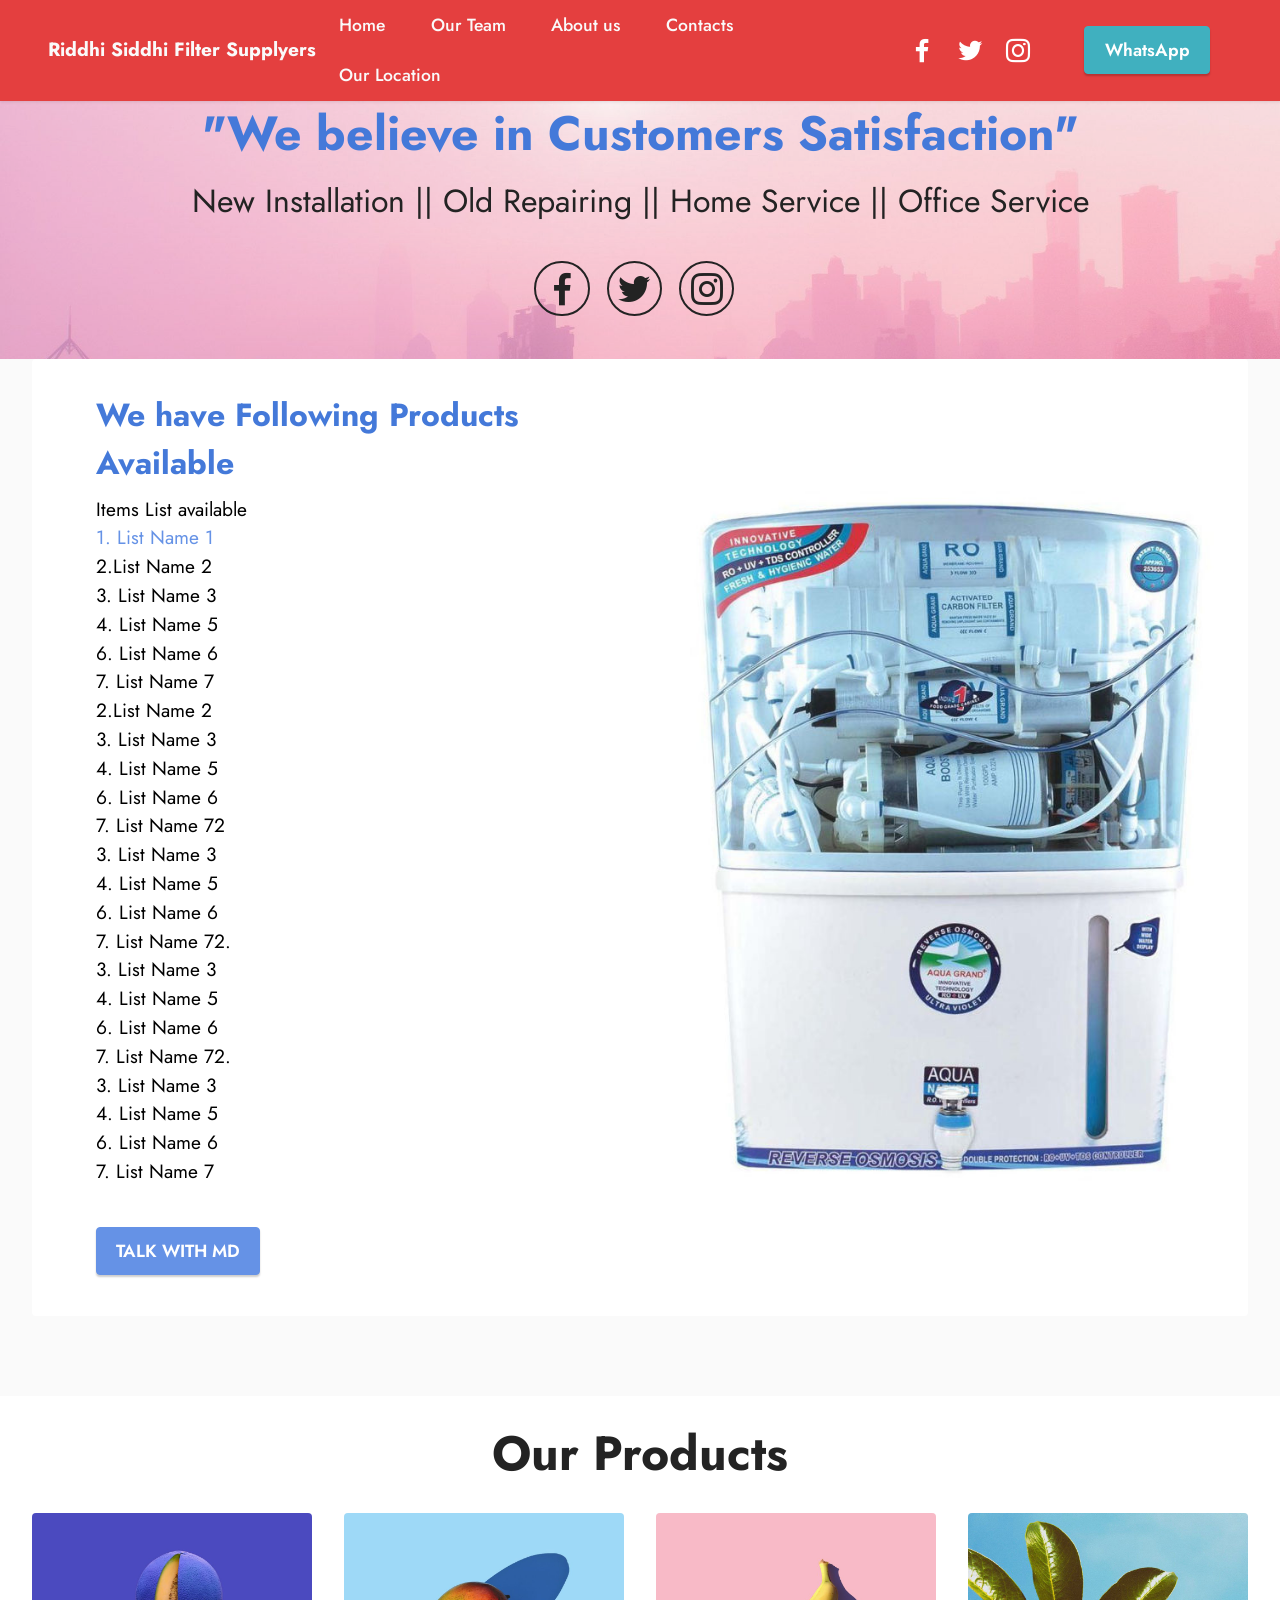
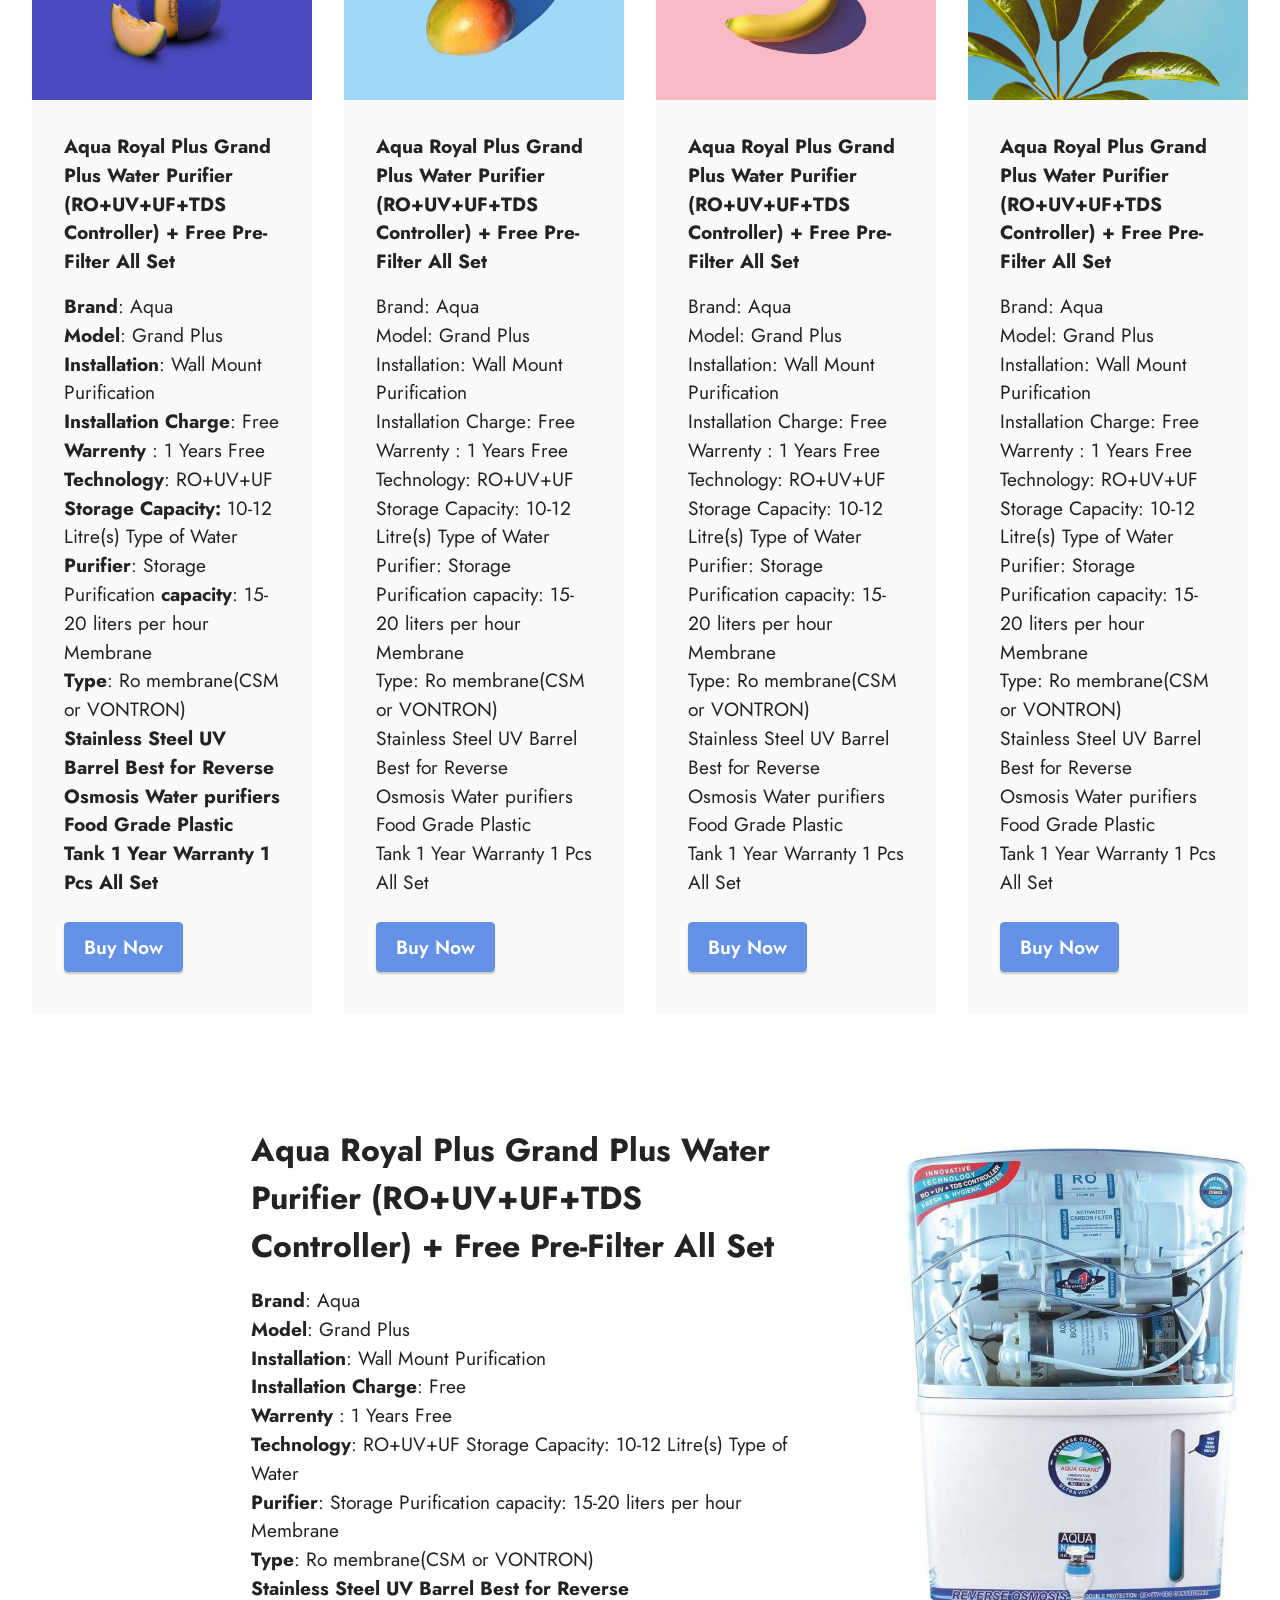
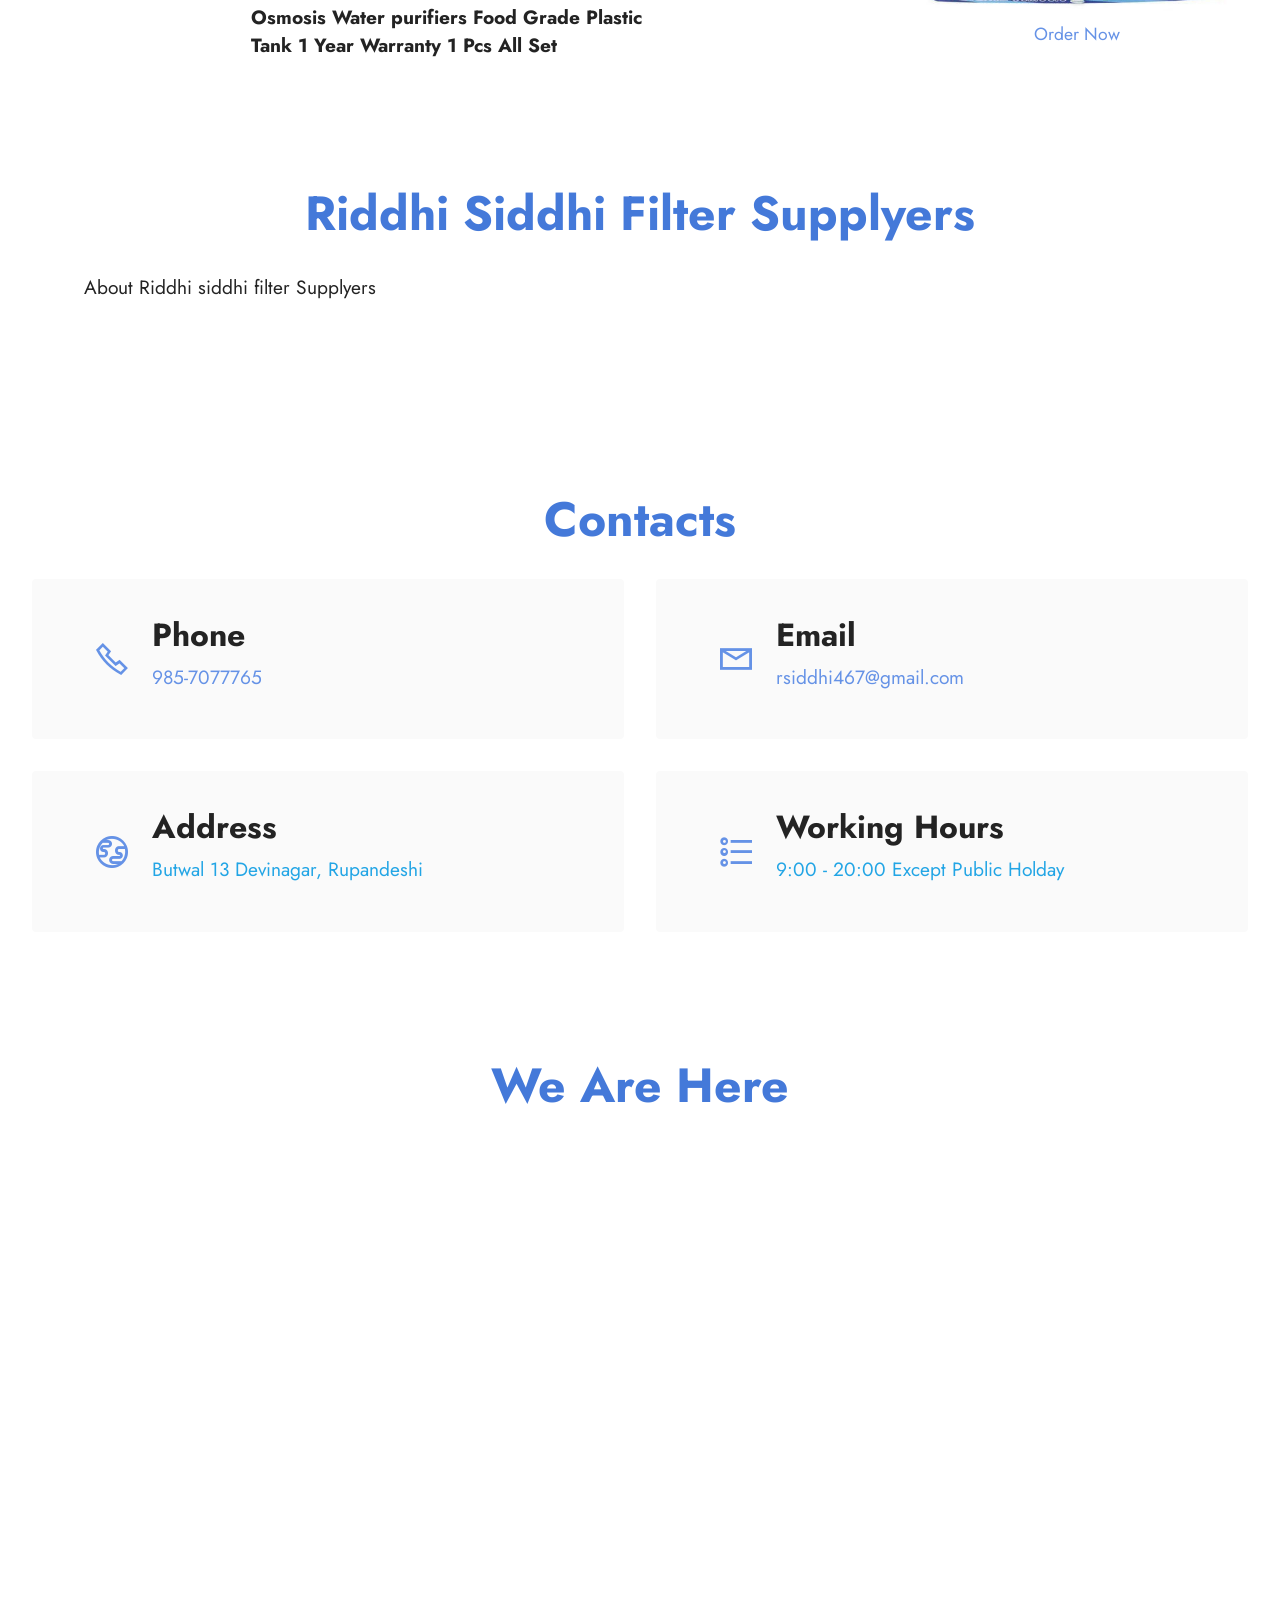
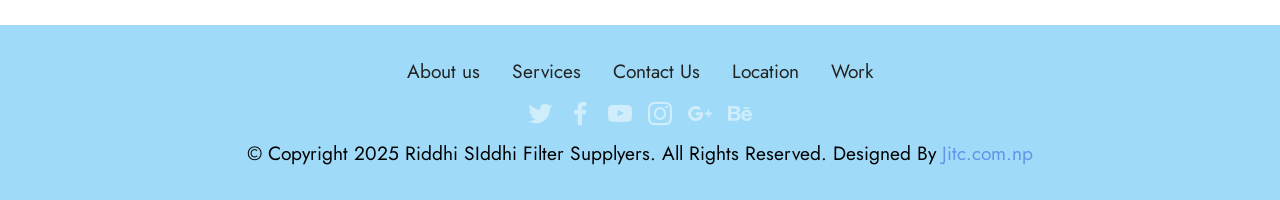
==== index.html @ dea18624 "initi" ====
<!DOCTYPE html>
<html  >
<head>
  <!-- Site made with Mobirise Website Builder v5.0.29, https://mobirise.com -->
  <meta charset="UTF-8">
  <meta http-equiv="X-UA-Compatible" content="IE=edge">
  <meta name="generator" content="Mobirise v5.0.29, mobirise.com">
  <meta name="twitter:card" content="summary_large_image"/>
  <meta name="twitter:image:src" content="assets/images/index-meta.jpg">
  <meta property="og:image" content="assets/images/index-meta.jpg">
  <meta name="twitter:title" content="Riddhi Siddhi Filter Supplyers">
  <meta name="viewport" content="width=device-width, initial-scale=1, minimum-scale=1">
  <link rel="shortcut icon" href="assets/images/anytime-logo-440x440.png" type="image/x-icon">
  <meta name="description" content="Riddhi Siddhi Filter Supplyers is a Filter Supplyer in Butwal, Rupandehi.">
  
  
  <title>Riddhi Siddhi Filter Supplyers</title>
  <link rel="stylesheet" href="assets/web/assets/mobirise-icons2/mobirise2.css">
  <link rel="stylesheet" href="assets/tether/tether.min.css">
  <link rel="stylesheet" href="assets/bootstrap/css/bootstrap.min.css">
  <link rel="stylesheet" href="assets/bootstrap/css/bootstrap-grid.min.css">
  <link rel="stylesheet" href="assets/bootstrap/css/bootstrap-reboot.min.css">
  <link rel="stylesheet" href="assets/dropdown/css/style.css">
  <link rel="stylesheet" href="assets/socicon/css/styles.css">
  <link rel="stylesheet" href="assets/theme/css/style.css">
  <link rel="preload" as="style" href="assets/mobirise/css/mbr-additional.css"><link rel="stylesheet" href="assets/mobirise/css/mbr-additional.css" type="text/css">
  
  
  
  
</head>
<body>
  
  <section class="menu menu2 cid-uyBwUB0J76" once="menu" id="menu2-0">
    
    <nav class="navbar navbar-dropdown navbar-fixed-top navbar-expand-lg">
        <div class="container-fluid">
            <div class="navbar-brand">
                
                <span class="navbar-caption-wrap"><a class="navbar-caption text-white display-7" href="index.html">Riddhi Siddhi Filter Supplyers</a></span>
            </div>
            <button class="navbar-toggler" type="button" data-toggle="collapse" data-target="#navbarSupportedContent" aria-controls="navbarNavAltMarkup" aria-expanded="false" aria-label="Toggle navigation">
                <div class="hamburger">
                    <span></span>
                    <span></span>
                    <span></span>
                    <span></span>
                </div>
            </button>
            <div class="collapse navbar-collapse" id="navbarSupportedContent">
                <ul class="navbar-nav nav-dropdown" data-app-modern-menu="true"><li class="nav-item"><a class="nav-link link text-white display-4" href="#">
                            Home</a></li><li class="nav-item"><a class="nav-link link text-white display-4" href="index.html#team1-8">Our Team</a></li><li class="nav-item"><a class="nav-link link text-white display-4" href="index.html#content4-d">
                            About us</a></li><li class="nav-item"><a class="nav-link link text-white display-4" href="index.html#contacts2-c">Contacts</a>
                    </li><li class="nav-item"><a class="nav-link link text-white display-4" href="index.html#map1-2">Our Location</a></li></ul>
                <div class="icons-menu">
                    <a class="iconfont-wrapper" href="https://mobiri.se" target="_blank">
                        <span class="p-2 mbr-iconfont socicon-facebook socicon"></span>
                    </a>
                    <a class="iconfont-wrapper" href="https://mobiri.se" target="_blank">
                        <span class="p-2 mbr-iconfont socicon-twitter socicon"></span>
                    </a>
                    <a class="iconfont-wrapper" href="https://mobiri.se" target="_blank">
                        <span class="p-2 mbr-iconfont socicon-instagram socicon"></span>
                    </a>
                    
                </div>
                <div class="navbar-buttons mbr-section-btn"><a class="btn btn-success display-4" href="https://wa.me/9857077765">
                        WhatsApp</a></div>
            </div>
        </div>
    </nav>
</section>

<section class="engine"><a href="https://mobirise.info/p">site templates free download</a></section><section class="header13 cid-uyBBu2KTAj" id="header13-9">

    

    <div class="mbr-overlay" style="opacity: 0.2; background-color: rgb(255, 255, 255);"></div>

    <div class="align-center container-fluid">
        <div class="row justify-content-center">
            <div class="col-12 col-lg-10">
                <h1 class="mbr-section-title mbr-fonts-style mb-3 display-2"><strong>"We believe in Customers Satisfaction"</strong></h1>
                
                <p class="mbr-text mbr-fonts-style mb-3 display-5">New Installation || Old Repairing || Home Service || Office Service</p>
                
                <div class="social-row display-7 mt-5">
                    <div class="soc-item">
                        <a href="https://www.facebook.com/RiddhiSiddhiFilter/" target="_blank">
                            <span class="mbr-iconfont socicon-facebook socicon"></span>
                        </a>
                    </div>
                    <div class="soc-item">
                        <a href="https://twitter.com/anytimeprinting" target="_blank">
                            <span class="mbr-iconfont socicon-twitter socicon"></span>
                        </a>
                    </div>
                    <div class="soc-item">
                        <a href="https://www.instagram.com/RiddhiSiddhiFilter/" target="_blank">
                            <span class="mbr-iconfont socicon-instagram socicon"></span>
                        </a>
                    </div>
                    
                    
                </div>
            </div>
        </div>
    </div>
</section>

<section class="features6 cid-uyBBxjk8np" id="features7-a">
    <!---->
    

    
    <div class="container-fluid">
        <div class="card-wrapper">
            <div class="row align-items-center flex-row-reverse">
                <div class="col-12 col-lg-6">
                    <div class="image-wrapper">
                        <img src="assets/images/aqua-grand-plus-15-lph-sdl002494278-1-87f65-696x815.jpg" alt="Products Lists">
                    </div>
                </div>
                <div class="col-12 col-lg">
                    <div class="text-box">
                        <h5 class="mbr-title mbr-fonts-style display-5"><strong>We have Following Products Available</strong></h5>
                        <p class="mbr-text mbr-fonts-style display-7">Items List available&nbsp;<br><a href="index.html#image2-11" class="text-primary">1. List Name 1</a><br>2.List Name 2<br>3.&nbsp;List Name 3<br>4.&nbsp;List Name 5<br>6. List Name 6<br>7. List Name 7<br>2.List Name 2
<br>3. List Name 3
<br>4. List Name 5
<br>6. List Name 6
<br>7. List Name 72<br>3. List Name 3
<br>4. List Name 5
<br>6. List Name 6
<br>7. List Name 72.<br>3. List Name 3
<br>4. List Name 5
<br>6. List Name 6
<br>7. List Name 72.<br>3. List Name 3
<br>4. List Name 5
<br>6. List Name 6
<br>7. List Name 7<br></p>
                        
                        <div class="mbr-section-btn pt-3"><a href="tel:985-7077765" class="btn btn-primary display-4">TALK WITH MD</a></div>
                    </div>
                </div>
            </div>
        </div>
    </div>
</section>

<section class="gallery3 cid-uz04Y1eRRR" id="gallery3-13">
    
    
    <div class="container-fluid">
        <div class="mbr-section-head">
            <h4 class="mbr-section-title mbr-fonts-style align-center mb-0 display-2">
                <strong>Our Products</strong></h4>
            
        </div>
        <div class="row mt-4">
            <div class="item features-image сol-12 col-md-6 col-lg-3">
                <div class="item-wrapper">
                    <div class="item-img">
                        <img src="assets/images/features1.jpg">
                    </div>
                    <div class="item-content">
                        <h5 class="item-title mbr-fonts-style display-7"><strong>Aqua Royal Plus Grand Plus Water Purifier (RO+UV+UF+TDS Controller) + Free Pre-Filter All Set</strong></h5>
                        
                        <p class="mbr-text mbr-fonts-style mt-3 display-7"><strong>Brand</strong>: Aqua 
<br><strong>Model</strong>: Grand Plus 
<br><strong>Installation</strong>: Wall Mount Purification 
<br><strong>Installation Charge</strong>: Free
<br><strong>Warrenty</strong> : 1 Years Free
<br><strong>Technology</strong>: RO+UV+UF <strong>Storage Capacity:</strong> 10-12 Litre(s) Type of Water 
<br><strong>Purifier</strong>: Storage Purification <strong>capacity</strong>: 15-20 liters per hour Membrane 
<br><strong>Type</strong>: Ro membrane(CSM or VONTRON) 
<br><strong>Stainless Steel UV Barrel Best for Reverse 
<br>Osmosis Water purifiers Food Grade Plastic 
<br>Tank 1 Year Warranty 1 Pcs All Set&nbsp;</strong><br></p>
                    </div>
                    <div class="mbr-section-btn item-footer mt-2"><a href="" class="btn btn-primary item-btn display-7" target="_blank">Buy Now</a></div>
                </div>
            </div>
            <div class="item features-image сol-12 col-md-6 col-lg-3">
                <div class="item-wrapper">
                    <div class="item-img">
                        <img src="assets/images/features2.jpg">
                    </div>
                    <div class="item-content">
                        <h5 class="item-title mbr-fonts-style display-7"><strong>Aqua Royal Plus Grand Plus Water Purifier (RO+UV+UF+TDS Controller) + Free Pre-Filter All Set</strong></h5>
                        
                        <p class="mbr-text mbr-fonts-style mt-3 display-7">Brand: Aqua 
<br>Model: Grand Plus 
<br>Installation: Wall Mount Purification 
<br>Installation Charge: Free 
<br>Warrenty : 1 Years Free 
<br>Technology: RO+UV+UF Storage Capacity: 10-12 Litre(s) Type of Water 
<br>Purifier: Storage Purification capacity: 15-20 liters per hour Membrane 
<br>Type: Ro membrane(CSM or VONTRON) 
<br>Stainless Steel UV Barrel Best for Reverse 
<br>Osmosis Water purifiers Food Grade Plastic 
<br>Tank 1 Year Warranty 1 Pcs All Set&nbsp;<br></p>
                    </div>
                    <div class="mbr-section-btn item-footer mt-2"><a href="" class="btn btn-primary item-btn display-7" target="_blank">Buy Now</a></div>
                </div>
            </div>
            <div class="item features-image сol-12 col-md-6 col-lg-3">
                <div class="item-wrapper">
                    <div class="item-img">
                        <img src="assets/images/features3.jpg">
                    </div>
                    <div class="item-content">
                        <h5 class="item-title mbr-fonts-style display-7"><strong>Aqua Royal Plus Grand Plus Water Purifier (RO+UV+UF+TDS Controller) + Free Pre-Filter All Set</strong></h5>
                        
                        <p class="mbr-text mbr-fonts-style mt-3 display-7">Brand: Aqua 
<br>Model: Grand Plus 
<br>Installation: Wall Mount Purification 
<br>Installation Charge: Free
<br>Warrenty : 1 Years Free
<br>Technology: RO+UV+UF Storage Capacity: 10-12 Litre(s) Type of Water 
<br>Purifier: Storage Purification capacity: 15-20 liters per hour Membrane 
<br>Type: Ro membrane(CSM or VONTRON) 
<br>Stainless Steel UV Barrel Best for Reverse 
<br>Osmosis Water purifiers Food Grade Plastic 
<br>Tank 1 Year Warranty 1 Pcs All Set&nbsp;<br></p>
                    </div>
                    <div class="mbr-section-btn item-footer mt-2"><a href="" class="btn btn-primary item-btn display-7" target="_blank">Buy Now</a></div>
                </div>
            </div>
            <div class="item features-image сol-12 col-md-6 col-lg-3">
                <div class="item-wrapper">
                    <div class="item-img">
                        <img src="assets/images/features4.jpg" alt="" title="">
                    </div>
                    <div class="item-content">
                        <h5 class="item-title mbr-fonts-style display-7"><strong>Aqua Royal Plus Grand Plus Water Purifier (RO+UV+UF+TDS Controller) + Free Pre-Filter All Set</strong></h5>
                        
                        <p class="mbr-text mbr-fonts-style mt-3 display-7">Brand: Aqua 
<br>Model: Grand Plus 
<br>Installation: Wall Mount Purification 
<br>Installation Charge: Free
<br>Warrenty : 1 Years Free
<br>Technology: RO+UV+UF Storage Capacity: 10-12 Litre(s) Type of Water 
<br>Purifier: Storage Purification capacity: 15-20 liters per hour Membrane 
<br>Type: Ro membrane(CSM or VONTRON) 
<br>Stainless Steel UV Barrel Best for Reverse 
<br>Osmosis Water purifiers Food Grade Plastic 
<br>Tank 1 Year Warranty 1 Pcs All Set&nbsp;<br></p>
                    </div>
                    <div class="mbr-section-btn item-footer mt-2"><a href="" class="btn btn-primary item-btn display-7" target="_blank">Buy Now</a></div>
                </div>
            </div>
        </div>
    </div>
</section>

<section class="image2 cid-uyZZfPqDn8" id="image2-11">
    

    

    <div>
        <div class="row align-items-center">
            <div class="col-12 col-lg-4">
                <div class="image-wrapper">
                    <img src="assets/images/aqua-grand-plus-15-lph-sdl002494278-1-87f65-696x815.jpg" alt="Aqua Royal Plus Grand Plus Water Purifier (RO+UV+UF+TDS Controller) + Free Pre-Filter All Set">
                    <p class="mbr-description mbr-fonts-style mt-2 align-center display-4">
                        <a href="https://wa.me/9857077765" class="text-primary">Order Now</a></p>
                </div>
            </div>
            <div class="col-12 col-lg-6">
                <div class="text-wrapper">
                    <h3 class="mbr-section-title mbr-fonts-style mb-3 display-5"><strong>Aqua Royal Plus Grand Plus Water Purifier (RO+UV+UF+TDS Controller) + Free Pre-Filter All Set</strong></h3>
                    <p class="mbr-text mbr-fonts-style display-7"><strong>Brand</strong>: Aqua
<br><strong>Model</strong>: Grand Plus
<br><strong>Installation</strong>: Wall Mount Purification
<br><strong>Installation Charge</strong>: Free<br><strong>Warrenty</strong> : 1 Years Free<br><strong>Technology</strong>: RO+UV+UF Storage Capacity: 10-12 Litre(s) Type of Water
<br><strong>Purifier</strong>: Storage Purification capacity: 15-20 liters per hour Membrane
<br><strong>Type</strong>: Ro membrane(CSM or VONTRON)
<br><strong>Stainless Steel UV Barrel Best for Reverse
<br>Osmosis Water purifiers Food Grade Plastic
<br>Tank 1 Year Warranty 1 Pcs All Set&nbsp;</strong><br></p>
                </div>
            </div>
        </div>
    </div>
</section>

<section class="content4 cid-uyBG6HsrLM" id="content4-d">
    
    <div class="container-fluid">
        <div class="row justify-content-center">
            <div class="title col-md-12 col-lg-11">
                <h3 class="mbr-section-title mbr-fonts-style align-center mb-4 display-2"><strong>Riddhi Siddhi Filter Supplyers</strong></h3>
                <h4 class="mbr-section-subtitle align-center mbr-fonts-style mb-4 display-7">About Riddhi siddhi filter Supplyers</h4>
                
            </div>
        </div>
    </div>
</section>

<section class="contacts2 cid-uyBDVhN54o" id="contacts2-c">
    <!---->
    
    
    <div class="container-fluid">
        <div class="mbr-section-head">
            <h3 class="mbr-section-title mbr-fonts-style align-center mb-0 display-2">
                <strong>Contacts</strong>
            </h3>
            
        </div>
        <div class="row justify-content-center mt-4">
            <div class="card col-12 col-md-6">
                <div class="card-wrapper">
                    <div class="image-wrapper">
                        <span class="mbr-iconfont mobi-mbri-phone mobi-mbri"></span>
                    </div>
                    <div class="text-wrapper">
                        <h6 class="card-title mbr-fonts-style mb-1 display-5">
                            <strong>Phone</strong>
                        </h6>
                        <p class="mbr-text mbr-fonts-style display-7"><a href="tel:985-7077765" class="text-primary">985-7077765
&nbsp;&nbsp;</a></p>
                    </div>
                </div>
            </div>
            <div class="card col-12 col-md-6">
                <div class="card-wrapper">
                    <div class="image-wrapper">
                        <span class="mbr-iconfont mobi-mbri-letter mobi-mbri"></span>
                    </div>
                    <div class="text-wrapper">
                        <h6 class="card-title mbr-fonts-style mb-1 display-5">
                            <strong>Email</strong>
                        </h6>
                        <p class="mbr-text mbr-fonts-style display-7"><a href="mailto:rsiddhi467@gmail.com" class="text-primary">rsiddhi467@gmail.com&nbsp;</a><br></p>
                    </div>
                </div>
            </div>
            <div class="card col-12 col-md-6">
                <div class="card-wrapper">
                    <div class="image-wrapper">
                        <span class="mbr-iconfont mobi-mbri-globe mobi-mbri"></span>
                    </div>
                    <div class="text-wrapper">
                        <h6 class="card-title mbr-fonts-style mb-1 display-5">
                            <strong>Address</strong>
                        </h6>
                        <p class="mbr-text mbr-fonts-style display-7">Butwal 13 Devinagar, Rupandeshi</p>
                    </div>
                </div>
            </div>
            <div class="card col-12 col-md-6">
                <div class="card-wrapper">
                    <div class="image-wrapper">
                        <span class="mbr-iconfont mobi-mbri-bulleted-list mobi-mbri"></span>
                    </div>
                    <div class="text-wrapper">
                        <h6 class="card-title mbr-fonts-style mb-1 display-5">
                            <strong>Working Hours</strong>
                        </h6>
                        <p class="mbr-text mbr-fonts-style display-7">
                            9:00 - 20:00 Except Public Holday</p>
                    </div>
                </div>
            </div>
        </div>
    </div>
</section>

<section class="map1 cid-uyBx7wb90w" id="map1-2">
    
    <div>
        <div class="mbr-section-head mb-4">
            <h3 class="mbr-section-title mbr-fonts-style align-center mb-0 display-2">
                <strong>We Are Here</strong></h3>
            
        </div>
        <div class="google-map"><iframe frameborder="0" style="border:0" src="https://www.google.com/maps/embed?pb=!1m18!1m12!1m3!1d3238.680954642001!2d83.45820860000002!3d27.683103200000012!2m3!1f0!2f0!3f0!3m2!1i1024!2i768!4f13.1!3m3!1m2!1s0x399687ce29050655%3A0xc228b2a389c3c9c1!2sRiddhi%20Siddhi%20Filter%20Suppliers%20(Butwal%20Ro%20Water%20Purifier)!5e1!3m2!1sen!2snp!4v1736069969661!5m2!1sen!2snp" allowfullscreen=""></iframe></div>
    </div>
</section>

<section class="footer3 cid-uyBxdIgLuF" once="footers" id="footer3-3">

    

    

    <div class="container-fluid">
        <div class="media-container-row align-center mbr-white">
            <div class="row row-links">
                <ul class="foot-menu">
                    
                    
                    
                    
                    
                <li class="foot-menu-item mbr-fonts-style display-7">
                        <a class="text-black" href="#" target="_blank">About us</a>
                    </li><li class="foot-menu-item mbr-fonts-style display-7">
                        <a class="text-black" href="#" target="_blank">Services</a>
                    </li><li class="foot-menu-item mbr-fonts-style display-7">
                        <a class="text-black" href="index.html#contacts2-c" target="_blank">Contact Us</a>
                    </li><li class="foot-menu-item mbr-fonts-style display-7"><a href="https://maps.app.goo.gl/YuZnd5kgGvTCNWUu9" class="text-black">Location</a></li><li class="foot-menu-item mbr-fonts-style display-7">
                        <a class="text-black" href="#" target="_blank">Work</a>
                    </li></ul>
            </div>
            <div class="row social-row">
                <div class="social-list align-right pb-2">
                    
                    
                    
                    
                    
                    
                <div class="soc-item">
                        <a href="https://x.com/anytimeprinting" target="_blank">
                            <span class="mbr-iconfont mbr-iconfont-social socicon-twitter socicon"></span>
                        </a>
                    </div><div class="soc-item">
                        <a href="https://www.facebook.com/RiddhiSiddhiFilter/" target="_blank">
                            <span class="mbr-iconfont mbr-iconfont-social socicon-facebook socicon"></span>
                        </a>
                    </div><div class="soc-item">
                        <a href="https://www.youtube.com/RiddhiSiddhiFilter/" target="_blank">
                            <span class="mbr-iconfont mbr-iconfont-social socicon-youtube socicon"></span>
                        </a>
                    </div><div class="soc-item">
                        <a href="https://instagram.com/anytimeprinting" target="_blank">
                            <span class="mbr-iconfont mbr-iconfont-social socicon-instagram socicon"></span>
                        </a>
                    </div><div class="soc-item">
                        <a href="#" target="_blank">
                            <span class="mbr-iconfont mbr-iconfont-social socicon-googleplus socicon" style="font-size: 24px;"></span>
                        </a>
                    </div><div class="soc-item">
                        <a href="#" target="_blank">
                            <span class="mbr-iconfont mbr-iconfont-social socicon-behance socicon"></span>
                        </a>
                    </div></div>
            </div>
            <div class="row row-copirayt">
                <p class="mbr-text mb-0 mbr-fonts-style mbr-white align-center display-7">
                    © Copyright 2025 Riddhi SIddhi Filter Supplyers. All Rights Reserved. Designed By <a href="https://jitc.com.np/" class="text-primary" target="_blank">Jitc.com.np</a></p>
            </div>
        </div>
    </div>
</section>


  <script src="assets/web/assets/jquery/jquery.min.js"></script>
  <script src="assets/popper/popper.min.js"></script>
  <script src="assets/tether/tether.min.js"></script>
  <script src="assets/bootstrap/js/bootstrap.min.js"></script>
  <script src="assets/smoothscroll/smooth-scroll.js"></script>
  <script src="assets/dropdown/js/nav-dropdown.js"></script>
  <script src="assets/dropdown/js/navbar-dropdown.js"></script>
  <script src="assets/touchswipe/jquery.touch-swipe.min.js"></script>
  <script src="assets/ytplayer/jquery.mb.ytplayer.min.js"></script>
  <script src="assets/vimeoplayer/jquery.mb.vimeo_player.js"></script>
  <script src="assets/theme/js/script.js"></script>
  
  
  
</body>
</html>
---- assets/web/assets/mobirise-icons2/mobirise2.css ----
@font-face {
  font-family: 'Moririse2';
  font-display: swap;
  src:  url('mobirise2.eot?f2bix4');
  src:  url('mobirise2.eot?f2bix4#iefix') format('embedded-opentype'),
    url('mobirise2.ttf?f2bix4') format('truetype'),
    url('mobirise2.woff?f2bix4') format('woff'),
    url('mobirise2.svg?f2bix4#mobirise2') format('svg');
  font-weight: normal;
  font-style: normal;
}

[class^="mobi-"], [class*=" mobi-"] {
  /* use !important to prevent issues with browser extensions that change fonts */
  font-family: 'Moririse2' !important;
  speak: none;
  font-style: normal;
  font-weight: normal;
  font-variant: normal;
  text-transform: none;
  line-height: 1;

  /* Better Font Rendering =========== */
  -webkit-font-smoothing: antialiased;
  -moz-osx-font-smoothing: grayscale;
}

.mobi-mbri-add-submenu:before {
  content: "\e900";
}
.mobi-mbri-alert:before {
  content: "\e901";
}
.mobi-mbri-align-center:before {
  content: "\e902";
}
.mobi-mbri-align-justify:before {
  content: "\e903";
}
.mobi-mbri-align-left:before {
  content: "\e904";
}
.mobi-mbri-align-right:before {
  content: "\e905";
}
.mobi-mbri-android:before {
  content: "\e906";
}
.mobi-mbri-apple:before {
  content: "\e907";
}
.mobi-mbri-arrow-down:before {
  content: "\e908";
}
.mobi-mbri-arrow-next:before {
  content: "\e909";
}
.mobi-mbri-arrow-prev:before {
  content: "\e90a";
}
.mobi-mbri-arrow-up:before {
  content: "\e90b";
}
.mobi-mbri-bold:before {
  content: "\e90c";
}
.mobi-mbri-bookmark:before {
  content: "\e90d";
}
.mobi-mbri-bootstrap:before {
  content: "\e90e";
}
.mobi-mbri-briefcase:before {
  content: "\e90f";
}
.mobi-mbri-browse:before {
  content: "\e910";
}
.mobi-mbri-bulleted-list:before {
  content: "\e911";
}
.mobi-mbri-calendar:before {
  content: "\e912";
}
.mobi-mbri-camera:before {
  content: "\e913";
}
.mobi-mbri-cart-add:before {
  content: "\e914";
}
.mobi-mbri-cart-full:before {
  content: "\e915";
}
.mobi-mbri-cash:before {
  content: "\e916";
}
.mobi-mbri-change-style:before {
  content: "\e917";
}
.mobi-mbri-chat:before {
  content: "\e918";
}
.mobi-mbri-clock:before {
  content: "\e919";
}
.mobi-mbri-close:before {
  content: "\e91a";
}
.mobi-mbri-cloud:before {
  content: "\e91b";
}
.mobi-mbri-code:before {
  content: "\e91c";
}
.mobi-mbri-contact-form:before {
  content: "\e91d";
}
.mobi-mbri-credit-card:before {
  content: "\e91e";
}
.mobi-mbri-cursor-click:before {
  content: "\e91f";
}
.mobi-mbri-cust-feedback:before {
  content: "\e920";
}
.mobi-mbri-database:before {
  content: "\e921";
}
.mobi-mbri-delivery:before {
  content: "\e922";
}
.mobi-mbri-desktop:before {
  content: "\e923";
}
.mobi-mbri-devices:before {
  content: "\e924";
}
.mobi-mbri-down:before {
  content: "\e925";
}
.mobi-mbri-download-2:before {
  content: "\e926";
}
.mobi-mbri-download:before {
  content: "\e927";
}
.mobi-mbri-drag-n-drop-2:before {
  content: "\e928";
}
.mobi-mbri-drag-n-drop:before {
  content: "\e929";
}
.mobi-mbri-edit-2:before {
  content: "\e92a";
}
.mobi-mbri-edit:before {
  content: "\e92b";
}
.mobi-mbri-error:before {
  content: "\e92c";
}
.mobi-mbri-extension:before {
  content: "\e92d";
}
.mobi-mbri-features:before {
  content: "\e92e";
}
.mobi-mbri-file:before {
  content: "\e92f";
}
.mobi-mbri-flag:before {
  content: "\e930";
}
.mobi-mbri-folder:before {
  content: "\e931";
}
.mobi-mbri-gift:before {
  content: "\e932";
}
.mobi-mbri-github:before {
  content: "\e933";
}
.mobi-mbri-globe-2:before {
  content: "\e934";
}
.mobi-mbri-globe:before {
  content: "\e935";
}
.mobi-mbri-growing-chart:before {
  content: "\e936";
}
.mobi-mbri-hearth:before {
  content: "\e937";
}
.mobi-mbri-help:before {
  content: "\e938";
}
.mobi-mbri-home:before {
  content: "\e939";
}
.mobi-mbri-hot-cup:before {
  content: "\e93a";
}
.mobi-mbri-idea:before {
  content: "\e93b";
}
.mobi-mbri-image-gallery:before {
  content: "\e93c";
}
.mobi-mbri-image-slider:before {
  content: "\e93d";
}
.mobi-mbri-info:before {
  content: "\e93e";
}
.mobi-mbri-italic:before {
  content: "\e93f";
}
.mobi-mbri-key:before {
  content: "\e940";
}
.mobi-mbri-laptop:before {
  content: "\e941";
}
.mobi-mbri-layers:before {
  content: "\e942";
}
.mobi-mbri-left-right:before {
  content: "\e943";
}
.mobi-mbri-left:before {
  content: "\e944";
}
.mobi-mbri-letter:before {
  content: "\e945";
}
.mobi-mbri-like:before {
  content: "\e946";
}
.mobi-mbri-link:before {
  content: "\e947";
}
.mobi-mbri-lock:before {
  content: "\e948";
}
.mobi-mbri-login:before {
  content: "\e949";
}
.mobi-mbri-logout:before {
  content: "\e94a";
}
.mobi-mbri-magic-stick:before {
  content: "\e94b";
}
.mobi-mbri-map-pin:before {
  content: "\e94c";
}
.mobi-mbri-menu:before {
  content: "\e94d";
}
.mobi-mbri-mobile-2:before {
  content: "\e94e";
}
.mobi-mbri-mobile-horizontal:before {
  content: "\e94f";
}
.mobi-mbri-mobile:before {
  content: "\e950";
}
.mobi-mbri-mobirise:before {
  content: "\e951";
}
.mobi-mbri-more-horizontal:before {
  content: "\e952";
}
.mobi-mbri-more-vertical:before {
  content: "\e953";
}
.mobi-mbri-music:before {
  content: "\e954";
}
.mobi-mbri-new-file:before {
  content: "\e955";
}
.mobi-mbri-numbered-list:before {
  content: "\e956";
}
.mobi-mbri-opened-folder:before {
  content: "\e957";
}
.mobi-mbri-pages:before {
  content: "\e958";
}
.mobi-mbri-paper-plane:before {
  content: "\e959";
}
.mobi-mbri-paperclip:before {
  content: "\e95a";
}
.mobi-mbri-phone:before {
  content: "\e95b";
}
.mobi-mbri-photo:before {
  content: "\e95c";
}
.mobi-mbri-photos:before {
  content: "\e95d";
}
.mobi-mbri-pin:before {
  content: "\e95e";
}
.mobi-mbri-play:before {
  content: "\e95f";
}
.mobi-mbri-plus:before {
  content: "\e960";
}
.mobi-mbri-preview:before {
  content: "\e961";
}
.mobi-mbri-print:before {
  content: "\e962";
}
.mobi-mbri-protect:before {
  content: "\e963";
}
.mobi-mbri-question:before {
  content: "\e964";
}
.mobi-mbri-quote-left:before {
  content: "\e965";
}
.mobi-mbri-quote-right:before {
  content: "\e966";
}
.mobi-mbri-redo:before {
  content: "\e967";
}
.mobi-mbri-refresh:before {
  content: "\e968";
}
.mobi-mbri-responsive-2:before {
  content: "\e969";
}
.mobi-mbri-responsive:before {
  content: "\e96a";
}
.mobi-mbri-right:before {
  content: "\e96b";
}
.mobi-mbri-rocket:before {
  content: "\e96c";
}
.mobi-mbri-sad-face:before {
  content: "\e96d";
}
.mobi-mbri-sale:before {
  content: "\e96e";
}
.mobi-mbri-save:before {
  content: "\e96f";
}
.mobi-mbri-search:before {
  content: "\e970";
}
.mobi-mbri-setting-2:before {
  content: "\e971";
}
.mobi-mbri-setting-3:before {
  content: "\e972";
}
.mobi-mbri-setting:before {
  content: "\e973";
}
.mobi-mbri-share:before {
  content: "\e974";
}
.mobi-mbri-shopping-bag:before {
  content: "\e975";
}
.mobi-mbri-shopping-basket:before {
  content: "\e976";
}
.mobi-mbri-shopping-cart:before {
  content: "\e977";
}
.mobi-mbri-sites:before {
  content: "\e978";
}
.mobi-mbri-smile-face:before {
  content: "\e979";
}
.mobi-mbri-speed:before {
  content: "\e97a";
}
.mobi-mbri-star:before {
  content: "\e97b";
}
.mobi-mbri-success:before {
  content: "\e97c";
}
.mobi-mbri-sun:before {
  content: "\e97d";
}
.mobi-mbri-sun2:before {
  content: "\e97e";
}
.mobi-mbri-tablet-vertical:before {
  content: "\e97f";
}
.mobi-mbri-tablet:before {
  content: "\e980";
}
.mobi-mbri-target:before {
  content: "\e981";
}
.mobi-mbri-timer:before {
  content: "\e982";
}
.mobi-mbri-to-ftp:before {
  content: "\e983";
}
.mobi-mbri-to-local-drive:before {
  content: "\e984";
}
.mobi-mbri-touch-swipe:before {
  content: "\e985";
}
.mobi-mbri-touch:before {
  content: "\e986";
}
.mobi-mbri-trash:before {
  content: "\e987";
}
.mobi-mbri-underline:before {
  content: "\e988";
}
.mobi-mbri-undo:before {
  content: "\e989";
}
.mobi-mbri-unlink:before {
  content: "\e98a";
}
.mobi-mbri-unlock:before {
  content: "\e98b";
}
.mobi-mbri-up-down:before {
  content: "\e98c";
}
.mobi-mbri-up:before {
  content: "\e98d";
}
.mobi-mbri-update:before {
  content: "\e98e";
}
.mobi-mbri-upload-2:before {
  content: "\e98f";
}
.mobi-mbri-upload:before {
  content: "\e990";
}
.mobi-mbri-user-2:before {
  content: "\e991";
}
.mobi-mbri-user:before {
  content: "\e992";
}
.mobi-mbri-users:before {
  content: "\e993";
}
.mobi-mbri-video-play:before {
  content: "\e994";
}
.mobi-mbri-video:before {
  content: "\e995";
}
.mobi-mbri-watch:before {
  content: "\e996";
}
.mobi-mbri-website-theme-2:before {
  content: "\e997";
}
.mobi-mbri-website-theme:before {
  content: "\e998";
}
.mobi-mbri-wifi:before {
  content: "\e999";
}
.mobi-mbri-windows:before {
  content: "\e99a";
}
.mobi-mbri-zoom-in:before {
  content: "\e99b";
}
.mobi-mbri-zoom-out:before {
  content: "\e99c";
}
---- assets/dropdown/css/style.css ----
.navbar-dropdown {
  left: 0;
  padding: 0;
  position: absolute;
  right: 0;
  top: 0;
  transition: all 0.45s ease;
  z-index: 1030;
  background: #282828; }
  .navbar-dropdown .navbar-logo {
    margin-right: 0.8rem;
    transition: margin 0.3s ease-in-out;
    vertical-align: middle; }
    .navbar-dropdown .navbar-logo img {
      height: 3.125rem;
      transition: all 0.3s ease-in-out; }
    .navbar-dropdown .navbar-logo.mbr-iconfont {
      font-size: 3.125rem;
      line-height: 3.125rem; }
  .navbar-dropdown .navbar-caption {
    font-weight: 700;
    white-space: normal;
    vertical-align: -4px;
    line-height: 3.125rem !important; }
    .navbar-dropdown .navbar-caption, .navbar-dropdown .navbar-caption:hover {
      color: inherit;
      text-decoration: none; }
  .navbar-dropdown .mbr-iconfont + .navbar-caption {
    vertical-align: -1px; }
  .navbar-dropdown.navbar-fixed-top {
    position: fixed; }
  .navbar-dropdown .navbar-brand span {
    vertical-align: -4px; }
  .navbar-dropdown.bg-color.transparent {
    background: none; }
  .navbar-dropdown.navbar-short .navbar-brand {
    padding: 0.625rem 0; }
    .navbar-dropdown.navbar-short .navbar-brand span {
      vertical-align: -1px; }
  .navbar-dropdown.navbar-short .navbar-caption {
    line-height: 2.375rem !important;
    vertical-align: -2px; }
  .navbar-dropdown.navbar-short .navbar-logo {
    margin-right: 0.5rem; }
    .navbar-dropdown.navbar-short .navbar-logo img {
      height: 2.375rem; }
    .navbar-dropdown.navbar-short .navbar-logo.mbr-iconfont {
      font-size: 2.375rem;
      line-height: 2.375rem; }
  .navbar-dropdown.navbar-short .mbr-table-cell {
    height: 3.625rem; }
  .navbar-dropdown .navbar-close {
    left: 0.6875rem;
    position: fixed;
    top: 0.75rem;
    z-index: 1000; }
  .navbar-dropdown .hamburger-icon {
    content: "";
    display: inline-block;
    vertical-align: middle;
    width: 16px;
    -webkit-box-shadow: 0 -6px 0 1px #282828,0 0 0 1px #282828,0 6px 0 1px #282828;
    -moz-box-shadow: 0 -6px 0 1px #282828,0 0 0 1px #282828,0 6px 0 1px #282828;
    box-shadow: 0 -6px 0 1px #282828,0 0 0 1px #282828,0 6px 0 1px #282828; }

.dropdown-menu .dropdown-toggle[data-toggle="dropdown-submenu"]::after {
  border-bottom: 0.35em solid transparent;
  border-left: 0.35em solid;
  border-right: 0;
  border-top: 0.35em solid transparent;
  margin-left: 0.3rem; }

.dropdown-menu .dropdown-item:focus {
  outline: 0; }

.nav-dropdown {
  font-size: 0.75rem;
  font-weight: 500;
  height: auto !important; }
  .nav-dropdown .nav-btn {
    padding-left: 1rem; }
  .nav-dropdown .link {
    margin: .667em 1.667em;
    font-weight: 500;
    padding: 0;
    transition: color .2s ease-in-out; }
    .nav-dropdown .link.dropdown-toggle {
      margin-right: 2.583em; }
      .nav-dropdown .link.dropdown-toggle::after {
        margin-left: .25rem;
        border-top: 0.35em solid;
        border-right: 0.35em solid transparent;
        border-left: 0.35em solid transparent;
        border-bottom: 0; }
      .nav-dropdown .link.dropdown-toggle[aria-expanded="true"] {
        margin: 0;
        padding: 0.667em 3.263em  0.667em 1.667em; }
  .nav-dropdown .link::after,
  .nav-dropdown .dropdown-item::after {
    color: inherit; }
  .nav-dropdown .btn {
    font-size: 0.75rem;
    font-weight: 700;
    letter-spacing: 0;
    margin-bottom: 0;
    padding-left: 1.25rem;
    padding-right: 1.25rem; }
  .nav-dropdown .dropdown-menu {
    border-radius: 0;
    border: 0;
    left: 0;
    margin: 0;
    padding-bottom: 1.25rem;
    padding-top: 1.25rem;
    position: relative; }
  .nav-dropdown .dropdown-submenu {
    margin-left: 0.125rem;
    top: 0; }
  .nav-dropdown .dropdown-item {
    font-weight: 500;
    line-height: 2;
    padding: 0.3846em 4.615em 0.3846em 1.5385em;
    position: relative;
    transition: color .2s ease-in-out, background-color .2s ease-in-out; }
    .nav-dropdown .dropdown-item::after {
      margin-top: -0.3077em;
      position: absolute;
      right: 1.1538em;
      top: 50%; }
    .nav-dropdown .dropdown-item:focus, .nav-dropdown .dropdown-item:hover {
      background: none; }

@media (max-width: 767px) {
  .nav-dropdown.navbar-toggleable-sm {
    bottom: 0;
    display: none;
    left: 0;
    overflow-x: hidden;
    position: fixed;
    top: 0;
    transform: translateX(-100%);
    -ms-transform: translateX(-100%);
    -webkit-transform: translateX(-100%);
    width: 18.75rem;
    z-index: 999; } }
.nav-dropdown.navbar-toggleable-xl {
  bottom: 0;
  display: none;
  left: 0;
  overflow-x: hidden;
  position: fixed;
  top: 0;
  transform: translateX(-100%);
  -ms-transform: translateX(-100%);
  -webkit-transform: translateX(-100%);
  width: 18.75rem;
  z-index: 999; }

.nav-dropdown-sm {
  display: block !important;
  overflow-x: hidden;
  overflow: auto;
  padding-top: 3.875rem; }
  .nav-dropdown-sm::after {
    content: "";
    display: block;
    height: 3rem;
    width: 100%; }
  .nav-dropdown-sm.collapse.in ~ .navbar-close {
    display: block !important; }
  .nav-dropdown-sm.collapsing, .nav-dropdown-sm.collapse.in {
    transform: translateX(0);
    -ms-transform: translateX(0);
    -webkit-transform: translateX(0);
    transition: all 0.25s ease-out;
    -webkit-transition: all 0.25s ease-out;
    background: #282828; }
  .nav-dropdown-sm.collapsing[aria-expanded="false"] {
    transform: translateX(-100%);
    -ms-transform: translateX(-100%);
    -webkit-transform: translateX(-100%); }
  .nav-dropdown-sm .nav-item {
    display: block;
    margin-left: 0 !important;
    padding-left: 0; }
  .nav-dropdown-sm .link,
  .nav-dropdown-sm .dropdown-item {
    border-top: 1px dotted rgba(255, 255, 255, 0.1);
    font-size: 0.8125rem;
    line-height: 1.6;
    margin: 0 !important;
    padding: 0.875rem 2.4rem 0.875rem 1.5625rem !important;
    position: relative;
    white-space: normal; }
    .nav-dropdown-sm .link:focus, .nav-dropdown-sm .link:hover,
    .nav-dropdown-sm .dropdown-item:focus,
    .nav-dropdown-sm .dropdown-item:hover {
      background: rgba(0, 0, 0, 0.2) !important;
      color: #c0a375; }
  .nav-dropdown-sm .nav-btn {
    position: relative;
    padding: 1.5625rem 1.5625rem 0 1.5625rem; }
    .nav-dropdown-sm .nav-btn::before {
      border-top: 1px dotted rgba(255, 255, 255, 0.1);
      content: "";
      left: 0;
      position: absolute;
      top: 0;
      width: 100%; }
    .nav-dropdown-sm .nav-btn + .nav-btn {
      padding-top: 0.625rem; }
      .nav-dropdown-sm .nav-btn + .nav-btn::before {
        display: none; }
  .nav-dropdown-sm .btn {
    padding: 0.625rem 0; }
  .nav-dropdown-sm .dropdown-toggle[data-toggle="dropdown-submenu"]::after {
    margin-left: .25rem;
    border-top: 0.35em solid;
    border-right: 0.35em solid transparent;
    border-left: 0.35em solid transparent;
    border-bottom: 0; }
  .nav-dropdown-sm .dropdown-toggle[data-toggle="dropdown-submenu"][aria-expanded="true"]::after {
    border-top: 0;
    border-right: 0.35em solid transparent;
    border-left: 0.35em solid transparent;
    border-bottom: 0.35em solid; }
  .nav-dropdown-sm .dropdown-menu {
    margin: 0;
    padding: 0;
    position: relative;
    top: 0;
    left: 0;
    width: 100%;
    border: 0;
    float: none;
    border-radius: 0;
    background: none; }
  .nav-dropdown-sm .dropdown-submenu {
    left: 100%;
    margin-left: 0.125rem;
    margin-top: -1.25rem;
    top: 0; }

.navbar-toggleable-sm .nav-dropdown .dropdown-menu {
  position: absolute; }

.navbar-toggleable-sm .nav-dropdown .dropdown-submenu {
  left: 100%;
  margin-left: 0.125rem;
  margin-top: -1.25rem;
  top: 0; }

.navbar-toggleable-sm.opened .nav-dropdown .dropdown-menu {
  position: relative; }

.navbar-toggleable-sm.opened .nav-dropdown .dropdown-submenu {
  left: 0;
  margin-left: 00rem;
  margin-top: 0rem;
  top: 0; }

.is-builder .nav-dropdown.collapsing {
  transition: none !important; }

/*# sourceMappingURL=style.css.map */
---- assets/socicon/css/styles.css ----
@charset "UTF-8";

@font-face {
  font-family: 'Socicon';
  src:  url('../fonts/socicon.eot');
  src:  url('../fonts/socicon.eot?#iefix') format('embedded-opentype'),
    url('../fonts/socicon.woff2') format('woff2'),
    url('../fonts/socicon.ttf') format('truetype'),
    url('../fonts/socicon.woff') format('woff'),
    url('../fonts/socicon.svg#socicon') format('svg');
  font-weight: normal;
  font-style: normal;
}

[data-icon]:before {
  font-family: "socicon" !important;
  content: attr(data-icon);
  font-style: normal !important;
  font-weight: normal !important;
  font-variant: normal !important;
  text-transform: none !important;
  speak: none;
  line-height: 1;
  -webkit-font-smoothing: antialiased;
  -moz-osx-font-smoothing: grayscale;
}

[class^="socicon-"], [class*=" socicon-"] {
  /* use !important to prevent issues with browser extensions that change fonts */
  font-family: 'Socicon' !important;
  speak: none;
  font-style: normal;
  font-weight: normal;
  font-variant: normal;
  text-transform: none;
  line-height: 1;

  /* Better Font Rendering =========== */
  -webkit-font-smoothing: antialiased;
  -moz-osx-font-smoothing: grayscale;
}

.socicon-eitaa:before {
  content: "\e97c";
}
.socicon-soroush:before {
  content: "\e97d";
}
.socicon-bale:before {
  content: "\e97e";
}
.socicon-zazzle:before {
  content: "\e97b";
}
.socicon-society6:before {
  content: "\e97a";
}
.socicon-redbubble:before {
  content: "\e979";
}
.socicon-avvo:before {
  content: "\e978";
}
.socicon-stitcher:before {
  content: "\e977";
}
.socicon-googlehangouts:before {
  content: "\e974";
}
.socicon-dlive:before {
  content: "\e975";
}
.socicon-vsco:before {
  content: "\e976";
}
.socicon-flipboard:before {
  content: "\e973";
}
.socicon-ubuntu:before {
  content: "\e958";
}
.socicon-artstation:before {
  content: "\e959";
}
.socicon-invision:before {
  content: "\e95a";
}
.socicon-torial:before {
  content: "\e95b";
}
.socicon-collectorz:before {
  content: "\e95c";
}
.socicon-seenthis:before {
  content: "\e95d";
}
.socicon-googleplaymusic:before {
  content: "\e95e";
}
.socicon-debian:before {
  content: "\e95f";
}
.socicon-filmfreeway:before {
  content: "\e960";
}
.socicon-gnome:before {
  content: "\e961";
}
.socicon-itchio:before {
  content: "\e962";
}
.socicon-jamendo:before {
  content: "\e963";
}
.socicon-mix:before {
  content: "\e964";
}
.socicon-sharepoint:before {
  content: "\e965";
}
.socicon-tinder:before {
  content: "\e966";
}
.socicon-windguru:before {
  content: "\e967";
}
.socicon-cdbaby:before {
  content: "\e968";
}
.socicon-elementaryos:before {
  content: "\e969";
}
.socicon-stage32:before {
  content: "\e96a";
}
.socicon-tiktok:before {
  content: "\e96b";
}
.socicon-gitter:before {
  content: "\e96c";
}
.socicon-letterboxd:before {
  content: "\e96d";
}
.socicon-threema:before {
  content: "\e96e";
}
.socicon-splice:before {
  content: "\e96f";
}
.socicon-metapop:before {
  content: "\e970";
}
.socicon-naver:before {
  content: "\e971";
}
.socicon-remote:before {
  content: "\e972";
}
.socicon-internet:before {
  content: "\e957";
}
.socicon-moddb:before {
  content: "\e94b";
}
.socicon-indiedb:before {
  content: "\e94c";
}
.socicon-traxsource:before {
  content: "\e94d";
}
.socicon-gamefor:before {
  content: "\e94e";
}
.socicon-pixiv:before {
  content: "\e94f";
}
.socicon-myanimelist:before {
  content: "\e950";
}
.socicon-blackberry:before {
  content: "\e951";
}
.socicon-wickr:before {
  content: "\e952";
}
.socicon-spip:before {
  content: "\e953";
}
.socicon-napster:before {
  content: "\e954";
}
.socicon-beatport:before {
  content: "\e955";
}
.socicon-hackerone:before {
  content: "\e956";
}
.socicon-hackernews:before {
  content: "\e946";
}
.socicon-smashwords:before {
  content: "\e947";
}
.socicon-kobo:before {
  content: "\e948";
}
.socicon-bookbub:before {
  content: "\e949";
}
.socicon-mailru:before {
  content: "\e94a";
}
.socicon-gitlab:before {
  content: "\e945";
}
.socicon-instructables:before {
  content: "\e944";
}
.socicon-portfolio:before {
  content: "\e943";
}
.socicon-codered:before {
  content: "\e940";
}
.socicon-origin:before {
  content: "\e941";
}
.socicon-nextdoor:before {
  content: "\e942";
}
.socicon-udemy:before {
  content: "\e93f";
}
.socicon-livemaster:before {
  content: "\e93e";
}
.socicon-crunchbase:before {
  content: "\e93b";
}
.socicon-homefy:before {
  content: "\e93c";
}
.socicon-calendly:before {
  content: "\e93d";
}
.socicon-realtor:before {
  content: "\e90f";
}
.socicon-tidal:before {
  content: "\e910";
}
.socicon-qobuz:before {
  content: "\e911";
}
.socicon-natgeo:before {
  content: "\e912";
}
.socicon-mastodon:before {
  content: "\e913";
}
.socicon-unsplash:before {
  content: "\e914";
}
.socicon-homeadvisor:before {
  content: "\e915";
}
.socicon-angieslist:before {
  content: "\e916";
}
.socicon-codepen:before {
  content: "\e917";
}
.socicon-slack:before {
  content: "\e918";
}
.socicon-openaigym:before {
  content: "\e919";
}
.socicon-logmein:before {
  content: "\e91a";
}
.socicon-fiverr:before {
  content: "\e91b";
}
.socicon-gotomeeting:before {
  content: "\e91c";
}
.socicon-aliexpress:before {
  content: "\e91d";
}
.socicon-guru:before {
  content: "\e91e";
}
.socicon-appstore:before {
  content: "\e91f";
}
.socicon-homes:before {
  content: "\e920";
}
.socicon-zoom:before {
  content: "\e921";
}
.socicon-alibaba:before {
  content: "\e922";
}
.socicon-craigslist:before {
  content: "\e923";
}
.socicon-wix:before {
  content: "\e924";
}
.socicon-redfin:before {
  content: "\e925";
}
.socicon-googlecalendar:before {
  content: "\e926";
}
.socicon-shopify:before {
  content: "\e927";
}
.socicon-freelancer:before {
  content: "\e928";
}
.socicon-seedrs:before {
  content: "\e929";
}
.socicon-bing:before {
  content: "\e92a";
}
.socicon-doodle:before {
  content: "\e92b";
}
.socicon-bonanza:before {
  content: "\e92c";
}
.socicon-squarespace:before {
  content: "\e92d";
}
.socicon-toptal:before {
  content: "\e92e";
}
.socicon-gust:before {
  content: "\e92f";
}
.socicon-ask:before {
  content: "\e930";
}
.socicon-trulia:before {
  content: "\e931";
}
.socicon-loomly:before {
  content: "\e932";
}
.socicon-ghost:before {
  content: "\e933";
}
.socicon-upwork:before {
  content: "\e934";
}
.socicon-fundable:before {
  content: "\e935";
}
.socicon-booking:before {
  content: "\e936";
}
.socicon-googlemaps:before {
  content: "\e937";
}
.socicon-zillow:before {
  content: "\e938";
}
.socicon-niconico:before {
  content: "\e939";
}
.socicon-toneden:before {
  content: "\e93a";
}
.socicon-augment:before {
  content: "\e908";
}
.socicon-bitbucket:before {
  content: "\e909";
}
.socicon-fyuse:before {
  content: "\e90a";
}
.socicon-yt-gaming:before {
  content: "\e90b";
}
.socicon-sketchfab:before {
  content: "\e90c";
}
.socicon-mobcrush:before {
  content: "\e90d";
}
.socicon-microsoft:before {
  content: "\e90e";
}
.socicon-pandora:before {
  content: "\e907";
}
.socicon-messenger:before {
  content: "\e906";
}
.socicon-gamewisp:before {
  content: "\e905";
}
.socicon-bloglovin:before {
  content: "\e904";
}
.socicon-tunein:before {
  content: "\e903";
}
.socicon-gamejolt:before {
  content: "\e901";
}
.socicon-trello:before {
  content: "\e902";
}
.socicon-spreadshirt:before {
  content: "\e900";
}
.socicon-500px:before {
  content: "\e000";
}
.socicon-8tracks:before {
  content: "\e001";
}
.socicon-airbnb:before {
  content: "\e002";
}
.socicon-alliance:before {
  content: "\e003";
}
.socicon-amazon:before {
  content: "\e004";
}
.socicon-amplement:before {
  content: "\e005";
}
.socicon-android:before {
  content: "\e006";
}
.socicon-angellist:before {
  content: "\e007";
}
.socicon-apple:before {
  content: "\e008";
}
.socicon-appnet:before {
  content: "\e009";
}
.socicon-baidu:before {
  content: "\e00a";
}
.socicon-bandcamp:before {
  content: "\e00b";
}
.socicon-battlenet:before {
  content: "\e00c";
}
.socicon-mixer:before {
  content: "\e00d";
}
.socicon-bebee:before {
  content: "\e00e";
}
.socicon-bebo:before {
  content: "\e00f";
}
.socicon-behance:before {
  content: "\e010";
}
.socicon-blizzard:before {
  content: "\e011";
}
.socicon-blogger:before {
  content: "\e012";
}
.socicon-buffer:before {
  content: "\e013";
}
.socicon-chrome:before {
  content: "\e014";
}
.socicon-coderwall:before {
  content: "\e015";
}
.socicon-curse:before {
  content: "\e016";
}
.socicon-dailymotion:before {
  content: "\e017";
}
.socicon-deezer:before {
  content: "\e018";
}
.socicon-delicious:before {
  content: "\e019";
}
.socicon-deviantart:before {
  content: "\e01a";
}
.socicon-diablo:before {
  content: "\e01b";
}
.socicon-digg:before {
  content: "\e01c";
}
.socicon-discord:before {
  content: "\e01d";
}
.socicon-disqus:before {
  content: "\e01e";
}
.socicon-douban:before {
  content: "\e01f";
}
.socicon-draugiem:before {
  content: "\e020";
}
.socicon-dribbble:before {
  content: "\e021";
}
.socicon-drupal:before {
  content: "\e022";
}
.socicon-ebay:before {
  content: "\e023";
}
.socicon-ello:before {
  content: "\e024";
}
.socicon-endomodo:before {
  content: "\e025";
}
.socicon-envato:before {
  content: "\e026";
}
.socicon-etsy:before {
  content: "\e027";
}
.socicon-facebook:before {
  content: "\e028";
}
.socicon-feedburner:before {
  content: "\e029";
}
.socicon-filmweb:before {
  content: "\e02a";
}
.socicon-firefox:before {
  content: "\e02b";
}
.socicon-flattr:before {
  content: "\e02c";
}
.socicon-flickr:before {
  content: "\e02d";
}
.socicon-formulr:before {
  content: "\e02e";
}
.socicon-forrst:before {
  content: "\e02f";
}
.socicon-foursquare:before {
  content: "\e030";
}
.socicon-friendfeed:before {
  content: "\e031";
}
.socicon-github:before {
  content: "\e032";
}
.socicon-goodreads:before {
  content: "\e033";
}
.socicon-google:before {
  content: "\e034";
}
.socicon-googlescholar:before {
  content: "\e035";
}
.socicon-googlegroups:before {
  content: "\e036";
}
.socicon-googlephotos:before {
  content: "\e037";
}
.socicon-googleplus:before {
  content: "\e038";
}
.socicon-grooveshark:before {
  content: "\e039";
}
.socicon-hackerrank:before {
  content: "\e03a";
}
.socicon-hearthstone:before {
  content: "\e03b";
}
.socicon-hellocoton:before {
  content: "\e03c";
}
.socicon-heroes:before {
  content: "\e03d";
}
.socicon-smashcast:before {
  content: "\e03e";
}
.socicon-horde:before {
  content: "\e03f";
}
.socicon-houzz:before {
  content: "\e040";
}
.socicon-icq:before {
  content: "\e041";
}
.socicon-identica:before {
  content: "\e042";
}
.socicon-imdb:before {
  content: "\e043";
}
.socicon-instagram:before {
  content: "\e044";
}
.socicon-issuu:before {
  content: "\e045";
}
.socicon-istock:before {
  content: "\e046";
}
.socicon-itunes:before {
  content: "\e047";
}
.socicon-keybase:before {
  content: "\e048";
}
.socicon-lanyrd:before {
  content: "\e049";
}
.socicon-lastfm:before {
  content: "\e04a";
}
.socicon-line:before {
  content: "\e04b";
}
.socicon-linkedin:before {
  content: "\e04c";
}
.socicon-livejournal:before {
  content: "\e04d";
}
.socicon-lyft:before {
  content: "\e04e";
}
.socicon-macos:before {
  content: "\e04f";
}
.socicon-mail:before {
  content: "\e050";
}
.socicon-medium:before {
  content: "\e051";
}
.socicon-meetup:before {
  content: "\e052";
}
.socicon-mixcloud:before {
  content: "\e053";
}
.socicon-modelmayhem:before {
  content: "\e054";
}
.socicon-mumble:before {
  content: "\e055";
}
.socicon-myspace:before {
  content: "\e056";
}
.socicon-newsvine:before {
  content: "\e057";
}
.socicon-nintendo:before {
  content: "\e058";
}
.socicon-npm:before {
  content: "\e059";
}
.socicon-odnoklassniki:before {
  content: "\e05a";
}
.socicon-openid:before {
  content: "\e05b";
}
.socicon-opera:before {
  content: "\e05c";
}
.socicon-outlook:before {
  content: "\e05d";
}
.socicon-overwatch:before {
  content: "\e05e";
}
.socicon-patreon:before {
  content: "\e05f";
}
.socicon-paypal:before {
  content: "\e060";
}
.socicon-periscope:before {
  content: "\e061";
}
.socicon-persona:before {
  content: "\e062";
}
.socicon-pinterest:before {
  content: "\e063";
}
.socicon-play:before {
  content: "\e064";
}
.socicon-player:before {
  content: "\e065";
}
.socicon-playstation:before {
  content: "\e066";
}
.socicon-pocket:before {
  content: "\e067";
}
.socicon-qq:before {
  content: "\e068";
}
.socicon-quora:before {
  content: "\e069";
}
.socicon-raidcall:before {
  content: "\e06a";
}
.socicon-ravelry:before {
  content: "\e06b";
}
.socicon-reddit:before {
  content: "\e06c";
}
.socicon-renren:before {
  content: "\e06d";
}
.socicon-researchgate:before {
  content: "\e06e";
}
.socicon-residentadvisor:before {
  content: "\e06f";
}
.socicon-reverbnation:before {
  content: "\e070";
}
.socicon-rss:before {
  content: "\e071";
}
.socicon-sharethis:before {
  content: "\e072";
}
.socicon-skype:before {
  content: "\e073";
}
.socicon-slideshare:before {
  content: "\e074";
}
.socicon-smugmug:before {
  content: "\e075";
}
.socicon-snapchat:before {
  content: "\e076";
}
.socicon-songkick:before {
  content: "\e077";
}
.socicon-soundcloud:before {
  content: "\e078";
}
.socicon-spotify:before {
  content: "\e079";
}
.socicon-stackexchange:before {
  content: "\e07a";
}
.socicon-stackoverflow:before {
  content: "\e07b";
}
.socicon-starcraft:before {
  content: "\e07c";
}
.socicon-stayfriends:before {
  content: "\e07d";
}
.socicon-steam:before {
  content: "\e07e";
}
.socicon-storehouse:before {
  content: "\e07f";
}
.socicon-strava:before {
  content: "\e080";
}
.socicon-streamjar:before {
  content: "\e081";
}
.socicon-stumbleupon:before {
  content: "\e082";
}
.socicon-swarm:before {
  content: "\e083";
}
.socicon-teamspeak:before {
  content: "\e084";
}
.socicon-teamviewer:before {
  content: "\e085";
}
.socicon-technorati:before {
  content: "\e086";
}
.socicon-telegram:before {
  content: "\e087";
}
.socicon-tripadvisor:before {
  content: "\e088";
}
.socicon-tripit:before {
  content: "\e089";
}
.socicon-triplej:before {
  content: "\e08a";
}
.socicon-tumblr:before {
  content: "\e08b";
}
.socicon-twitch:before {
  content: "\e08c";
}
.socicon-twitter:before {
  content: "\e08d";
}
.socicon-uber:before {
  content: "\e08e";
}
.socicon-ventrilo:before {
  content: "\e08f";
}
.socicon-viadeo:before {
  content: "\e090";
}
.socicon-viber:before {
  content: "\e091";
}
.socicon-viewbug:before {
  content: "\e092";
}
.socicon-vimeo:before {
  content: "\e093";
}
.socicon-vine:before {
  content: "\e094";
}
.socicon-vkontakte:before {
  content: "\e095";
}
.socicon-warcraft:before {
  content: "\e096";
}
.socicon-wechat:before {
  content: "\e097";
}
.socicon-weibo:before {
  content: "\e098";
}
.socicon-whatsapp:before {
  content: "\e099";
}
.socicon-wikipedia:before {
  content: "\e09a";
}
.socicon-windows:before {
  content: "\e09b";
}
.socicon-wordpress:before {
  content: "\e09c";
}
.socicon-wykop:before {
  content: "\e09d";
}
.socicon-xbox:before {
  content: "\e09e";
}
.socicon-xing:before {
  content: "\e09f";
}
.socicon-yahoo:before {
  content: "\e0a0";
}
.socicon-yammer:before {
  content: "\e0a1";
}
.socicon-yandex:before {
  content: "\e0a2";
}
.socicon-yelp:before {
  content: "\e0a3";
}
.socicon-younow:before {
  content: "\e0a4";
}
.socicon-youtube:before {
  content: "\e0a5";
}
.socicon-zapier:before {
  content: "\e0a6";
}
.socicon-zerply:before {
  content: "\e0a7";
}
.socicon-zomato:before {
  content: "\e0a8";
}
.socicon-zynga:before {
  content: "\e0a9";
}
---- assets/theme/css/style.css ----
section {
  background-color: #ffffff; }

.form-control:focus {
  box-shadow: none; }

:focus {
  outline: none; }

section,
.container,
.container-fluid {
  position: relative;
  word-wrap: break-word; }

a.mbr-iconfont:hover {
  text-decoration: none; }

.article .lead p,
.article .lead ul,
.article .lead ol,
.article .lead pre,
.article .lead blockquote {
  margin-bottom: 0; }

a {
  font-style: normal;
  font-weight: 400;
  cursor: pointer; }
  a, a:hover {
    text-decoration: none; }

figure {
  margin-bottom: 0; }

body {
  color: #232323; }

h1,
h2,
h3,
h4,
h5,
h6,
.display-1,
.display-2,
.display-4,
.display-5,
.display-7,
span,
p,
a {
  line-height: 1;
  word-break: break-word;
  word-wrap: break-word;
  font-weight: 400; }

b,
strong {
  font-weight: bold; }

input:-webkit-autofill, input:-webkit-autofill:hover, input:-webkit-autofill:focus, input:-webkit-autofill:active {
  transition-delay: 9999s;
  transition-property: background-color, color; }

textarea[type="hidden"] {
  display: none; }

body {
  position: relative; }

section {
  background-position: 50% 50%;
  background-repeat: no-repeat;
  background-size: cover; }
  section .mbr-background-video,
  section .mbr-background-video-preview {
    position: absolute;
    bottom: 0;
    left: 0;
    right: 0;
    top: 0; }

.hidden {
  visibility: hidden; }

.mbr-z-index20 {
  z-index: 20; }

/*! Base colors */
.mbr-white {
  color: #ffffff; }

.mbr-black {
  color: #111111; }

.mbr-bg-white {
  background-color: #ffffff; }

.mbr-bg-black {
  background-color: #000000; }

/*! Text-aligns */
.align-left {
  text-align: left; }

.align-center {
  text-align: center; }

.align-right {
  text-align: right; }

/*! Font-weight  */
.mbr-light {
  font-weight: 300; }

.mbr-regular {
  font-weight: 400; }

.mbr-semibold {
  font-weight: 500; }

.mbr-bold {
  font-weight: 700; }

/*! Media  */
.media-size-item {
  flex: 1 1 auto; }

.media-content {
  flex-basis: 100%; }

.media-container-row {
  display: flex;
  flex-direction: row;
  flex-wrap: wrap;
  justify-content: center;
  align-content: center;
  align-items: start; }
  .media-container-row .media-size-item {
    width: 400px; }

.media-container-column {
  display: flex;
  flex-direction: column;
  flex-wrap: wrap;
  justify-content: center;
  align-content: center;
  align-items: stretch; }
  .media-container-column > * {
    width: 100%; }

@media (min-width: 992px) {
  .media-container-row {
    flex-wrap: nowrap; } }
figure {
  overflow: hidden; }

figure[mbr-media-size] {
  transition: width 0.1s; }

img,
iframe {
  display: block;
  width: 100%; }

.card {
  background-color: transparent;
  border: none; }

.card-box {
  width: 100%; }

.card-img {
  text-align: center;
  flex-shrink: 0;
  -webkit-flex-shrink: 0; }

.media {
  max-width: 100%;
  margin: 0 auto; }

.mbr-figure {
  align-self: center; }

.media-container > div {
  max-width: 100%; }

.mbr-figure img,
.card-img img {
  width: 100%; }

@media (max-width: 991px) {
  .media-size-item {
    width: auto !important; }

  .media {
    width: auto; }

  .mbr-figure {
    width: 100% !important; } }
/*! Buttons */
.mbr-section-btn {
  margin-left: -0.6rem;
  margin-right: -0.6rem;
  font-size: 0; }

.btn {
  font-weight: 600;
  border-width: 1px;
  font-style: normal;
  margin: 0.6rem 0.6rem;
  white-space: normal;
  transition: all 0.2s ease-in-out;
  display: inline-flex;
  align-items: center;
  justify-content: center;
  word-break: break-word; }

.btn-sm {
  font-weight: 600;
  letter-spacing: 0px;
  transition: all 0.3s ease-in-out; }

.btn-md {
  font-weight: 600;
  letter-spacing: 0px;
  transition: all 0.3s ease-in-out; }

.btn-lg {
  font-weight: 600;
  letter-spacing: 0px;
  transition: all 0.3s ease-in-out; }

.btn-form {
  margin: 0; }
  .btn-form:hover {
    cursor: pointer; }

nav .mbr-section-btn {
  margin-left: 0rem;
  margin-right: 0rem; }

/*! Btn icon margin */
.btn .mbr-iconfont,
.btn.btn-sm .mbr-iconfont {
  order: 1;
  cursor: pointer;
  margin-left: 0.5rem;
  vertical-align: sub; }

.btn.btn-md .mbr-iconfont,
.btn.btn-md .mbr-iconfont {
  margin-left: 0.8rem; }

.mbr-regular {
  font-weight: 400; }

.mbr-semibold {
  font-weight: 500; }

.mbr-bold {
  font-weight: 700; }

[type="submit"] {
  -webkit-appearance: none; }

/*! Full-screen */
.mbr-fullscreen .mbr-overlay {
  min-height: 100vh; }

.mbr-fullscreen {
  display: flex;
  display: -webkit-flex;
  display: -moz-flex;
  display: -ms-flex;
  display: -o-flex;
  align-items: center;
  min-height: 100vh;
  padding-top: 3rem;
  padding-bottom: 3rem; }

/*! Map */
.map {
  height: 25rem;
  position: relative; }
  .map iframe {
    width: 100%;
    height: 100%; }

/* Form */
.form-asterisk {
  font-family: initial;
  position: absolute;
  top: -2px;
  font-weight: normal; }

/*! Scroll to top arrow */
.mbr-arrow-up {
  bottom: 25px;
  right: 90px;
  position: fixed;
  text-align: right;
  z-index: 5000;
  color: #ffffff;
  font-size: 32px; }

.mbr-arrow-up a {
  background: rgba(0, 0, 0, 0.2);
  border-radius: 50%;
  color: #fff;
  display: inline-block;
  height: 60px;
  width: 60px;
  outline-style: none !important;
  position: relative;
  text-decoration: none;
  transition: all 0.3s ease-in-out;
  cursor: pointer;
  text-align: center; }
  .mbr-arrow-up a:hover {
    background-color: rgba(0, 0, 0, 0.4); }
  .mbr-arrow-up a i {
    line-height: 60px; }

.mbr-arrow-up-icon {
  display: block;
  color: #fff; }

.mbr-arrow-up-icon::before {
  content: "\203a";
  display: inline-block;
  font-family: serif;
  font-size: 32px;
  line-height: 1;
  font-style: normal;
  position: relative;
  top: 6px;
  left: -4px;
  transform: rotate(-90deg); }

/*! Arrow Down */
.mbr-arrow {
  position: absolute;
  bottom: 45px;
  left: 50%;
  width: 60px;
  height: 60px;
  cursor: pointer;
  background-color: rgba(80, 80, 80, 0.5);
  border-radius: 50%;
  transform: translateX(-50%); }
  .mbr-arrow > a {
    display: inline-block;
    text-decoration: none;
    outline-style: none;
    animation: arrowdown 1.7s ease-in-out infinite; }
    .mbr-arrow > a > i {
      position: absolute;
      top: -2px;
      left: 15px;
      font-size: 2rem; }

@keyframes arrowdown {
  0% {
    transform: translateY(0px); }
  50% {
    transform: translateY(-5px); }
  100% {
    transform: translateY(0px); } }
@-webkit-keyframes arrowdown {
  0% {
    transform: translateY(0px); }
  50% {
    transform: translateY(-5px); }
  100% {
    transform: translateY(0px); } }
@media (max-width: 500px) {
  .mbr-arrow-up {
    left: 50%;
    right: auto; } }
/*Gradients animation*/
@keyframes gradient-animation {
  from {
    background-position: 0% 100%;
    animation-timing-function: ease-in-out; }
  to {
    background-position: 100% 0%;
    animation-timing-function: ease-in-out; } }
@-webkit-keyframes gradient-animation {
  from {
    background-position: 0% 100%;
    animation-timing-function: ease-in-out; }
  to {
    background-position: 100% 0%;
    animation-timing-function: ease-in-out; } }
.bg-gradient {
  background-size: 200% 200%;
  animation: gradient-animation 5s infinite alternate;
  -webkit-animation: gradient-animation 5s infinite alternate; }

.menu .navbar-brand {
  display: -webkit-flex; }
  .menu .navbar-brand span {
    display: flex;
    display: -webkit-flex; }
  .menu .navbar-brand .navbar-caption-wrap {
    display: -webkit-flex; }
  .menu .navbar-brand .navbar-logo img {
    display: -webkit-flex; }
@media (min-width: 768px) and (max-width: 991px) {
  .menu .navbar-toggleable-sm .navbar-nav {
    display: -webkit-box;
    display: -webkit-flex;
    display: -ms-flexbox; } }
@media (max-width: 991px) {
  .menu .navbar-collapse {
    max-height: 93.5vh; }
    .menu .navbar-collapse.show {
      overflow: auto; } }
@media (min-width: 992px) {
  .menu .navbar-nav.nav-dropdown {
    display: -webkit-flex; }
  .menu .navbar-toggleable-sm .navbar-collapse {
    display: -webkit-flex !important; }
  .menu .collapsed .navbar-collapse {
    max-height: 93.5vh; }
    .menu .collapsed .navbar-collapse.show {
      overflow: auto; } }
@media (max-width: 767px) {
  .menu .navbar-collapse {
    max-height: 80vh; } }

.nav-link .mbr-iconfont {
  margin-right: .5rem; }

.navbar {
  display: -webkit-flex;
  -webkit-flex-wrap: wrap;
  -webkit-align-items: center;
  -webkit-justify-content: space-between; }

.navbar-collapse {
  -webkit-flex-basis: 100%;
  -webkit-flex-grow: 1;
  -webkit-align-items: center; }

.nav-dropdown .link {
  padding: 0.667em 1.667em !important;
  margin: 0 !important; }

.nav {
  display: -webkit-flex;
  -webkit-flex-wrap: wrap; }

.row {
  display: -webkit-flex;
  -webkit-flex-wrap: wrap; }

.justify-content-center {
  -webkit-justify-content: center; }

.form-inline {
  display: -webkit-flex; }

.card-wrapper {
  -webkit-flex: 1; }

.carousel-control {
  z-index: 10;
  display: -webkit-flex; }

.carousel-controls {
  display: -webkit-flex; }

.media {
  display: -webkit-flex; }

.form-group:focus {
  outline: none; }

.jq-selectbox__select {
  padding: 7px 0;
  position: relative; }

.jq-selectbox__dropdown {
  overflow: hidden;
  border-radius: 10px;
  position: absolute;
  top: 100%;
  left: 0 !important;
  width: 100% !important; }

.jq-selectbox__trigger-arrow {
  right: 0;
  transform: translateY(-50%); }

.jq-selectbox li {
  padding: 1.07em 0.5em; }

input[type="range"] {
  padding-left: 0 !important;
  padding-right: 0 !important; }

.modal-dialog,
.modal-content {
  height: 100%; }

.modal-dialog .carousel-inner {
  height: calc(100vh - 1.75rem); }
  @media (max-width: 575px) {
    .modal-dialog .carousel-inner {
      height: calc(100vh - 1rem); } }

.carousel-item {
  text-align: center; }

.carousel-item img {
  margin: auto; }

.navbar-toggler {
  -webkit-align-self: flex-start;
  -ms-flex-item-align: start;
  align-self: flex-start;
  padding: 0.25rem 0.75rem;
  font-size: 1.25rem;
  line-height: 1;
  background: transparent;
  border: 1px solid transparent;
  border-radius: 0.25rem; }

.navbar-toggler:focus,
.navbar-toggler:hover {
  text-decoration: none; }

.navbar-toggler-icon {
  display: inline-block;
  width: 1.5em;
  height: 1.5em;
  vertical-align: middle;
  content: "";
  background: no-repeat center center;
  background-size: 100% 100%; }

.navbar-toggler-left {
  position: absolute;
  left: 1rem; }

.navbar-toggler-right {
  position: absolute;
  right: 1rem; }

@media (max-width: 575px) {
  .navbar-toggleable .navbar-nav .dropdown-menu {
    position: static;
    float: none; }

  .navbar-toggleable > .container {
    padding-right: 0;
    padding-left: 0; } }
@media (min-width: 576px) {
  .navbar-toggleable {
    flex-direction: row;
    flex-wrap: nowrap;
    align-items: center; }

  .navbar-toggleable .navbar-nav {
    flex-direction: row; }

  .navbar-toggleable .navbar-nav .nav-link {
    padding-right: 0.5rem;
    padding-left: 0.5rem; }

  .navbar-toggleable > .container {
    display: flex;
    flex-wrap: nowrap;
    align-items: center; }

  .navbar-toggleable .navbar-collapse {
    display: flex !important;
    width: 100%; }

  .navbar-toggleable .navbar-toggler {
    display: none; } }
@media (max-width: 767px) {
  .navbar-toggleable-sm .navbar-nav .dropdown-menu {
    position: static;
    float: none; }

  .navbar-toggleable-sm > .container {
    padding-right: 0;
    padding-left: 0; } }
@media (min-width: 768px) {
  .navbar-toggleable-sm {
    flex-direction: row;
    flex-wrap: nowrap;
    align-items: center; }

  .navbar-toggleable-sm .navbar-nav {
    flex-direction: row; }

  .navbar-toggleable-sm .navbar-nav .nav-link {
    padding-right: 0.5rem;
    padding-left: 0.5rem; }

  .navbar-toggleable-sm > .container {
    display: flex;
    flex-wrap: nowrap;
    align-items: center; }

  .navbar-toggleable-sm .navbar-collapse {
    display: none;
    width: 100%; }

  .navbar-toggleable-sm .navbar-toggler {
    display: none; } }
@media (max-width: 991px) {
  .navbar-toggleable-md .navbar-nav .dropdown-menu {
    position: static;
    float: none; }

  .navbar-toggleable-md > .container {
    padding-right: 0;
    padding-left: 0; } }
@media (min-width: 992px) {
  .navbar-toggleable-md {
    flex-direction: row;
    flex-wrap: nowrap;
    align-items: center; }

  .navbar-toggleable-md .navbar-nav {
    flex-direction: row; }

  .navbar-toggleable-md .navbar-nav .nav-link {
    padding-right: 0.5rem;
    padding-left: 0.5rem; }

  .navbar-toggleable-md > .container {
    display: flex;
    flex-wrap: nowrap;
    align-items: center; }

  .navbar-toggleable-md .navbar-collapse {
    display: flex !important;
    width: 100%; }

  .navbar-toggleable-md .navbar-toggler {
    display: none; } }
@media (max-width: 1199px) {
  .navbar-toggleable-lg .navbar-nav .dropdown-menu {
    position: static;
    float: none; }

  .navbar-toggleable-lg > .container {
    padding-right: 0;
    padding-left: 0; } }
@media (min-width: 1200px) {
  .navbar-toggleable-lg {
    flex-direction: row;
    flex-wrap: nowrap;
    align-items: center; }

  .navbar-toggleable-lg .navbar-nav {
    flex-direction: row; }

  .navbar-toggleable-lg .navbar-nav .nav-link {
    padding-right: 0.5rem;
    padding-left: 0.5rem; }

  .navbar-toggleable-lg > .container {
    display: flex;
    flex-wrap: nowrap;
    align-items: center; }

  .navbar-toggleable-lg .navbar-collapse {
    display: flex !important;
    width: 100%; }

  .navbar-toggleable-lg .navbar-toggler {
    display: none; } }
.navbar-toggleable-xl {
  flex-direction: row;
  flex-wrap: nowrap;
  align-items: center; }

.navbar-toggleable-xl .navbar-nav .dropdown-menu {
  position: static;
  float: none; }

.navbar-toggleable-xl > .container {
  padding-right: 0;
  padding-left: 0; }

.navbar-toggleable-xl .navbar-nav {
  flex-direction: row; }

.navbar-toggleable-xl .navbar-nav .nav-link {
  padding-right: 0.5rem;
  padding-left: 0.5rem; }

.navbar-toggleable-xl > .container {
  display: flex;
  flex-wrap: nowrap;
  align-items: center; }

.navbar-toggleable-xl .navbar-collapse {
  display: flex !important;
  width: 100%; }

.navbar-toggleable-xl .navbar-toggler {
  display: none; }

.card-img {
  width: auto; }

.menu .navbar.collapsed:not(.beta-menu) {
  flex-direction: column; }

.carousel-item.active,
.carousel-item-next,
.carousel-item-prev {
  display: -webkit-box;
  display: -webkit-flex;
  display: -ms-flexbox;
  display: flex; }

.note-air-layout .dropup .dropdown-menu,
.note-air-layout .navbar-fixed-bottom .dropdown .dropdown-menu {
  bottom: initial !important; }

html,
body {
  height: auto;
  min-height: 100vh; }

.dropup .dropdown-toggle::after {
  display: none; }

.mbr-section-title {
  font-style: normal;
  line-height: 1.3; }

.mbr-section-subtitle {
  line-height: 1.3; }

.mbr-text {
  font-style: normal;
  line-height: 1.7; }

body {
  font-style: normal;
  line-height: 1.5;
  font-weight: 400; }

#scrollToTop a i::before {
  content: "";
  position: absolute;
  display: block;
  border-bottom: 3px solid #fff;
  border-left: 3px solid #fff;
  width: 40%;
  height: 40%;
  left: 50%;
  top: 50%;
  -webkit-transform: rotate(135deg);
  transform: translateY(-30%) translateX(-50%) rotate(135deg); }

/* Others*/
.note-check a[data-value="Rubik"] {
  font-style: normal; }

.mbr-arrow a {
  color: #ffffff; }

@media (max-width: 767px) {
  .mbr-arrow {
    display: none; } }
.form-control-label {
  position: relative;
  cursor: pointer;
  margin-bottom: 0.357em;
  padding: 0; }

.alert {
  color: #ffffff;
  border-radius: 0;
  border: 0;
  font-size: 1.1rem;
  line-height: 1.5;
  margin-bottom: 1.875rem;
  padding: 1.25rem;
  position: relative;
  text-align: center; }
  .alert.alert-form::after {
    background-color: inherit;
    bottom: -7px;
    content: "";
    display: block;
    height: 14px;
    left: 50%;
    margin-left: -7px;
    position: absolute;
    transform: rotate(45deg);
    width: 14px; }

.form-control {
  background-color: #ffffff;
  background-clip: border-box;
  color: #232323;
  line-height: 1rem !important;
  height: auto;
  padding: 0.6rem 1.2rem;
  transition: border-color 0.25s ease 0s;
  border: 1px solid transparent !important;
  border-radius: 4px;
  box-shadow: rgba(0, 0, 0, 0.07) 0px 1px 1px 0px, rgba(0, 0, 0, 0.07) 0px 1px 3px 0px, rgba(0, 0, 0, 0.03) 0px 0px 0px 1px; }
  .form-active .form-control:invalid {
    border-color: red; }

form .row {
  margin-left: -0.6rem;
  margin-right: -0.6rem; }
  form .row [class*="col"] {
    padding-left: 0.6rem;
    padding-right: 0.6rem; }

form .mbr-section-btn {
  margin: 0;
  padding-left: 0.6rem;
  padding-right: 0.6rem; }

form .btn {
  display: flex;
  padding: 0.6rem 1.2rem;
  margin: 0; }

form .form-check-input {
  margin-top: .5; }

textarea.form-control {
  line-height: 1.5rem !important; }

.form-group {
  margin-bottom: 1.2rem; }

.form-control,
form .btn {
  min-height: 48px; }

.mbr-overlay {
  background-color: #000;
  bottom: 0;
  left: 0;
  opacity: 0.5;
  position: absolute;
  right: 0;
  top: 0;
  z-index: 0;
  pointer-events: none; }

blockquote {
  font-style: italic;
  padding: 3rem;
  font-size: 1.09rem;
  position: relative;
  border-left: 3px solid; }

ul,
ol,
pre,
blockquote {
  margin-bottom: 2.3125rem; }

pre {
  background: #f4f4f4;
  padding: 10px 24px;
  white-space: pre-wrap; }

.inactive {
  user-select: none;
  pointer-events: none;
  user-drag: none; }

.mbr-section__comments .row {
  justify-content: center; }

.mt-4 {
  margin-top: 2rem !important; }

.mb-4 {
  margin-bottom: 2rem !important; }

@media (min-width: 992px) {
  .container {
    padding-left: 16px;
    padding-right: 16px; }

  .row {
    margin-left: -16px;
    margin-right: -16px; }
    .row > [class*="col"] {
      padding-left: 16px;
      padding-right: 16px; } }
@media (min-width: 768px) {
  .container-fluid {
    padding-left: 32px;
    padding-right: 32px; } }
@media (min-width: 768px) and (max-width: 991px) {
  .mbr-container {
    padding-left: 32px;
    padding-right: 32px; } }
@media (max-width: 767px) {
  .mbr-container {
    padding-left: 16px;
    padding-right: 16px; } }
.card-wrapper,
.item-wrapper {
  overflow: hidden; }

.app-video-wrapper > img {
  opacity: 1; }

/*# sourceMappingURL=style.css.map */
.engine {
	position: absolute;
	text-indent: -2400px;
	text-align: center;
	padding: 0;
	top: 0;
	left: -2400px;
}
---- assets/mobirise/css/mbr-additional.css ----
@import url(https://fonts.googleapis.com/css?family=Jost:100,200,300,400,500,600,700,800,900,100i,200i,300i,400i,500i,600i,700i,800i,900i&display=swap);





body {
  font-family: Jost;
}
.display-1 {
  font-family: 'Jost', sans-serif;
  font-size: 4.6rem;
  line-height: 1.1;
}
.display-1 > .mbr-iconfont {
  font-size: 5.75rem;
}
.display-2 {
  font-family: 'Jost', sans-serif;
  font-size: 3rem;
  line-height: 1.1;
}
.display-2 > .mbr-iconfont {
  font-size: 3.75rem;
}
.display-4 {
  font-family: 'Jost', sans-serif;
  font-size: 1.1rem;
  line-height: 1.5;
}
.display-4 > .mbr-iconfont {
  font-size: 1.375rem;
}
.display-5 {
  font-family: 'Jost', sans-serif;
  font-size: 2rem;
  line-height: 1.5;
}
.display-5 > .mbr-iconfont {
  font-size: 2.5rem;
}
.display-7 {
  font-family: 'Jost', sans-serif;
  font-size: 1.2rem;
  line-height: 1.5;
}
.display-7 > .mbr-iconfont {
  font-size: 1.5rem;
}
/* ---- Fluid typography for mobile devices ---- */
/* 1.4 - font scale ratio ( bootstrap == 1.42857 ) */
/* 100vw - current viewport width */
/* (48 - 20)  48 == 48rem == 768px, 20 == 20rem == 320px(minimal supported viewport) */
/* 0.65 - min scale variable, may vary */
@media (max-width: 992px) {
  .display-1 {
    font-size: 3.68rem;
  }
}
@media (max-width: 768px) {
  .display-1 {
    font-size: 3.22rem;
    font-size: calc( 2.26rem + (4.6 - 2.26) * ((100vw - 20rem) / (48 - 20)));
    line-height: calc( 1.1 * (2.26rem + (4.6 - 2.26) * ((100vw - 20rem) / (48 - 20))));
  }
  .display-2 {
    font-size: 2.4rem;
    font-size: calc( 1.7rem + (3 - 1.7) * ((100vw - 20rem) / (48 - 20)));
    line-height: calc( 1.3 * (1.7rem + (3 - 1.7) * ((100vw - 20rem) / (48 - 20))));
  }
  .display-4 {
    font-size: 0.88rem;
    font-size: calc( 1.0350000000000001rem + (1.1 - 1.0350000000000001) * ((100vw - 20rem) / (48 - 20)));
    line-height: calc( 1.4 * (1.0350000000000001rem + (1.1 - 1.0350000000000001) * ((100vw - 20rem) / (48 - 20))));
  }
  .display-5 {
    font-size: 1.6rem;
    font-size: calc( 1.35rem + (2 - 1.35) * ((100vw - 20rem) / (48 - 20)));
    line-height: calc( 1.4 * (1.35rem + (2 - 1.35) * ((100vw - 20rem) / (48 - 20))));
  }
  .display-7 {
    font-size: 0.96rem;
    font-size: calc( 1.07rem + (1.2 - 1.07) * ((100vw - 20rem) / (48 - 20)));
    line-height: calc( 1.4 * (1.07rem + (1.2 - 1.07) * ((100vw - 20rem) / (48 - 20))));
  }
}
/* Buttons */
.btn {
  padding: 0.6rem 1.2rem;
  border-radius: 4px;
}
.btn-sm {
  padding: 0.6rem 1.2rem;
  border-radius: 4px;
}
.btn-md {
  padding: 0.6rem 1.2rem;
  border-radius: 4px;
}
.btn-lg {
  padding: 1rem 2.6rem;
  border-radius: 4px;
}
.bg-primary {
  background-color: #6592e6 !important;
}
.bg-success {
  background-color: #40b0bf !important;
}
.bg-info {
  background-color: #47b5ed !important;
}
.bg-warning {
  background-color: #ffe161 !important;
}
.bg-danger {
  background-color: #ff9966 !important;
}
.btn-primary,
.btn-primary:active {
  background-color: #6592e6 !important;
  border-color: #6592e6 !important;
  color: #ffffff !important;
  box-shadow: 0 2px 2px 0 rgba(0, 0, 0, 0.2);
}
.btn-primary:hover,
.btn-primary:focus,
.btn-primary.focus,
.btn-primary.active {
  color: #ffffff !important;
  background-color: #3973df !important;
  border-color: #3973df !important;
  box-shadow: 0 2px 5px 0 rgba(0, 0, 0, 0.2);
}
.btn-primary.disabled,
.btn-primary:disabled {
  color: #ffffff !important;
  background-color: #3973df !important;
  border-color: #3973df !important;
}
.btn-secondary,
.btn-secondary:active {
  background-color: #ff6666 !important;
  border-color: #ff6666 !important;
  color: #ffffff !important;
  box-shadow: 0 2px 2px 0 rgba(0, 0, 0, 0.2);
}
.btn-secondary:hover,
.btn-secondary:focus,
.btn-secondary.focus,
.btn-secondary.active {
  color: #ffffff !important;
  background-color: #ff3333 !important;
  border-color: #ff3333 !important;
  box-shadow: 0 2px 5px 0 rgba(0, 0, 0, 0.2);
}
.btn-secondary.disabled,
.btn-secondary:disabled {
  color: #ffffff !important;
  background-color: #ff3333 !important;
  border-color: #ff3333 !important;
}
.btn-info,
.btn-info:active {
  background-color: #47b5ed !important;
  border-color: #47b5ed !important;
  color: #ffffff !important;
  box-shadow: 0 2px 2px 0 rgba(0, 0, 0, 0.2);
}
.btn-info:hover,
.btn-info:focus,
.btn-info.focus,
.btn-info.active {
  color: #ffffff !important;
  background-color: #19a2e8 !important;
  border-color: #19a2e8 !important;
  box-shadow: 0 2px 5px 0 rgba(0, 0, 0, 0.2);
}
.btn-info.disabled,
.btn-info:disabled {
  color: #ffffff !important;
  background-color: #19a2e8 !important;
  border-color: #19a2e8 !important;
}
.btn-success,
.btn-success:active {
  background-color: #40b0bf !important;
  border-color: #40b0bf !important;
  color: #ffffff !important;
  box-shadow: 0 2px 2px 0 rgba(0, 0, 0, 0.2);
}
.btn-success:hover,
.btn-success:focus,
.btn-success.focus,
.btn-success.active {
  color: #ffffff !important;
  background-color: #338d99 !important;
  border-color: #338d99 !important;
  box-shadow: 0 2px 5px 0 rgba(0, 0, 0, 0.2);
}
.btn-success.disabled,
.btn-success:disabled {
  color: #ffffff !important;
  background-color: #338d99 !important;
  border-color: #338d99 !important;
}
.btn-warning,
.btn-warning:active {
  background-color: #ffe161 !important;
  border-color: #ffe161 !important;
  color: #614f00 !important;
  box-shadow: 0 2px 2px 0 rgba(0, 0, 0, 0.2);
}
.btn-warning:hover,
.btn-warning:focus,
.btn-warning.focus,
.btn-warning.active {
  color: #2e2500 !important;
  background-color: #ffd72e !important;
  border-color: #ffd72e !important;
  box-shadow: 0 2px 5px 0 rgba(0, 0, 0, 0.2);
}
.btn-warning.disabled,
.btn-warning:disabled {
  color: #614f00 !important;
  background-color: #ffd72e !important;
  border-color: #ffd72e !important;
}
.btn-danger,
.btn-danger:active {
  background-color: #ff9966 !important;
  border-color: #ff9966 !important;
  color: #ffffff !important;
  box-shadow: 0 2px 2px 0 rgba(0, 0, 0, 0.2);
}
.btn-danger:hover,
.btn-danger:focus,
.btn-danger.focus,
.btn-danger.active {
  color: #ffffff !important;
  background-color: #ff7733 !important;
  border-color: #ff7733 !important;
  box-shadow: 0 2px 5px 0 rgba(0, 0, 0, 0.2);
}
.btn-danger.disabled,
.btn-danger:disabled {
  color: #ffffff !important;
  background-color: #ff7733 !important;
  border-color: #ff7733 !important;
}
.btn-white {
  color: #232323 !important;
}
.btn-white,
.btn-white:active {
  background-color: #fafafa !important;
  border-color: #fafafa !important;
  color: #7a7a7a !important;
  box-shadow: 0 2px 2px 0 rgba(0, 0, 0, 0.2);
}
.btn-white:hover,
.btn-white:focus,
.btn-white.focus,
.btn-white.active {
  color: #616161 !important;
  background-color: #e1e1e1 !important;
  border-color: #e1e1e1 !important;
  box-shadow: 0 2px 5px 0 rgba(0, 0, 0, 0.2);
}
.btn-white.disabled,
.btn-white:disabled {
  color: #7a7a7a !important;
  background-color: #e1e1e1 !important;
  border-color: #e1e1e1 !important;
}
.btn-white:hover {
  color: #fafafa !important;
}
.btn-white:hover,
.btn-white:hover:active {
  background-color: #232323 !important;
  border-color: #232323 !important;
  color: #ffffff !important;
  box-shadow: 0 2px 2px 0 rgba(0, 0, 0, 0.2);
}
.btn-white:hover:hover,
.btn-white:hover:focus,
.btn-white:hover.focus,
.btn-white:hover.active {
  color: #ffffff !important;
  background-color: #0a0a0a !important;
  border-color: #0a0a0a !important;
  box-shadow: 0 2px 5px 0 rgba(0, 0, 0, 0.2);
}
.btn-white:hover.disabled,
.btn-white:hover:disabled {
  color: #ffffff !important;
  background-color: #0a0a0a !important;
  border-color: #0a0a0a !important;
}
.btn-black {
  color: #fafafa !important;
}
.btn-black,
.btn-black:active {
  background-color: #232323 !important;
  border-color: #232323 !important;
  color: #ffffff !important;
  box-shadow: 0 2px 2px 0 rgba(0, 0, 0, 0.2);
}
.btn-black:hover,
.btn-black:focus,
.btn-black.focus,
.btn-black.active {
  color: #ffffff !important;
  background-color: #0a0a0a !important;
  border-color: #0a0a0a !important;
  box-shadow: 0 2px 5px 0 rgba(0, 0, 0, 0.2);
}
.btn-black.disabled,
.btn-black:disabled {
  color: #ffffff !important;
  background-color: #0a0a0a !important;
  border-color: #0a0a0a !important;
}
.btn-black:hover {
  color: #232323 !important;
}
.btn-black:hover,
.btn-black:hover:active {
  background-color: #fafafa !important;
  border-color: #fafafa !important;
  color: #7a7a7a !important;
  box-shadow: 0 2px 2px 0 rgba(0, 0, 0, 0.2);
}
.btn-black:hover:hover,
.btn-black:hover:focus,
.btn-black:hover.focus,
.btn-black:hover.active {
  color: #616161 !important;
  background-color: #e1e1e1 !important;
  border-color: #e1e1e1 !important;
  box-shadow: 0 2px 5px 0 rgba(0, 0, 0, 0.2);
}
.btn-black:hover.disabled,
.btn-black:hover:disabled {
  color: #7a7a7a !important;
  background-color: #e1e1e1 !important;
  border-color: #e1e1e1 !important;
}
.btn-primary-outline,
.btn-primary-outline:active {
  background-color: transparent !important;
  border-color: transparent;
  color: #6592e6;
}
.btn-primary-outline:hover,
.btn-primary-outline:focus,
.btn-primary-outline.focus,
.btn-primary-outline.active {
  color: #3973df !important;
  background-color: transparent!important;
  border-color: transparent!important;
  box-shadow: none!important;
}
.btn-primary-outline.disabled,
.btn-primary-outline:disabled {
  color: #ffffff !important;
  background-color: #6592e6 !important;
  border-color: #6592e6 !important;
}
.btn-secondary-outline,
.btn-secondary-outline:active {
  background-color: transparent !important;
  border-color: transparent;
  color: #ff6666;
}
.btn-secondary-outline:hover,
.btn-secondary-outline:focus,
.btn-secondary-outline.focus,
.btn-secondary-outline.active {
  color: #ff3333 !important;
  background-color: transparent!important;
  border-color: transparent!important;
  box-shadow: none!important;
}
.btn-secondary-outline.disabled,
.btn-secondary-outline:disabled {
  color: #ffffff !important;
  background-color: #ff6666 !important;
  border-color: #ff6666 !important;
}
.btn-info-outline,
.btn-info-outline:active {
  background-color: transparent !important;
  border-color: transparent;
  color: #47b5ed;
}
.btn-info-outline:hover,
.btn-info-outline:focus,
.btn-info-outline.focus,
.btn-info-outline.active {
  color: #19a2e8 !important;
  background-color: transparent!important;
  border-color: transparent!important;
  box-shadow: none!important;
}
.btn-info-outline.disabled,
.btn-info-outline:disabled {
  color: #ffffff !important;
  background-color: #47b5ed !important;
  border-color: #47b5ed !important;
}
.btn-success-outline,
.btn-success-outline:active {
  background-color: transparent !important;
  border-color: transparent;
  color: #40b0bf;
}
.btn-success-outline:hover,
.btn-success-outline:focus,
.btn-success-outline.focus,
.btn-success-outline.active {
  color: #338d99 !important;
  background-color: transparent!important;
  border-color: transparent!important;
  box-shadow: none!important;
}
.btn-success-outline.disabled,
.btn-success-outline:disabled {
  color: #ffffff !important;
  background-color: #40b0bf !important;
  border-color: #40b0bf !important;
}
.btn-warning-outline,
.btn-warning-outline:active {
  background-color: transparent !important;
  border-color: transparent;
  color: #ffe161;
}
.btn-warning-outline:hover,
.btn-warning-outline:focus,
.btn-warning-outline.focus,
.btn-warning-outline.active {
  color: #ffd72e !important;
  background-color: transparent!important;
  border-color: transparent!important;
  box-shadow: none!important;
}
.btn-warning-outline.disabled,
.btn-warning-outline:disabled {
  color: #614f00 !important;
  background-color: #ffe161 !important;
  border-color: #ffe161 !important;
}
.btn-danger-outline,
.btn-danger-outline:active {
  background-color: transparent !important;
  border-color: transparent;
  color: #ff9966;
}
.btn-danger-outline:hover,
.btn-danger-outline:focus,
.btn-danger-outline.focus,
.btn-danger-outline.active {
  color: #ff7733 !important;
  background-color: transparent!important;
  border-color: transparent!important;
  box-shadow: none!important;
}
.btn-danger-outline.disabled,
.btn-danger-outline:disabled {
  color: #ffffff !important;
  background-color: #ff9966 !important;
  border-color: #ff9966 !important;
}
.btn-black-outline,
.btn-black-outline:active,
.btn-black-outline.active {
  background-color: transparent;
  border-color: transparent;
  color: #232323;
}
.btn-black-outline:hover,
.btn-black-outline:focus,
.btn-black-outline.focus {
  color: #fafafa;
  background-color: transparent;
  border-color: transparent;
}
.btn-white-outline,
.btn-white-outline:active,
.btn-white-outline.active {
  background-color: transparent;
  border-color: transparent;
  color: #fafafa;
}
.btn-white-outline:hover,
.btn-white-outline:focus,
.btn-white-outline.focus {
  color: #232323;
  background-color: transparent;
  border-color: transparent;
}
.text-primary {
  color: #6592e6 !important;
}
.text-secondary {
  color: #ff6666 !important;
}
.text-success {
  color: #40b0bf !important;
}
.text-info {
  color: #47b5ed !important;
}
.text-warning {
  color: #ffe161 !important;
}
.text-danger {
  color: #ff9966 !important;
}
.text-white {
  color: #fafafa !important;
}
.text-black {
  color: #232323 !important;
}
a.text-primary:hover,
a.text-primary:focus,
a.text-primary.active {
  color: #205ac5 !important;
}
a.text-secondary:hover,
a.text-secondary:focus,
a.text-secondary.active {
  color: #ff0000 !important;
}
a.text-success:hover,
a.text-success:focus,
a.text-success.active {
  color: #266a73 !important;
}
a.text-info:hover,
a.text-info:focus,
a.text-info.active {
  color: #1283bc !important;
}
a.text-warning:hover,
a.text-warning:focus,
a.text-warning.active {
  color: #facb00 !important;
}
a.text-danger:hover,
a.text-danger:focus,
a.text-danger.active {
  color: #ff5500 !important;
}
a.text-white:hover,
a.text-white:focus,
a.text-white.active {
  color: #c7c7c7 !important;
}
a.text-black:hover,
a.text-black:focus,
a.text-black.active {
  color: #000000 !important;
}
a[class*="text-"]:not(.nav-link):not(.dropdown-item):not([role]) {
  position: relative;
  background-image: transparent;
  background-size: 10000px 2px;
  background-repeat: no-repeat;
  background-position: 0px 1.2em;
  background-position: -10000px 1.2em;
}
a[class*="text-"]:not(.nav-link):not(.dropdown-item):not([role]):hover {
  transition: background-position 2s ease-in-out;
  background-image: linear-gradient(currentColor 50%, currentColor 50%);
  background-position: 0px 1.2em;
}
.nav-tabs .nav-link.active {
  color: #6592e6;
}
.nav-tabs .nav-link:not(.active) {
  color: #232323;
}
.alert-success {
  background-color: #70c770;
}
.alert-info {
  background-color: #47b5ed;
}
.alert-warning {
  background-color: #ffe161;
}
.alert-danger {
  background-color: #ff9966;
}
.mbr-gallery-filter li.active .btn {
  background-color: #6592e6;
  border-color: #6592e6;
  color: #ffffff;
}
.mbr-gallery-filter li.active .btn:focus {
  box-shadow: none;
}
a,
a:hover {
  color: #6592e6;
}
.mbr-plan-header.bg-primary .mbr-plan-subtitle,
.mbr-plan-header.bg-primary .mbr-plan-price-desc {
  color: #ffffff;
}
.mbr-plan-header.bg-success .mbr-plan-subtitle,
.mbr-plan-header.bg-success .mbr-plan-price-desc {
  color: #a0d8df;
}
.mbr-plan-header.bg-info .mbr-plan-subtitle,
.mbr-plan-header.bg-info .mbr-plan-price-desc {
  color: #ffffff;
}
.mbr-plan-header.bg-warning .mbr-plan-subtitle,
.mbr-plan-header.bg-warning .mbr-plan-price-desc {
  color: #ffffff;
}
.mbr-plan-header.bg-danger .mbr-plan-subtitle,
.mbr-plan-header.bg-danger .mbr-plan-price-desc {
  color: #ffffff;
}
/* Scroll to top button*/
.scrollToTop_wraper {
  display: none;
}
.form-control {
  font-family: 'Jost', sans-serif;
  font-size: 1.1rem;
  line-height: 1.5;
  font-weight: 400;
}
.form-control > .mbr-iconfont {
  font-size: 1.375rem;
}
.form-control:hover,
.form-control:focus {
  box-shadow: rgba(0, 0, 0, 0.07) 0px 1px 1px 0px, rgba(0, 0, 0, 0.07) 0px 1px 3px 0px, rgba(0, 0, 0, 0.03) 0px 0px 0px 1px;
  border-color: #6592e6 !important;
}
.form-control:-webkit-input-placeholder {
  font-family: 'Jost', sans-serif;
  font-size: 1.1rem;
  line-height: 1.5;
  font-weight: 400;
}
.form-control:-webkit-input-placeholder > .mbr-iconfont {
  font-size: 1.375rem;
}
blockquote {
  border-color: #6592e6;
}
/* Forms */
.jq-selectbox li:hover,
.jq-selectbox li.selected {
  background-color: #6592e6;
  color: #ffffff;
}
.jq-number__spin {
  transition: 0.25s ease;
}
.jq-number__spin:hover {
  border-color: #6592e6;
}
.jq-selectbox .jq-selectbox__trigger-arrow,
.jq-number__spin.minus:after,
.jq-number__spin.plus:after {
  transition: 0.4s;
  border-top-color: #353535;
  border-bottom-color: #353535;
}
.jq-selectbox:hover .jq-selectbox__trigger-arrow,
.jq-number__spin.minus:hover:after,
.jq-number__spin.plus:hover:after {
  border-top-color: #6592e6;
  border-bottom-color: #6592e6;
}
.xdsoft_datetimepicker .xdsoft_calendar td.xdsoft_default,
.xdsoft_datetimepicker .xdsoft_calendar td.xdsoft_current,
.xdsoft_datetimepicker .xdsoft_timepicker .xdsoft_time_box > div > div.xdsoft_current {
  color: #ffffff !important;
  background-color: #6592e6 !important;
  box-shadow: none !important;
}
.xdsoft_datetimepicker .xdsoft_calendar td:hover,
.xdsoft_datetimepicker .xdsoft_timepicker .xdsoft_time_box > div > div:hover {
  color: #000000 !important;
  background: #ff6666 !important;
  box-shadow: none !important;
}
.lazy-bg {
  background-image: none !important;
}
.lazy-placeholder:not(section),
.lazy-none {
  display: block;
  position: relative;
  padding-bottom: 56.25%;
  width: 100%;
  height: auto;
}
iframe.lazy-placeholder,
.lazy-placeholder:after {
  content: '';
  position: absolute;
  width: 200px;
  height: 200px;
  background: transparent no-repeat center;
  background-size: contain;
  top: 50%;
  left: 50%;
  transform: translateX(-50%) translateY(-50%);
  background-image: url("data:image/svg+xml;charset=UTF-8,%3csvg width='32' height='32' viewBox='0 0 64 64' xmlns='http://www.w3.org/2000/svg' stroke='%236592e6' %3e%3cg fill='none' fill-rule='evenodd'%3e%3cg transform='translate(16 16)' stroke-width='2'%3e%3ccircle stroke-opacity='.5' cx='16' cy='16' r='16'/%3e%3cpath d='M32 16c0-9.94-8.06-16-16-16'%3e%3canimateTransform attributeName='transform' type='rotate' from='0 16 16' to='360 16 16' dur='1s' repeatCount='indefinite'/%3e%3c/path%3e%3c/g%3e%3c/g%3e%3c/svg%3e");
}
section.lazy-placeholder:after {
  opacity: 0.5;
}
body {
  overflow-x: hidden;
}
a {
  transition: color 0.6s;
}
.cid-uyBwUB0J76 {
  z-index: 1000;
  width: 100%;
  position: relative;
  min-height: 60px;
}
.cid-uyBwUB0J76 nav.navbar {
  position: fixed;
}
.cid-uyBwUB0J76 .dropdown-item:before {
  font-family: Moririse2 !important;
  content: '\e966';
  display: inline-block;
  width: 0;
  position: absolute;
  left: 1rem;
  top: 0.5rem;
  margin-right: 0.5rem;
  line-height: 1;
  font-size: inherit;
  vertical-align: middle;
  text-align: center;
  overflow: hidden;
  transform: scale(0, 1);
  transition: all 0.25s ease-in-out;
}
.cid-uyBwUB0J76 .dropdown-menu {
  padding: 0;
  border-radius: 4px;
  box-shadow: 0 1px 3px 0 rgba(0, 0, 0, 0.1);
}
.cid-uyBwUB0J76 .dropdown-item {
  border-bottom: 1px solid #e6e6e6;
}
.cid-uyBwUB0J76 .dropdown-item:hover,
.cid-uyBwUB0J76 .dropdown-item:focus {
  background: #6592e6 !important;
  color: white !important;
}
.cid-uyBwUB0J76 .dropdown-item:first-child {
  border-top-left-radius: 4px;
  border-top-right-radius: 4px;
}
.cid-uyBwUB0J76 .dropdown-item:last-child {
  border-bottom: none;
  border-bottom-left-radius: 4px;
  border-bottom-right-radius: 4px;
}
.cid-uyBwUB0J76 .nav-dropdown .link {
  padding: 0 0.3em !important;
  margin: .667em 1em !important;
}
.cid-uyBwUB0J76 .nav-dropdown .link.dropdown-toggle::after {
  margin-left: 0.5rem;
  margin-top: 0.2rem;
}
.cid-uyBwUB0J76 .nav-link {
  position: relative;
}
.cid-uyBwUB0J76 .container {
  display: flex;
  margin: auto;
}
.cid-uyBwUB0J76 .iconfont-wrapper {
  color: #ffffff !important;
  font-size: 1.5rem;
  padding-right: .5rem;
}
.cid-uyBwUB0J76 .dropdown-menu,
.cid-uyBwUB0J76 .navbar.opened {
  background: #e43f3f !important;
}
.cid-uyBwUB0J76 .nav-item:focus,
.cid-uyBwUB0J76 .nav-link:focus {
  outline: none;
}
.cid-uyBwUB0J76 .dropdown .dropdown-menu .dropdown-item {
  width: auto;
  transition: all 0.25s ease-in-out;
}
.cid-uyBwUB0J76 .dropdown .dropdown-menu .dropdown-item::after {
  right: 0.5rem;
}
.cid-uyBwUB0J76 .dropdown .dropdown-menu .dropdown-item .mbr-iconfont {
  margin-right: .5rem;
  vertical-align: sub;
}
.cid-uyBwUB0J76 .dropdown .dropdown-menu .dropdown-item .mbr-iconfont:before {
  display: inline-block;
  transform: scale(1, 1);
  transition: all 0.25s ease-in-out;
}
.cid-uyBwUB0J76 .collapsed .dropdown-menu .dropdown-item:before {
  display: none;
}
.cid-uyBwUB0J76 .collapsed .dropdown .dropdown-menu .dropdown-item {
  padding: 0.235em 1.5em 0.235em 1.5em !important;
  transition: none;
  margin: 0 !important;
}
.cid-uyBwUB0J76 .navbar {
  min-height: 70px;
  transition: all .3s;
  border-bottom: 1px solid transparent;
  box-shadow: 0 1px 3px 0 rgba(0, 0, 0, 0.1);
  background: #e43f3f;
}
.cid-uyBwUB0J76 .navbar.opened {
  transition: all .3s;
}
.cid-uyBwUB0J76 .navbar .dropdown-item {
  padding: .5rem 1.8rem;
}
.cid-uyBwUB0J76 .navbar .navbar-logo img {
  width: auto;
}
.cid-uyBwUB0J76 .navbar .navbar-collapse {
  justify-content: flex-end;
  z-index: 1;
}
.cid-uyBwUB0J76 .navbar.collapsed {
  justify-content: center;
}
.cid-uyBwUB0J76 .navbar.collapsed .nav-item .nav-link::before {
  display: none;
}
.cid-uyBwUB0J76 .navbar.collapsed.opened .dropdown-menu {
  top: 0;
}
.cid-uyBwUB0J76 .navbar.collapsed .dropdown-menu .dropdown-submenu {
  left: 0 !important;
}
.cid-uyBwUB0J76 .navbar.collapsed .dropdown-menu .dropdown-item:after {
  right: auto;
}
.cid-uyBwUB0J76 .navbar.collapsed .dropdown-menu .dropdown-toggle[data-toggle="dropdown-submenu"]:after {
  margin-left: 0.5rem;
  margin-top: 0.2rem;
  border-top: 0.35em solid;
  border-right: 0.35em solid transparent;
  border-left: 0.35em solid transparent;
  border-bottom: 0;
  top: 41%;
}
.cid-uyBwUB0J76 .navbar.collapsed ul.navbar-nav li {
  margin: auto;
}
.cid-uyBwUB0J76 .navbar.collapsed .dropdown-menu .dropdown-item {
  padding: .25rem 1.5rem;
  text-align: center;
}
.cid-uyBwUB0J76 .navbar.collapsed .icons-menu {
  padding-left: 0;
  padding-right: 0;
  padding-top: .5rem;
  padding-bottom: .5rem;
}
@media (max-width: 991px) {
  .cid-uyBwUB0J76 .navbar .nav-item .nav-link::before {
    display: none;
  }
  .cid-uyBwUB0J76 .navbar.opened .dropdown-menu {
    top: 0;
  }
  .cid-uyBwUB0J76 .navbar .dropdown-menu .dropdown-submenu {
    left: 0 !important;
  }
  .cid-uyBwUB0J76 .navbar .dropdown-menu .dropdown-item:after {
    right: auto;
  }
  .cid-uyBwUB0J76 .navbar .dropdown-menu .dropdown-toggle[data-toggle="dropdown-submenu"]:after {
    margin-left: 0.5rem;
    margin-top: 0.2rem;
    border-top: 0.35em solid;
    border-right: 0.35em solid transparent;
    border-left: 0.35em solid transparent;
    border-bottom: 0;
    top: 40%;
  }
  .cid-uyBwUB0J76 .navbar .navbar-logo img {
    height: 3rem !important;
  }
  .cid-uyBwUB0J76 .navbar ul.navbar-nav li {
    margin: auto;
  }
  .cid-uyBwUB0J76 .navbar .dropdown-menu .dropdown-item {
    padding: .25rem 1.5rem !important;
    text-align: center;
  }
  .cid-uyBwUB0J76 .navbar .navbar-brand {
    flex-shrink: initial;
    flex-basis: auto;
    word-break: break-word;
    padding-right: 2rem;
  }
  .cid-uyBwUB0J76 .navbar .navbar-toggler {
    flex-basis: auto;
  }
  .cid-uyBwUB0J76 .navbar .icons-menu {
    padding-left: 0;
    padding-top: .5rem;
    padding-bottom: .5rem;
  }
}
.cid-uyBwUB0J76 .navbar.navbar-short {
  min-height: 60px;
}
.cid-uyBwUB0J76 .navbar.navbar-short .navbar-logo img {
  height: 2.5rem !important;
}
.cid-uyBwUB0J76 .navbar.navbar-short .navbar-brand {
  min-height: 60px;
  padding: 0;
}
.cid-uyBwUB0J76 .navbar-brand {
  min-height: 70px;
  flex-shrink: 0;
  align-items: center;
  margin-right: 0;
  padding: 0;
  transition: all .3s;
  word-break: break-word;
  z-index: 1;
}
.cid-uyBwUB0J76 .navbar-brand .navbar-caption {
  line-height: inherit !important;
}
.cid-uyBwUB0J76 .navbar-brand .navbar-logo a {
  outline: none;
}
.cid-uyBwUB0J76 .dropdown-item.active,
.cid-uyBwUB0J76 .dropdown-item:active {
  background-color: transparent;
}
.cid-uyBwUB0J76 .navbar-expand-lg .navbar-nav .nav-link {
  padding: 0;
}
.cid-uyBwUB0J76 .nav-dropdown .link.dropdown-toggle {
  margin-right: 1.667em;
}
.cid-uyBwUB0J76 .nav-dropdown .link.dropdown-toggle[aria-expanded="true"] {
  margin-right: 0;
  padding: 0.667em 1.667em;
}
.cid-uyBwUB0J76 .navbar.navbar-expand-lg .dropdown .dropdown-menu {
  background: #e43f3f;
}
.cid-uyBwUB0J76 .navbar.navbar-expand-lg .dropdown .dropdown-menu .dropdown-submenu {
  margin: 0;
  left: 100%;
}
.cid-uyBwUB0J76 .navbar .dropdown.open > .dropdown-menu {
  display: block;
}
.cid-uyBwUB0J76 ul.navbar-nav {
  flex-wrap: wrap;
}
.cid-uyBwUB0J76 .navbar-buttons {
  text-align: center;
  min-width: 170px;
}
.cid-uyBwUB0J76 button.navbar-toggler {
  outline: none;
  width: 31px;
  height: 20px;
  cursor: pointer;
  transition: all .2s;
  position: relative;
  align-self: center;
}
.cid-uyBwUB0J76 button.navbar-toggler .hamburger span {
  position: absolute;
  right: 0;
  width: 30px;
  height: 2px;
  border-right: 5px;
  background-color: #22a5e5;
}
.cid-uyBwUB0J76 button.navbar-toggler .hamburger span:nth-child(1) {
  top: 0;
  transition: all .2s;
}
.cid-uyBwUB0J76 button.navbar-toggler .hamburger span:nth-child(2) {
  top: 8px;
  transition: all .15s;
}
.cid-uyBwUB0J76 button.navbar-toggler .hamburger span:nth-child(3) {
  top: 8px;
  transition: all .15s;
}
.cid-uyBwUB0J76 button.navbar-toggler .hamburger span:nth-child(4) {
  top: 16px;
  transition: all .2s;
}
.cid-uyBwUB0J76 nav.opened .hamburger span:nth-child(1) {
  top: 8px;
  width: 0;
  opacity: 0;
  right: 50%;
  transition: all .2s;
}
.cid-uyBwUB0J76 nav.opened .hamburger span:nth-child(2) {
  transform: rotate(45deg);
  transition: all .25s;
}
.cid-uyBwUB0J76 nav.opened .hamburger span:nth-child(3) {
  transform: rotate(-45deg);
  transition: all .25s;
}
.cid-uyBwUB0J76 nav.opened .hamburger span:nth-child(4) {
  top: 8px;
  width: 0;
  opacity: 0;
  right: 50%;
  transition: all .2s;
}
.cid-uyBwUB0J76 .navbar-dropdown {
  padding: 0 1rem;
  position: fixed;
}
.cid-uyBwUB0J76 a.nav-link {
  display: flex;
  align-items: center;
  justify-content: center;
}
.cid-uyBwUB0J76 .icons-menu {
  flex-wrap: nowrap;
  display: flex;
  justify-content: center;
  padding-left: 1rem;
  padding-right: 1rem;
  padding-top: 0.3rem;
  text-align: center;
}
@media screen and (-ms-high-contrast: active), (-ms-high-contrast: none) {
  .cid-uyBwUB0J76 .navbar {
    height: 70px;
  }
  .cid-uyBwUB0J76 .navbar.opened {
    height: auto;
  }
  .cid-uyBwUB0J76 .nav-item .nav-link:hover::before {
    width: 175%;
    max-width: calc(100% + 2rem);
    left: -1rem;
  }
}
.cid-uyBBu2KTAj {
  padding-top: 3rem;
  padding-bottom: 2rem;
  background-image: url("../../../assets/images/background15.jpg");
}
.cid-uyBBu2KTAj .social-row .soc-item {
  display: inline-block;
  text-align: center;
  margin-bottom: 1rem;
  margin-right: .7rem;
}
.cid-uyBBu2KTAj .social-row .soc-item .mbr-iconfont {
  font-size: 32px;
  border-radius: 50%;
  padding: 0.6rem;
  border: 2px solid #232323;
  transition: all 0.3s;
  color: #232323;
}
.cid-uyBBu2KTAj .social-row .soc-item .mbr-iconfont:hover {
  background-color: #232323;
  color: #ffffff;
}
.cid-uyBBu2KTAj .mbr-section-title {
  color: #4479d9;
}
.cid-uyBBxjk8np {
  padding-top: 0rem;
  padding-bottom: 5rem;
  background-color: #fafafa;
}
.cid-uyBBxjk8np .oldcost {
  text-decoration: line-through;
  color: #353535;
}
.cid-uyBBxjk8np .currentcost {
  color: #232323;
}
.cid-uyBBxjk8np .card-wrapper {
  border-radius: 4px;
  background: #ffffff;
}
@media (min-width: 992px) {
  .cid-uyBBxjk8np .text-box {
    padding: 2rem;
    padding-right: 4rem;
    padding-left: 4rem;
    padding-right: 2rem;
  }
}
@media (max-width: 991px) {
  .cid-uyBBxjk8np .text-box {
    padding: 2rem;
  }
}
@media (max-width: 767px) {
  .cid-uyBBxjk8np .text-box {
    padding: 1rem;
  }
}
.cid-uyBBxjk8np .image-wrapper img {
  width: 100%;
  object-fit: cover;
}
.cid-uyBBxjk8np .mbr-text,
.cid-uyBBxjk8np .cost,
.cid-uyBBxjk8np .mbr-section-btn {
  text-align: left;
  color: #000000;
}
.cid-uyBBxjk8np H5 {
  color: #4479d9;
}
.cid-uz04Y1eRRR {
  padding-top: 2rem;
  padding-bottom: 2rem;
  background-color: #ffffff;
}
.cid-uz04Y1eRRR .item:focus,
.cid-uz04Y1eRRR span:focus {
  outline: none;
}
.cid-uz04Y1eRRR .item {
  cursor: pointer;
  margin-bottom: 2rem;
}
.cid-uz04Y1eRRR .item-wrapper {
  position: relative;
  border-radius: 4px;
  background: #fafafa;
  height: 100%;
  display: flex;
  flex-flow: column nowrap;
}
@media (min-width: 992px) {
  .cid-uz04Y1eRRR .item-wrapper .item-content {
    padding: 2rem 2rem 0;
  }
  .cid-uz04Y1eRRR .item-wrapper .item-footer {
    padding: 0 2rem 2rem;
  }
}
@media (max-width: 991px) {
  .cid-uz04Y1eRRR .item-wrapper .item-content {
    padding: 1rem 1rem 0;
  }
  .cid-uz04Y1eRRR .item-wrapper .item-footer {
    padding: 0 1rem 1rem;
  }
}
.cid-uz04Y1eRRR .mbr-section-btn {
  margin-top: auto !important;
}
.cid-uz04Y1eRRR .mbr-section-title {
  color: #232323;
}
.cid-uz04Y1eRRR .mbr-text,
.cid-uz04Y1eRRR .mbr-section-btn {
  text-align: left;
}
.cid-uz04Y1eRRR .item-title {
  text-align: left;
}
.cid-uz04Y1eRRR .item-subtitle {
  text-align: center;
}
.cid-uyZZfPqDn8 {
  padding-top: 1rem;
  padding-bottom: 0rem;
  background-color: #ffffff;
}
.cid-uyZZfPqDn8 .text-wrapper {
  padding: 1rem;
}
@media (max-width: 991px) {
  .cid-uyZZfPqDn8 .image-wrapper {
    margin-bottom: 1rem;
  }
}
.cid-uyZZfPqDn8 .row {
  flex-direction: row-reverse;
}
.cid-uyZZfPqDn8 img {
  width: 100%;
}
@media (min-width: 992px) {
  .cid-uyZZfPqDn8 .text-wrapper {
    padding: 2rem;
  }
}
.cid-uyBG6HsrLM {
  padding-top: 5rem;
  padding-bottom: 5rem;
  background-color: #ffffff;
}
.cid-uyBG6HsrLM .mbr-section-subtitle DIV {
  text-align: left;
}
.cid-uyBG6HsrLM .mbr-section-subtitle {
  text-align: left;
}
.cid-uyBG6HsrLM .mbr-section-title {
  color: #4479d9;
}
.cid-uyBDVhN54o {
  padding-top: 5rem;
  padding-bottom: 5rem;
  background-color: #ffffff;
}
.cid-uyBDVhN54o .image-wrapper {
  display: flex;
  align-items: center;
}
.cid-uyBDVhN54o .card-wrapper {
  margin-bottom: 2rem;
  display: flex;
  border-radius: 4px;
  background: #fafafa;
}
@media (max-width: 991px) {
  .cid-uyBDVhN54o .card-wrapper {
    padding: 1rem 2rem;
  }
}
@media (min-width: 992px) {
  .cid-uyBDVhN54o .card-wrapper {
    padding: 2rem 4rem;
  }
}
.cid-uyBDVhN54o .mbr-iconfont {
  font-size: 2rem;
  padding-right: 1.5rem;
  color: #6592e6;
}
.cid-uyBDVhN54o .mbr-section-title {
  color: #4479d9;
}
.cid-uyBDVhN54o P {
  color: #22a5e5;
}
.cid-uyBx7wb90w {
  padding-top: 1rem;
  padding-bottom: 0rem;
}
.cid-uyBx7wb90w .google-map {
  height: 30rem;
  position: relative;
}
.cid-uyBx7wb90w .google-map iframe {
  height: 100%;
  width: 100%;
}
.cid-uyBx7wb90w .google-map [data-state-details] {
  color: #6b6763;
  height: 1.5em;
  margin-top: -0.75em;
  padding-left: 1.25rem;
  padding-right: 1.25rem;
  position: absolute;
  text-align: center;
  top: 50%;
  width: 100%;
}
.cid-uyBx7wb90w .google-map[data-state] {
  background: #e9e5dc;
}
.cid-uyBx7wb90w .google-map[data-state="loading"] [data-state-details] {
  display: none;
}
.cid-uyBx7wb90w .mbr-section-title {
  color: #4479d9;
}
.cid-uyBxdIgLuF {
  padding-top: 2rem;
  padding-bottom: 2rem;
  background-color: #9fdbf8;
}
.cid-uyBxdIgLuF .row-links {
  width: 100%;
  justify-content: center;
}
.cid-uyBxdIgLuF .social-row {
  width: 100%;
  justify-content: center;
}
.cid-uyBxdIgLuF .media-container-row {
  flex-direction: column;
  justify-content: center;
  align-items: center;
}
.cid-uyBxdIgLuF .media-container-row .foot-menu {
  list-style: none;
  display: flex;
  justify-content: center;
  flex-wrap: wrap;
  padding: 0;
  margin-bottom: 0;
}
.cid-uyBxdIgLuF .media-container-row .foot-menu li {
  padding: 0 1rem 1rem 1rem;
}
.cid-uyBxdIgLuF .media-container-row .foot-menu li p {
  margin: 0;
}
.cid-uyBxdIgLuF .media-container-row .social-list {
  padding-left: 0;
  margin-bottom: 0;
  list-style: none;
  display: flex;
  flex-wrap: wrap;
  justify-content: flex-end;
}
.cid-uyBxdIgLuF .media-container-row .social-list .mbr-iconfont-social {
  font-size: 1.5rem;
  color: #ffffff;
}
.cid-uyBxdIgLuF .media-container-row .social-list .soc-item {
  margin: 0 .5rem;
}
.cid-uyBxdIgLuF .media-container-row .social-list a {
  margin: 0;
  opacity: .5;
  transition: .2s linear;
}
.cid-uyBxdIgLuF .media-container-row .social-list a:hover {
  opacity: 1;
}
@media (max-width: 767px) {
  .cid-uyBxdIgLuF .media-container-row .social-list {
    -webkit-justify-content: center;
    justify-content: center;
  }
}
.cid-uyBxdIgLuF .media-container-row .row-copirayt {
  word-break: break-word;
  width: 100%;
}
.cid-uyBxdIgLuF .media-container-row .row-copirayt p {
  width: 100%;
}
.cid-uyBxdIgLuF .media-container-row .mbr-text {
  color: #000000;
}
---- assets/mobirise/css/mbr-additional.css ----
@import url(https://fonts.googleapis.com/css?family=Jost:100,200,300,400,500,600,700,800,900,100i,200i,300i,400i,500i,600i,700i,800i,900i&display=swap);





body {
  font-family: Jost;
}
.display-1 {
  font-family: 'Jost', sans-serif;
  font-size: 4.6rem;
  line-height: 1.1;
}
.display-1 > .mbr-iconfont {
  font-size: 5.75rem;
}
.display-2 {
  font-family: 'Jost', sans-serif;
  font-size: 3rem;
  line-height: 1.1;
}
.display-2 > .mbr-iconfont {
  font-size: 3.75rem;
}
.display-4 {
  font-family: 'Jost', sans-serif;
  font-size: 1.1rem;
  line-height: 1.5;
}
.display-4 > .mbr-iconfont {
  font-size: 1.375rem;
}
.display-5 {
  font-family: 'Jost', sans-serif;
  font-size: 2rem;
  line-height: 1.5;
}
.display-5 > .mbr-iconfont {
  font-size: 2.5rem;
}
.display-7 {
  font-family: 'Jost', sans-serif;
  font-size: 1.2rem;
  line-height: 1.5;
}
.display-7 > .mbr-iconfont {
  font-size: 1.5rem;
}
/* ---- Fluid typography for mobile devices ---- */
/* 1.4 - font scale ratio ( bootstrap == 1.42857 ) */
/* 100vw - current viewport width */
/* (48 - 20)  48 == 48rem == 768px, 20 == 20rem == 320px(minimal supported viewport) */
/* 0.65 - min scale variable, may vary */
@media (max-width: 992px) {
  .display-1 {
    font-size: 3.68rem;
  }
}
@media (max-width: 768px) {
  .display-1 {
    font-size: 3.22rem;
    font-size: calc( 2.26rem + (4.6 - 2.26) * ((100vw - 20rem) / (48 - 20)));
    line-height: calc( 1.1 * (2.26rem + (4.6 - 2.26) * ((100vw - 20rem) / (48 - 20))));
  }
  .display-2 {
    font-size: 2.4rem;
    font-size: calc( 1.7rem + (3 - 1.7) * ((100vw - 20rem) / (48 - 20)));
    line-height: calc( 1.3 * (1.7rem + (3 - 1.7) * ((100vw - 20rem) / (48 - 20))));
  }
  .display-4 {
    font-size: 0.88rem;
    font-size: calc( 1.0350000000000001rem + (1.1 - 1.0350000000000001) * ((100vw - 20rem) / (48 - 20)));
    line-height: calc( 1.4 * (1.0350000000000001rem + (1.1 - 1.0350000000000001) * ((100vw - 20rem) / (48 - 20))));
  }
  .display-5 {
    font-size: 1.6rem;
    font-size: calc( 1.35rem + (2 - 1.35) * ((100vw - 20rem) / (48 - 20)));
    line-height: calc( 1.4 * (1.35rem + (2 - 1.35) * ((100vw - 20rem) / (48 - 20))));
  }
  .display-7 {
    font-size: 0.96rem;
    font-size: calc( 1.07rem + (1.2 - 1.07) * ((100vw - 20rem) / (48 - 20)));
    line-height: calc( 1.4 * (1.07rem + (1.2 - 1.07) * ((100vw - 20rem) / (48 - 20))));
  }
}
/* Buttons */
.btn {
  padding: 0.6rem 1.2rem;
  border-radius: 4px;
}
.btn-sm {
  padding: 0.6rem 1.2rem;
  border-radius: 4px;
}
.btn-md {
  padding: 0.6rem 1.2rem;
  border-radius: 4px;
}
.btn-lg {
  padding: 1rem 2.6rem;
  border-radius: 4px;
}
.bg-primary {
  background-color: #6592e6 !important;
}
.bg-success {
  background-color: #40b0bf !important;
}
.bg-info {
  background-color: #47b5ed !important;
}
.bg-warning {
  background-color: #ffe161 !important;
}
.bg-danger {
  background-color: #ff9966 !important;
}
.btn-primary,
.btn-primary:active {
  background-color: #6592e6 !important;
  border-color: #6592e6 !important;
  color: #ffffff !important;
  box-shadow: 0 2px 2px 0 rgba(0, 0, 0, 0.2);
}
.btn-primary:hover,
.btn-primary:focus,
.btn-primary.focus,
.btn-primary.active {
  color: #ffffff !important;
  background-color: #3973df !important;
  border-color: #3973df !important;
  box-shadow: 0 2px 5px 0 rgba(0, 0, 0, 0.2);
}
.btn-primary.disabled,
.btn-primary:disabled {
  color: #ffffff !important;
  background-color: #3973df !important;
  border-color: #3973df !important;
}
.btn-secondary,
.btn-secondary:active {
  background-color: #ff6666 !important;
  border-color: #ff6666 !important;
  color: #ffffff !important;
  box-shadow: 0 2px 2px 0 rgba(0, 0, 0, 0.2);
}
.btn-secondary:hover,
.btn-secondary:focus,
.btn-secondary.focus,
.btn-secondary.active {
  color: #ffffff !important;
  background-color: #ff3333 !important;
  border-color: #ff3333 !important;
  box-shadow: 0 2px 5px 0 rgba(0, 0, 0, 0.2);
}
.btn-secondary.disabled,
.btn-secondary:disabled {
  color: #ffffff !important;
  background-color: #ff3333 !important;
  border-color: #ff3333 !important;
}
.btn-info,
.btn-info:active {
  background-color: #47b5ed !important;
  border-color: #47b5ed !important;
  color: #ffffff !important;
  box-shadow: 0 2px 2px 0 rgba(0, 0, 0, 0.2);
}
.btn-info:hover,
.btn-info:focus,
.btn-info.focus,
.btn-info.active {
  color: #ffffff !important;
  background-color: #19a2e8 !important;
  border-color: #19a2e8 !important;
  box-shadow: 0 2px 5px 0 rgba(0, 0, 0, 0.2);
}
.btn-info.disabled,
.btn-info:disabled {
  color: #ffffff !important;
  background-color: #19a2e8 !important;
  border-color: #19a2e8 !important;
}
.btn-success,
.btn-success:active {
  background-color: #40b0bf !important;
  border-color: #40b0bf !important;
  color: #ffffff !important;
  box-shadow: 0 2px 2px 0 rgba(0, 0, 0, 0.2);
}
.btn-success:hover,
.btn-success:focus,
.btn-success.focus,
.btn-success.active {
  color: #ffffff !important;
  background-color: #338d99 !important;
  border-color: #338d99 !important;
  box-shadow: 0 2px 5px 0 rgba(0, 0, 0, 0.2);
}
.btn-success.disabled,
.btn-success:disabled {
  color: #ffffff !important;
  background-color: #338d99 !important;
  border-color: #338d99 !important;
}
.btn-warning,
.btn-warning:active {
  background-color: #ffe161 !important;
  border-color: #ffe161 !important;
  color: #614f00 !important;
  box-shadow: 0 2px 2px 0 rgba(0, 0, 0, 0.2);
}
.btn-warning:hover,
.btn-warning:focus,
.btn-warning.focus,
.btn-warning.active {
  color: #2e2500 !important;
  background-color: #ffd72e !important;
  border-color: #ffd72e !important;
  box-shadow: 0 2px 5px 0 rgba(0, 0, 0, 0.2);
}
.btn-warning.disabled,
.btn-warning:disabled {
  color: #614f00 !important;
  background-color: #ffd72e !important;
  border-color: #ffd72e !important;
}
.btn-danger,
.btn-danger:active {
  background-color: #ff9966 !important;
  border-color: #ff9966 !important;
  color: #ffffff !important;
  box-shadow: 0 2px 2px 0 rgba(0, 0, 0, 0.2);
}
.btn-danger:hover,
.btn-danger:focus,
.btn-danger.focus,
.btn-danger.active {
  color: #ffffff !important;
  background-color: #ff7733 !important;
  border-color: #ff7733 !important;
  box-shadow: 0 2px 5px 0 rgba(0, 0, 0, 0.2);
}
.btn-danger.disabled,
.btn-danger:disabled {
  color: #ffffff !important;
  background-color: #ff7733 !important;
  border-color: #ff7733 !important;
}
.btn-white {
  color: #232323 !important;
}
.btn-white,
.btn-white:active {
  background-color: #fafafa !important;
  border-color: #fafafa !important;
  color: #7a7a7a !important;
  box-shadow: 0 2px 2px 0 rgba(0, 0, 0, 0.2);
}
.btn-white:hover,
.btn-white:focus,
.btn-white.focus,
.btn-white.active {
  color: #616161 !important;
  background-color: #e1e1e1 !important;
  border-color: #e1e1e1 !important;
  box-shadow: 0 2px 5px 0 rgba(0, 0, 0, 0.2);
}
.btn-white.disabled,
.btn-white:disabled {
  color: #7a7a7a !important;
  background-color: #e1e1e1 !important;
  border-color: #e1e1e1 !important;
}
.btn-white:hover {
  color: #fafafa !important;
}
.btn-white:hover,
.btn-white:hover:active {
  background-color: #232323 !important;
  border-color: #232323 !important;
  color: #ffffff !important;
  box-shadow: 0 2px 2px 0 rgba(0, 0, 0, 0.2);
}
.btn-white:hover:hover,
.btn-white:hover:focus,
.btn-white:hover.focus,
.btn-white:hover.active {
  color: #ffffff !important;
  background-color: #0a0a0a !important;
  border-color: #0a0a0a !important;
  box-shadow: 0 2px 5px 0 rgba(0, 0, 0, 0.2);
}
.btn-white:hover.disabled,
.btn-white:hover:disabled {
  color: #ffffff !important;
  background-color: #0a0a0a !important;
  border-color: #0a0a0a !important;
}
.btn-black {
  color: #fafafa !important;
}
.btn-black,
.btn-black:active {
  background-color: #232323 !important;
  border-color: #232323 !important;
  color: #ffffff !important;
  box-shadow: 0 2px 2px 0 rgba(0, 0, 0, 0.2);
}
.btn-black:hover,
.btn-black:focus,
.btn-black.focus,
.btn-black.active {
  color: #ffffff !important;
  background-color: #0a0a0a !important;
  border-color: #0a0a0a !important;
  box-shadow: 0 2px 5px 0 rgba(0, 0, 0, 0.2);
}
.btn-black.disabled,
.btn-black:disabled {
  color: #ffffff !important;
  background-color: #0a0a0a !important;
  border-color: #0a0a0a !important;
}
.btn-black:hover {
  color: #232323 !important;
}
.btn-black:hover,
.btn-black:hover:active {
  background-color: #fafafa !important;
  border-color: #fafafa !important;
  color: #7a7a7a !important;
  box-shadow: 0 2px 2px 0 rgba(0, 0, 0, 0.2);
}
.btn-black:hover:hover,
.btn-black:hover:focus,
.btn-black:hover.focus,
.btn-black:hover.active {
  color: #616161 !important;
  background-color: #e1e1e1 !important;
  border-color: #e1e1e1 !important;
  box-shadow: 0 2px 5px 0 rgba(0, 0, 0, 0.2);
}
.btn-black:hover.disabled,
.btn-black:hover:disabled {
  color: #7a7a7a !important;
  background-color: #e1e1e1 !important;
  border-color: #e1e1e1 !important;
}
.btn-primary-outline,
.btn-primary-outline:active {
  background-color: transparent !important;
  border-color: transparent;
  color: #6592e6;
}
.btn-primary-outline:hover,
.btn-primary-outline:focus,
.btn-primary-outline.focus,
.btn-primary-outline.active {
  color: #3973df !important;
  background-color: transparent!important;
  border-color: transparent!important;
  box-shadow: none!important;
}
.btn-primary-outline.disabled,
.btn-primary-outline:disabled {
  color: #ffffff !important;
  background-color: #6592e6 !important;
  border-color: #6592e6 !important;
}
.btn-secondary-outline,
.btn-secondary-outline:active {
  background-color: transparent !important;
  border-color: transparent;
  color: #ff6666;
}
.btn-secondary-outline:hover,
.btn-secondary-outline:focus,
.btn-secondary-outline.focus,
.btn-secondary-outline.active {
  color: #ff3333 !important;
  background-color: transparent!important;
  border-color: transparent!important;
  box-shadow: none!important;
}
.btn-secondary-outline.disabled,
.btn-secondary-outline:disabled {
  color: #ffffff !important;
  background-color: #ff6666 !important;
  border-color: #ff6666 !important;
}
.btn-info-outline,
.btn-info-outline:active {
  background-color: transparent !important;
  border-color: transparent;
  color: #47b5ed;
}
.btn-info-outline:hover,
.btn-info-outline:focus,
.btn-info-outline.focus,
.btn-info-outline.active {
  color: #19a2e8 !important;
  background-color: transparent!important;
  border-color: transparent!important;
  box-shadow: none!important;
}
.btn-info-outline.disabled,
.btn-info-outline:disabled {
  color: #ffffff !important;
  background-color: #47b5ed !important;
  border-color: #47b5ed !important;
}
.btn-success-outline,
.btn-success-outline:active {
  background-color: transparent !important;
  border-color: transparent;
  color: #40b0bf;
}
.btn-success-outline:hover,
.btn-success-outline:focus,
.btn-success-outline.focus,
.btn-success-outline.active {
  color: #338d99 !important;
  background-color: transparent!important;
  border-color: transparent!important;
  box-shadow: none!important;
}
.btn-success-outline.disabled,
.btn-success-outline:disabled {
  color: #ffffff !important;
  background-color: #40b0bf !important;
  border-color: #40b0bf !important;
}
.btn-warning-outline,
.btn-warning-outline:active {
  background-color: transparent !important;
  border-color: transparent;
  color: #ffe161;
}
.btn-warning-outline:hover,
.btn-warning-outline:focus,
.btn-warning-outline.focus,
.btn-warning-outline.active {
  color: #ffd72e !important;
  background-color: transparent!important;
  border-color: transparent!important;
  box-shadow: none!important;
}
.btn-warning-outline.disabled,
.btn-warning-outline:disabled {
  color: #614f00 !important;
  background-color: #ffe161 !important;
  border-color: #ffe161 !important;
}
.btn-danger-outline,
.btn-danger-outline:active {
  background-color: transparent !important;
  border-color: transparent;
  color: #ff9966;
}
.btn-danger-outline:hover,
.btn-danger-outline:focus,
.btn-danger-outline.focus,
.btn-danger-outline.active {
  color: #ff7733 !important;
  background-color: transparent!important;
  border-color: transparent!important;
  box-shadow: none!important;
}
.btn-danger-outline.disabled,
.btn-danger-outline:disabled {
  color: #ffffff !important;
  background-color: #ff9966 !important;
  border-color: #ff9966 !important;
}
.btn-black-outline,
.btn-black-outline:active,
.btn-black-outline.active {
  background-color: transparent;
  border-color: transparent;
  color: #232323;
}
.btn-black-outline:hover,
.btn-black-outline:focus,
.btn-black-outline.focus {
  color: #fafafa;
  background-color: transparent;
  border-color: transparent;
}
.btn-white-outline,
.btn-white-outline:active,
.btn-white-outline.active {
  background-color: transparent;
  border-color: transparent;
  color: #fafafa;
}
.btn-white-outline:hover,
.btn-white-outline:focus,
.btn-white-outline.focus {
  color: #232323;
  background-color: transparent;
  border-color: transparent;
}
.text-primary {
  color: #6592e6 !important;
}
.text-secondary {
  color: #ff6666 !important;
}
.text-success {
  color: #40b0bf !important;
}
.text-info {
  color: #47b5ed !important;
}
.text-warning {
  color: #ffe161 !important;
}
.text-danger {
  color: #ff9966 !important;
}
.text-white {
  color: #fafafa !important;
}
.text-black {
  color: #232323 !important;
}
a.text-primary:hover,
a.text-primary:focus,
a.text-primary.active {
  color: #205ac5 !important;
}
a.text-secondary:hover,
a.text-secondary:focus,
a.text-secondary.active {
  color: #ff0000 !important;
}
a.text-success:hover,
a.text-success:focus,
a.text-success.active {
  color: #266a73 !important;
}
a.text-info:hover,
a.text-info:focus,
a.text-info.active {
  color: #1283bc !important;
}
a.text-warning:hover,
a.text-warning:focus,
a.text-warning.active {
  color: #facb00 !important;
}
a.text-danger:hover,
a.text-danger:focus,
a.text-danger.active {
  color: #ff5500 !important;
}
a.text-white:hover,
a.text-white:focus,
a.text-white.active {
  color: #c7c7c7 !important;
}
a.text-black:hover,
a.text-black:focus,
a.text-black.active {
  color: #000000 !important;
}
a[class*="text-"]:not(.nav-link):not(.dropdown-item):not([role]) {
  position: relative;
  background-image: transparent;
  background-size: 10000px 2px;
  background-repeat: no-repeat;
  background-position: 0px 1.2em;
  background-position: -10000px 1.2em;
}
a[class*="text-"]:not(.nav-link):not(.dropdown-item):not([role]):hover {
  transition: background-position 2s ease-in-out;
  background-image: linear-gradient(currentColor 50%, currentColor 50%);
  background-position: 0px 1.2em;
}
.nav-tabs .nav-link.active {
  color: #6592e6;
}
.nav-tabs .nav-link:not(.active) {
  color: #232323;
}
.alert-success {
  background-color: #70c770;
}
.alert-info {
  background-color: #47b5ed;
}
.alert-warning {
  background-color: #ffe161;
}
.alert-danger {
  background-color: #ff9966;
}
.mbr-gallery-filter li.active .btn {
  background-color: #6592e6;
  border-color: #6592e6;
  color: #ffffff;
}
.mbr-gallery-filter li.active .btn:focus {
  box-shadow: none;
}
a,
a:hover {
  color: #6592e6;
}
.mbr-plan-header.bg-primary .mbr-plan-subtitle,
.mbr-plan-header.bg-primary .mbr-plan-price-desc {
  color: #ffffff;
}
.mbr-plan-header.bg-success .mbr-plan-subtitle,
.mbr-plan-header.bg-success .mbr-plan-price-desc {
  color: #a0d8df;
}
.mbr-plan-header.bg-info .mbr-plan-subtitle,
.mbr-plan-header.bg-info .mbr-plan-price-desc {
  color: #ffffff;
}
.mbr-plan-header.bg-warning .mbr-plan-subtitle,
.mbr-plan-header.bg-warning .mbr-plan-price-desc {
  color: #ffffff;
}
.mbr-plan-header.bg-danger .mbr-plan-subtitle,
.mbr-plan-header.bg-danger .mbr-plan-price-desc {
  color: #ffffff;
}
/* Scroll to top button*/
.scrollToTop_wraper {
  display: none;
}
.form-control {
  font-family: 'Jost', sans-serif;
  font-size: 1.1rem;
  line-height: 1.5;
  font-weight: 400;
}
.form-control > .mbr-iconfont {
  font-size: 1.375rem;
}
.form-control:hover,
.form-control:focus {
  box-shadow: rgba(0, 0, 0, 0.07) 0px 1px 1px 0px, rgba(0, 0, 0, 0.07) 0px 1px 3px 0px, rgba(0, 0, 0, 0.03) 0px 0px 0px 1px;
  border-color: #6592e6 !important;
}
.form-control:-webkit-input-placeholder {
  font-family: 'Jost', sans-serif;
  font-size: 1.1rem;
  line-height: 1.5;
  font-weight: 400;
}
.form-control:-webkit-input-placeholder > .mbr-iconfont {
  font-size: 1.375rem;
}
blockquote {
  border-color: #6592e6;
}
/* Forms */
.jq-selectbox li:hover,
.jq-selectbox li.selected {
  background-color: #6592e6;
  color: #ffffff;
}
.jq-number__spin {
  transition: 0.25s ease;
}
.jq-number__spin:hover {
  border-color: #6592e6;
}
.jq-selectbox .jq-selectbox__trigger-arrow,
.jq-number__spin.minus:after,
.jq-number__spin.plus:after {
  transition: 0.4s;
  border-top-color: #353535;
  border-bottom-color: #353535;
}
.jq-selectbox:hover .jq-selectbox__trigger-arrow,
.jq-number__spin.minus:hover:after,
.jq-number__spin.plus:hover:after {
  border-top-color: #6592e6;
  border-bottom-color: #6592e6;
}
.xdsoft_datetimepicker .xdsoft_calendar td.xdsoft_default,
.xdsoft_datetimepicker .xdsoft_calendar td.xdsoft_current,
.xdsoft_datetimepicker .xdsoft_timepicker .xdsoft_time_box > div > div.xdsoft_current {
  color: #ffffff !important;
  background-color: #6592e6 !important;
  box-shadow: none !important;
}
.xdsoft_datetimepicker .xdsoft_calendar td:hover,
.xdsoft_datetimepicker .xdsoft_timepicker .xdsoft_time_box > div > div:hover {
  color: #000000 !important;
  background: #ff6666 !important;
  box-shadow: none !important;
}
.lazy-bg {
  background-image: none !important;
}
.lazy-placeholder:not(section),
.lazy-none {
  display: block;
  position: relative;
  padding-bottom: 56.25%;
  width: 100%;
  height: auto;
}
iframe.lazy-placeholder,
.lazy-placeholder:after {
  content: '';
  position: absolute;
  width: 200px;
  height: 200px;
  background: transparent no-repeat center;
  background-size: contain;
  top: 50%;
  left: 50%;
  transform: translateX(-50%) translateY(-50%);
  background-image: url("data:image/svg+xml;charset=UTF-8,%3csvg width='32' height='32' viewBox='0 0 64 64' xmlns='http://www.w3.org/2000/svg' stroke='%236592e6' %3e%3cg fill='none' fill-rule='evenodd'%3e%3cg transform='translate(16 16)' stroke-width='2'%3e%3ccircle stroke-opacity='.5' cx='16' cy='16' r='16'/%3e%3cpath d='M32 16c0-9.94-8.06-16-16-16'%3e%3canimateTransform attributeName='transform' type='rotate' from='0 16 16' to='360 16 16' dur='1s' repeatCount='indefinite'/%3e%3c/path%3e%3c/g%3e%3c/g%3e%3c/svg%3e");
}
section.lazy-placeholder:after {
  opacity: 0.5;
}
body {
  overflow-x: hidden;
}
a {
  transition: color 0.6s;
}
.cid-uyBwUB0J76 {
  z-index: 1000;
  width: 100%;
  position: relative;
  min-height: 60px;
}
.cid-uyBwUB0J76 nav.navbar {
  position: fixed;
}
.cid-uyBwUB0J76 .dropdown-item:before {
  font-family: Moririse2 !important;
  content: '\e966';
  display: inline-block;
  width: 0;
  position: absolute;
  left: 1rem;
  top: 0.5rem;
  margin-right: 0.5rem;
  line-height: 1;
  font-size: inherit;
  vertical-align: middle;
  text-align: center;
  overflow: hidden;
  transform: scale(0, 1);
  transition: all 0.25s ease-in-out;
}
.cid-uyBwUB0J76 .dropdown-menu {
  padding: 0;
  border-radius: 4px;
  box-shadow: 0 1px 3px 0 rgba(0, 0, 0, 0.1);
}
.cid-uyBwUB0J76 .dropdown-item {
  border-bottom: 1px solid #e6e6e6;
}
.cid-uyBwUB0J76 .dropdown-item:hover,
.cid-uyBwUB0J76 .dropdown-item:focus {
  background: #6592e6 !important;
  color: white !important;
}
.cid-uyBwUB0J76 .dropdown-item:first-child {
  border-top-left-radius: 4px;
  border-top-right-radius: 4px;
}
.cid-uyBwUB0J76 .dropdown-item:last-child {
  border-bottom: none;
  border-bottom-left-radius: 4px;
  border-bottom-right-radius: 4px;
}
.cid-uyBwUB0J76 .nav-dropdown .link {
  padding: 0 0.3em !important;
  margin: .667em 1em !important;
}
.cid-uyBwUB0J76 .nav-dropdown .link.dropdown-toggle::after {
  margin-left: 0.5rem;
  margin-top: 0.2rem;
}
.cid-uyBwUB0J76 .nav-link {
  position: relative;
}
.cid-uyBwUB0J76 .container {
  display: flex;
  margin: auto;
}
.cid-uyBwUB0J76 .iconfont-wrapper {
  color: #ffffff !important;
  font-size: 1.5rem;
  padding-right: .5rem;
}
.cid-uyBwUB0J76 .dropdown-menu,
.cid-uyBwUB0J76 .navbar.opened {
  background: #e43f3f !important;
}
.cid-uyBwUB0J76 .nav-item:focus,
.cid-uyBwUB0J76 .nav-link:focus {
  outline: none;
}
.cid-uyBwUB0J76 .dropdown .dropdown-menu .dropdown-item {
  width: auto;
  transition: all 0.25s ease-in-out;
}
.cid-uyBwUB0J76 .dropdown .dropdown-menu .dropdown-item::after {
  right: 0.5rem;
}
.cid-uyBwUB0J76 .dropdown .dropdown-menu .dropdown-item .mbr-iconfont {
  margin-right: .5rem;
  vertical-align: sub;
}
.cid-uyBwUB0J76 .dropdown .dropdown-menu .dropdown-item .mbr-iconfont:before {
  display: inline-block;
  transform: scale(1, 1);
  transition: all 0.25s ease-in-out;
}
.cid-uyBwUB0J76 .collapsed .dropdown-menu .dropdown-item:before {
  display: none;
}
.cid-uyBwUB0J76 .collapsed .dropdown .dropdown-menu .dropdown-item {
  padding: 0.235em 1.5em 0.235em 1.5em !important;
  transition: none;
  margin: 0 !important;
}
.cid-uyBwUB0J76 .navbar {
  min-height: 70px;
  transition: all .3s;
  border-bottom: 1px solid transparent;
  box-shadow: 0 1px 3px 0 rgba(0, 0, 0, 0.1);
  background: #e43f3f;
}
.cid-uyBwUB0J76 .navbar.opened {
  transition: all .3s;
}
.cid-uyBwUB0J76 .navbar .dropdown-item {
  padding: .5rem 1.8rem;
}
.cid-uyBwUB0J76 .navbar .navbar-logo img {
  width: auto;
}
.cid-uyBwUB0J76 .navbar .navbar-collapse {
  justify-content: flex-end;
  z-index: 1;
}
.cid-uyBwUB0J76 .navbar.collapsed {
  justify-content: center;
}
.cid-uyBwUB0J76 .navbar.collapsed .nav-item .nav-link::before {
  display: none;
}
.cid-uyBwUB0J76 .navbar.collapsed.opened .dropdown-menu {
  top: 0;
}
.cid-uyBwUB0J76 .navbar.collapsed .dropdown-menu .dropdown-submenu {
  left: 0 !important;
}
.cid-uyBwUB0J76 .navbar.collapsed .dropdown-menu .dropdown-item:after {
  right: auto;
}
.cid-uyBwUB0J76 .navbar.collapsed .dropdown-menu .dropdown-toggle[data-toggle="dropdown-submenu"]:after {
  margin-left: 0.5rem;
  margin-top: 0.2rem;
  border-top: 0.35em solid;
  border-right: 0.35em solid transparent;
  border-left: 0.35em solid transparent;
  border-bottom: 0;
  top: 41%;
}
.cid-uyBwUB0J76 .navbar.collapsed ul.navbar-nav li {
  margin: auto;
}
.cid-uyBwUB0J76 .navbar.collapsed .dropdown-menu .dropdown-item {
  padding: .25rem 1.5rem;
  text-align: center;
}
.cid-uyBwUB0J76 .navbar.collapsed .icons-menu {
  padding-left: 0;
  padding-right: 0;
  padding-top: .5rem;
  padding-bottom: .5rem;
}
@media (max-width: 991px) {
  .cid-uyBwUB0J76 .navbar .nav-item .nav-link::before {
    display: none;
  }
  .cid-uyBwUB0J76 .navbar.opened .dropdown-menu {
    top: 0;
  }
  .cid-uyBwUB0J76 .navbar .dropdown-menu .dropdown-submenu {
    left: 0 !important;
  }
  .cid-uyBwUB0J76 .navbar .dropdown-menu .dropdown-item:after {
    right: auto;
  }
  .cid-uyBwUB0J76 .navbar .dropdown-menu .dropdown-toggle[data-toggle="dropdown-submenu"]:after {
    margin-left: 0.5rem;
    margin-top: 0.2rem;
    border-top: 0.35em solid;
    border-right: 0.35em solid transparent;
    border-left: 0.35em solid transparent;
    border-bottom: 0;
    top: 40%;
  }
  .cid-uyBwUB0J76 .navbar .navbar-logo img {
    height: 3rem !important;
  }
  .cid-uyBwUB0J76 .navbar ul.navbar-nav li {
    margin: auto;
  }
  .cid-uyBwUB0J76 .navbar .dropdown-menu .dropdown-item {
    padding: .25rem 1.5rem !important;
    text-align: center;
  }
  .cid-uyBwUB0J76 .navbar .navbar-brand {
    flex-shrink: initial;
    flex-basis: auto;
    word-break: break-word;
    padding-right: 2rem;
  }
  .cid-uyBwUB0J76 .navbar .navbar-toggler {
    flex-basis: auto;
  }
  .cid-uyBwUB0J76 .navbar .icons-menu {
    padding-left: 0;
    padding-top: .5rem;
    padding-bottom: .5rem;
  }
}
.cid-uyBwUB0J76 .navbar.navbar-short {
  min-height: 60px;
}
.cid-uyBwUB0J76 .navbar.navbar-short .navbar-logo img {
  height: 2.5rem !important;
}
.cid-uyBwUB0J76 .navbar.navbar-short .navbar-brand {
  min-height: 60px;
  padding: 0;
}
.cid-uyBwUB0J76 .navbar-brand {
  min-height: 70px;
  flex-shrink: 0;
  align-items: center;
  margin-right: 0;
  padding: 0;
  transition: all .3s;
  word-break: break-word;
  z-index: 1;
}
.cid-uyBwUB0J76 .navbar-brand .navbar-caption {
  line-height: inherit !important;
}
.cid-uyBwUB0J76 .navbar-brand .navbar-logo a {
  outline: none;
}
.cid-uyBwUB0J76 .dropdown-item.active,
.cid-uyBwUB0J76 .dropdown-item:active {
  background-color: transparent;
}
.cid-uyBwUB0J76 .navbar-expand-lg .navbar-nav .nav-link {
  padding: 0;
}
.cid-uyBwUB0J76 .nav-dropdown .link.dropdown-toggle {
  margin-right: 1.667em;
}
.cid-uyBwUB0J76 .nav-dropdown .link.dropdown-toggle[aria-expanded="true"] {
  margin-right: 0;
  padding: 0.667em 1.667em;
}
.cid-uyBwUB0J76 .navbar.navbar-expand-lg .dropdown .dropdown-menu {
  background: #e43f3f;
}
.cid-uyBwUB0J76 .navbar.navbar-expand-lg .dropdown .dropdown-menu .dropdown-submenu {
  margin: 0;
  left: 100%;
}
.cid-uyBwUB0J76 .navbar .dropdown.open > .dropdown-menu {
  display: block;
}
.cid-uyBwUB0J76 ul.navbar-nav {
  flex-wrap: wrap;
}
.cid-uyBwUB0J76 .navbar-buttons {
  text-align: center;
  min-width: 170px;
}
.cid-uyBwUB0J76 button.navbar-toggler {
  outline: none;
  width: 31px;
  height: 20px;
  cursor: pointer;
  transition: all .2s;
  position: relative;
  align-self: center;
}
.cid-uyBwUB0J76 button.navbar-toggler .hamburger span {
  position: absolute;
  right: 0;
  width: 30px;
  height: 2px;
  border-right: 5px;
  background-color: #22a5e5;
}
.cid-uyBwUB0J76 button.navbar-toggler .hamburger span:nth-child(1) {
  top: 0;
  transition: all .2s;
}
.cid-uyBwUB0J76 button.navbar-toggler .hamburger span:nth-child(2) {
  top: 8px;
  transition: all .15s;
}
.cid-uyBwUB0J76 button.navbar-toggler .hamburger span:nth-child(3) {
  top: 8px;
  transition: all .15s;
}
.cid-uyBwUB0J76 button.navbar-toggler .hamburger span:nth-child(4) {
  top: 16px;
  transition: all .2s;
}
.cid-uyBwUB0J76 nav.opened .hamburger span:nth-child(1) {
  top: 8px;
  width: 0;
  opacity: 0;
  right: 50%;
  transition: all .2s;
}
.cid-uyBwUB0J76 nav.opened .hamburger span:nth-child(2) {
  transform: rotate(45deg);
  transition: all .25s;
}
.cid-uyBwUB0J76 nav.opened .hamburger span:nth-child(3) {
  transform: rotate(-45deg);
  transition: all .25s;
}
.cid-uyBwUB0J76 nav.opened .hamburger span:nth-child(4) {
  top: 8px;
  width: 0;
  opacity: 0;
  right: 50%;
  transition: all .2s;
}
.cid-uyBwUB0J76 .navbar-dropdown {
  padding: 0 1rem;
  position: fixed;
}
.cid-uyBwUB0J76 a.nav-link {
  display: flex;
  align-items: center;
  justify-content: center;
}
.cid-uyBwUB0J76 .icons-menu {
  flex-wrap: nowrap;
  display: flex;
  justify-content: center;
  padding-left: 1rem;
  padding-right: 1rem;
  padding-top: 0.3rem;
  text-align: center;
}
@media screen and (-ms-high-contrast: active), (-ms-high-contrast: none) {
  .cid-uyBwUB0J76 .navbar {
    height: 70px;
  }
  .cid-uyBwUB0J76 .navbar.opened {
    height: auto;
  }
  .cid-uyBwUB0J76 .nav-item .nav-link:hover::before {
    width: 175%;
    max-width: calc(100% + 2rem);
    left: -1rem;
  }
}
.cid-uyBBu2KTAj {
  padding-top: 3rem;
  padding-bottom: 2rem;
  background-image: url("../../../assets/images/background15.jpg");
}
.cid-uyBBu2KTAj .social-row .soc-item {
  display: inline-block;
  text-align: center;
  margin-bottom: 1rem;
  margin-right: .7rem;
}
.cid-uyBBu2KTAj .social-row .soc-item .mbr-iconfont {
  font-size: 32px;
  border-radius: 50%;
  padding: 0.6rem;
  border: 2px solid #232323;
  transition: all 0.3s;
  color: #232323;
}
.cid-uyBBu2KTAj .social-row .soc-item .mbr-iconfont:hover {
  background-color: #232323;
  color: #ffffff;
}
.cid-uyBBu2KTAj .mbr-section-title {
  color: #4479d9;
}
.cid-uyBBxjk8np {
  padding-top: 0rem;
  padding-bottom: 5rem;
  background-color: #fafafa;
}
.cid-uyBBxjk8np .oldcost {
  text-decoration: line-through;
  color: #353535;
}
.cid-uyBBxjk8np .currentcost {
  color: #232323;
}
.cid-uyBBxjk8np .card-wrapper {
  border-radius: 4px;
  background: #ffffff;
}
@media (min-width: 992px) {
  .cid-uyBBxjk8np .text-box {
    padding: 2rem;
    padding-right: 4rem;
    padding-left: 4rem;
    padding-right: 2rem;
  }
}
@media (max-width: 991px) {
  .cid-uyBBxjk8np .text-box {
    padding: 2rem;
  }
}
@media (max-width: 767px) {
  .cid-uyBBxjk8np .text-box {
    padding: 1rem;
  }
}
.cid-uyBBxjk8np .image-wrapper img {
  width: 100%;
  object-fit: cover;
}
.cid-uyBBxjk8np .mbr-text,
.cid-uyBBxjk8np .cost,
.cid-uyBBxjk8np .mbr-section-btn {
  text-align: left;
  color: #000000;
}
.cid-uyBBxjk8np H5 {
  color: #4479d9;
}
.cid-uz04Y1eRRR {
  padding-top: 2rem;
  padding-bottom: 2rem;
  background-color: #ffffff;
}
.cid-uz04Y1eRRR .item:focus,
.cid-uz04Y1eRRR span:focus {
  outline: none;
}
.cid-uz04Y1eRRR .item {
  cursor: pointer;
  margin-bottom: 2rem;
}
.cid-uz04Y1eRRR .item-wrapper {
  position: relative;
  border-radius: 4px;
  background: #fafafa;
  height: 100%;
  display: flex;
  flex-flow: column nowrap;
}
@media (min-width: 992px) {
  .cid-uz04Y1eRRR .item-wrapper .item-content {
    padding: 2rem 2rem 0;
  }
  .cid-uz04Y1eRRR .item-wrapper .item-footer {
    padding: 0 2rem 2rem;
  }
}
@media (max-width: 991px) {
  .cid-uz04Y1eRRR .item-wrapper .item-content {
    padding: 1rem 1rem 0;
  }
  .cid-uz04Y1eRRR .item-wrapper .item-footer {
    padding: 0 1rem 1rem;
  }
}
.cid-uz04Y1eRRR .mbr-section-btn {
  margin-top: auto !important;
}
.cid-uz04Y1eRRR .mbr-section-title {
  color: #232323;
}
.cid-uz04Y1eRRR .mbr-text,
.cid-uz04Y1eRRR .mbr-section-btn {
  text-align: left;
}
.cid-uz04Y1eRRR .item-title {
  text-align: left;
}
.cid-uz04Y1eRRR .item-subtitle {
  text-align: center;
}
.cid-uyZZfPqDn8 {
  padding-top: 1rem;
  padding-bottom: 0rem;
  background-color: #ffffff;
}
.cid-uyZZfPqDn8 .text-wrapper {
  padding: 1rem;
}
@media (max-width: 991px) {
  .cid-uyZZfPqDn8 .image-wrapper {
    margin-bottom: 1rem;
  }
}
.cid-uyZZfPqDn8 .row {
  flex-direction: row-reverse;
}
.cid-uyZZfPqDn8 img {
  width: 100%;
}
@media (min-width: 992px) {
  .cid-uyZZfPqDn8 .text-wrapper {
    padding: 2rem;
  }
}
.cid-uyBG6HsrLM {
  padding-top: 5rem;
  padding-bottom: 5rem;
  background-color: #ffffff;
}
.cid-uyBG6HsrLM .mbr-section-subtitle DIV {
  text-align: left;
}
.cid-uyBG6HsrLM .mbr-section-subtitle {
  text-align: left;
}
.cid-uyBG6HsrLM .mbr-section-title {
  color: #4479d9;
}
.cid-uyBDVhN54o {
  padding-top: 5rem;
  padding-bottom: 5rem;
  background-color: #ffffff;
}
.cid-uyBDVhN54o .image-wrapper {
  display: flex;
  align-items: center;
}
.cid-uyBDVhN54o .card-wrapper {
  margin-bottom: 2rem;
  display: flex;
  border-radius: 4px;
  background: #fafafa;
}
@media (max-width: 991px) {
  .cid-uyBDVhN54o .card-wrapper {
    padding: 1rem 2rem;
  }
}
@media (min-width: 992px) {
  .cid-uyBDVhN54o .card-wrapper {
    padding: 2rem 4rem;
  }
}
.cid-uyBDVhN54o .mbr-iconfont {
  font-size: 2rem;
  padding-right: 1.5rem;
  color: #6592e6;
}
.cid-uyBDVhN54o .mbr-section-title {
  color: #4479d9;
}
.cid-uyBDVhN54o P {
  color: #22a5e5;
}
.cid-uyBx7wb90w {
  padding-top: 1rem;
  padding-bottom: 0rem;
}
.cid-uyBx7wb90w .google-map {
  height: 30rem;
  position: relative;
}
.cid-uyBx7wb90w .google-map iframe {
  height: 100%;
  width: 100%;
}
.cid-uyBx7wb90w .google-map [data-state-details] {
  color: #6b6763;
  height: 1.5em;
  margin-top: -0.75em;
  padding-left: 1.25rem;
  padding-right: 1.25rem;
  position: absolute;
  text-align: center;
  top: 50%;
  width: 100%;
}
.cid-uyBx7wb90w .google-map[data-state] {
  background: #e9e5dc;
}
.cid-uyBx7wb90w .google-map[data-state="loading"] [data-state-details] {
  display: none;
}
.cid-uyBx7wb90w .mbr-section-title {
  color: #4479d9;
}
.cid-uyBxdIgLuF {
  padding-top: 2rem;
  padding-bottom: 2rem;
  background-color: #9fdbf8;
}
.cid-uyBxdIgLuF .row-links {
  width: 100%;
  justify-content: center;
}
.cid-uyBxdIgLuF .social-row {
  width: 100%;
  justify-content: center;
}
.cid-uyBxdIgLuF .media-container-row {
  flex-direction: column;
  justify-content: center;
  align-items: center;
}
.cid-uyBxdIgLuF .media-container-row .foot-menu {
  list-style: none;
  display: flex;
  justify-content: center;
  flex-wrap: wrap;
  padding: 0;
  margin-bottom: 0;
}
.cid-uyBxdIgLuF .media-container-row .foot-menu li {
  padding: 0 1rem 1rem 1rem;
}
.cid-uyBxdIgLuF .media-container-row .foot-menu li p {
  margin: 0;
}
.cid-uyBxdIgLuF .media-container-row .social-list {
  padding-left: 0;
  margin-bottom: 0;
  list-style: none;
  display: flex;
  flex-wrap: wrap;
  justify-content: flex-end;
}
.cid-uyBxdIgLuF .media-container-row .social-list .mbr-iconfont-social {
  font-size: 1.5rem;
  color: #ffffff;
}
.cid-uyBxdIgLuF .media-container-row .social-list .soc-item {
  margin: 0 .5rem;
}
.cid-uyBxdIgLuF .media-container-row .social-list a {
  margin: 0;
  opacity: .5;
  transition: .2s linear;
}
.cid-uyBxdIgLuF .media-container-row .social-list a:hover {
  opacity: 1;
}
@media (max-width: 767px) {
  .cid-uyBxdIgLuF .media-container-row .social-list {
    -webkit-justify-content: center;
    justify-content: center;
  }
}
.cid-uyBxdIgLuF .media-container-row .row-copirayt {
  word-break: break-word;
  width: 100%;
}
.cid-uyBxdIgLuF .media-container-row .row-copirayt p {
  width: 100%;
}
.cid-uyBxdIgLuF .media-container-row .mbr-text {
  color: #000000;
}
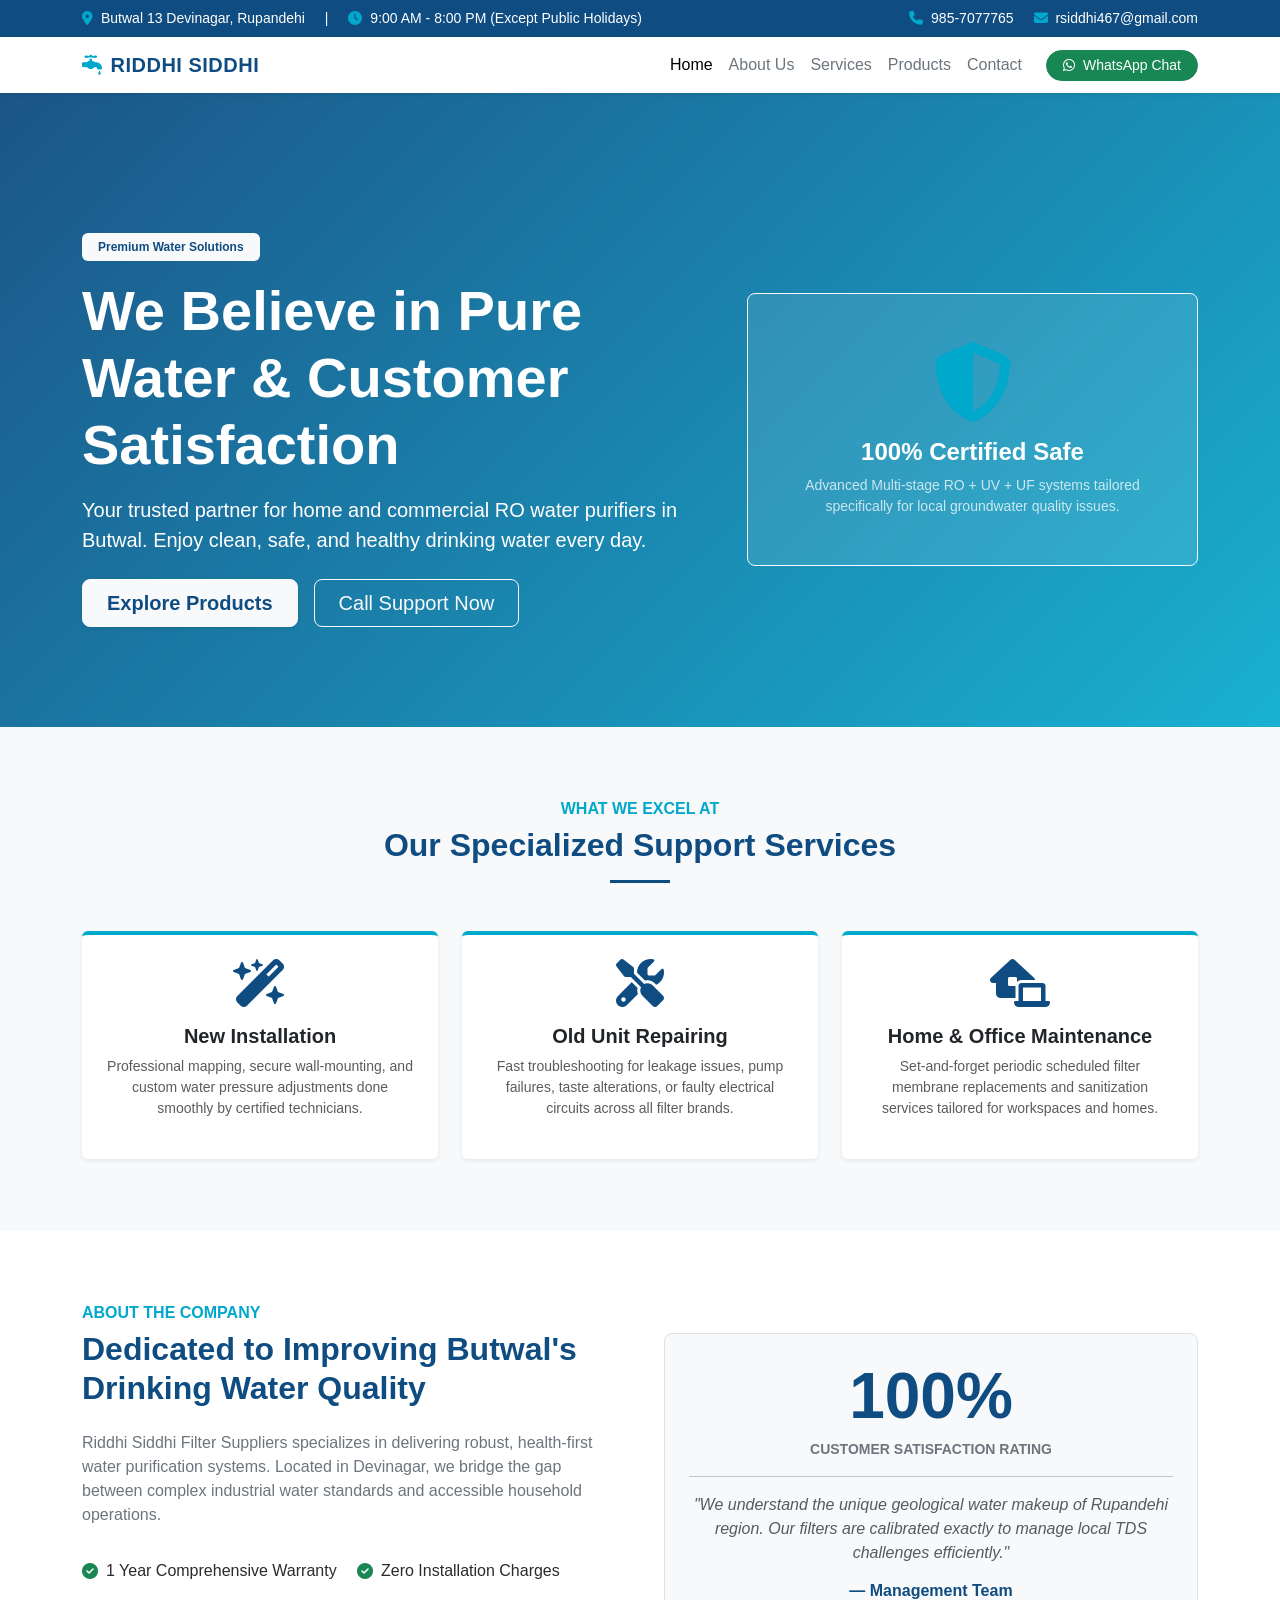
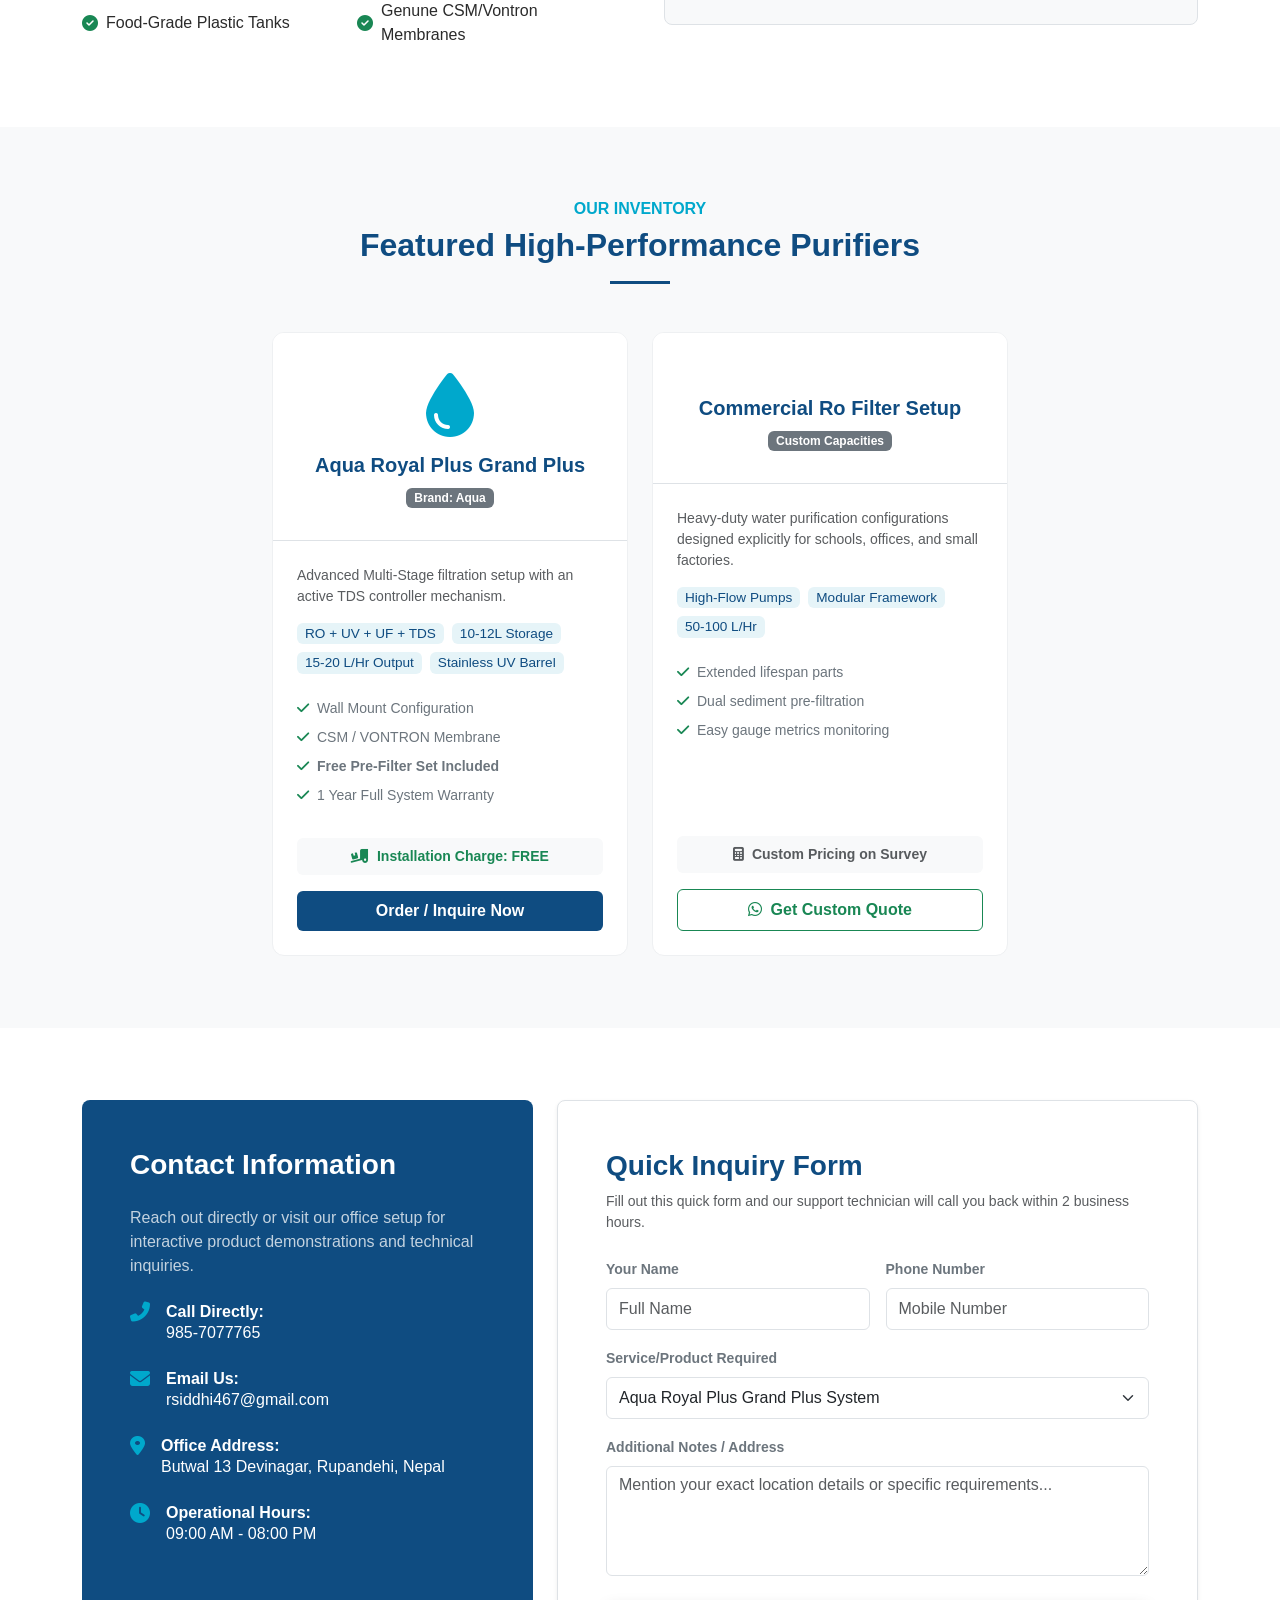
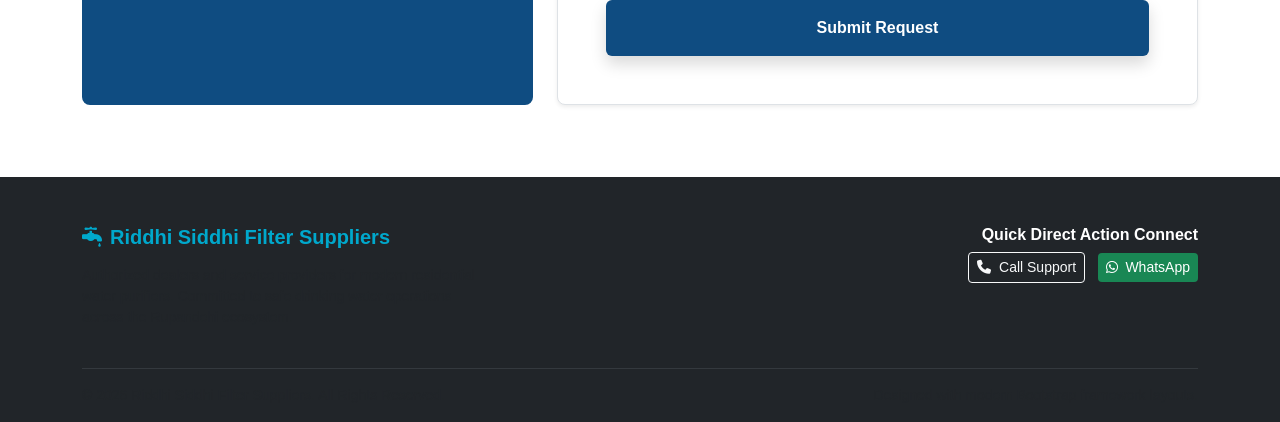
==== commit 9e64ec34: "Update index.html" ====
--- a/index.html
+++ b/index.html
@@ -1,466 +1,449 @@
 <!DOCTYPE html>
-<html  >
+<html lang="en">
 <head>
-  <!-- Site made with Mobirise Website Builder v5.0.29, https://mobirise.com -->
-  <meta charset="UTF-8">
-  <meta http-equiv="X-UA-Compatible" content="IE=edge">
-  <meta name="generator" content="Mobirise v5.0.29, mobirise.com">
-  <meta name="twitter:card" content="summary_large_image"/>
-  <meta name="twitter:image:src" content="assets/images/index-meta.jpg">
-  <meta property="og:image" content="assets/images/index-meta.jpg">
-  <meta name="twitter:title" content="Riddhi Siddhi Filter Supplyers">
-  <meta name="viewport" content="width=device-width, initial-scale=1, minimum-scale=1">
-  <link rel="shortcut icon" href="assets/images/anytime-logo-440x440.png" type="image/x-icon">
-  <meta name="description" content="Riddhi Siddhi Filter Supplyers is a Filter Supplyer in Butwal, Rupandehi.">
-  
-  
-  <title>Riddhi Siddhi Filter Supplyers</title>
-  <link rel="stylesheet" href="assets/web/assets/mobirise-icons2/mobirise2.css">
-  <link rel="stylesheet" href="assets/tether/tether.min.css">
-  <link rel="stylesheet" href="assets/bootstrap/css/bootstrap.min.css">
-  <link rel="stylesheet" href="assets/bootstrap/css/bootstrap-grid.min.css">
-  <link rel="stylesheet" href="assets/bootstrap/css/bootstrap-reboot.min.css">
-  <link rel="stylesheet" href="assets/dropdown/css/style.css">
-  <link rel="stylesheet" href="assets/socicon/css/styles.css">
-  <link rel="stylesheet" href="assets/theme/css/style.css">
-  <link rel="preload" as="style" href="assets/mobirise/css/mbr-additional.css"><link rel="stylesheet" href="assets/mobirise/css/mbr-additional.css" type="text/css">
-  
-  
-  
-  
+  <!-- SEO Meta Tags for Riddhi Siddhi Filter Suppliers -->
+<meta name="description" content="Riddhi Siddhi Filter Suppliers in Devinagar, Butwal (Lumbini Province) offers premium home & commercial RO water purifiers, Aqua filters, and professional repair services.">
+<meta name="keywords" content="water filter price in Butwal, water purifier suppliers in Butwal, water filter shop in Devinagar Butwal, water filter repair service in Butwal, RO filter shop near Devinagar, Aqua Royal Plus Grand Plus price Nepal, water filter suppliers Butwal 13, water purifier dealers Lumbini Province, best household water filter in Rupandehi, commercial RO plant suppliers Butwal">
+
+<!-- Local Business Open Graph Meta Tags (For Facebook & WhatsApp sharing) -->
+<meta property="og:title" content="Riddhi Siddhi Filter Suppliers | Best Water Purifier Shop in Butwal">
+<meta property="og:description" content="Authorized Aqua water filter dealer in Devinagar, Butwal. High-quality RO, UV, UF systems, and prompt local installation & repair services.">
+<meta property="og:type" content="business.business">
+<meta property="og:url" content="https://www.riddhisiddhifilter.com.np/">
+<meta property="business:contact_data:street_address" content="Devinagar, Butwal 13">
+<meta property="business:contact_data:locality" content="Butwal">
+<meta property="business:contact_data:region" content="Lumbini Province">
+<meta property="business:contact_data:country_name" content="Nepal">
+
+<!-- Google / Search Engine Structured Data (Schema.org JSON-LD Local Business Info) -->
+<script type="application/ld+json">
+{
+  "@context": "https://schema.org",
+  "@type": "LocalBusiness",
+  "name": "Riddhi Siddhi Filter Suppliers",
+  "image": "https://images.unsplash.com/photo-1584622650111-993a426fbf0a",
+  "@id": "https://www.riddhisiddhifilter.com.np/#localbusiness",
+  "url": "https://www.riddhisiddhifilter.com.np/",
+  "telephone": "+9779857077765",
+  "email": "rsiddhi467@gmail.com",
+  "priceRange": "$$",
+  "address": {
+    "@type": "PostalAddress",
+    "streetAddress": "Butwal 13 Devinagar",
+    "addressLocality": "Butwal",
+    "addressRegion": "Lumbini Province",
+    "postalCode": "32907",
+    "addressCountry": "NP"
+  },
+  "geo": {
+    "@type": "GeoCoordinates",
+    "latitude": "27.6864",
+    "longitude": "83.4514"
+  },
+  "openingHoursSpecification": {
+    "@type": "OpeningHoursSpecification",
+    "dayOfWeek": [
+      "Monday",
+      "Tuesday",
+      "Wednesday",
+      "Thursday",
+      "Friday",
+      "Sunday"
+    ],
+    "opens": "09:00",
+    "closes": "20:00"
+  },
+  "sameAs": [
+    "https://www.facebook.com/riddhisiddhifilter"
+  ]
+}
+</script>
+    <meta charset="UTF-8">
+    <meta name="viewport" content="width=device-width, initial-scale=1.0">
+    <title>Riddhi Siddhi Filter Suppliers | Water Purifiers in Butwal</title>
+    <!-- Bootstrap 5 CSS -->
+    <link href="https://cdn.jsdelivr.net/npm/bootstrap@5.3.2/dist/css/bootstrap.min.css" rel="stylesheet">
+    <!-- Font Awesome Icons -->
+    <link rel="stylesheet" href="https://cdnjs.cloudflare.com/ajax/libs/font-awesome/6.4.2/css/all.min.css">
+    <!-- Custom Style Overrides -->
+    <style>
+        :root {
+            --primary-blue: #0f4c81;
+            --accent-cyan: #00a8cc;
+            --dark-gray: #2b2b2b;
+            --light-bg: #f8f9fa;
+        }
+        body {
+            font-family: 'Segoe UI', Tahoma, Geneva, Verdana, sans-serif;
+            color: var(--dark-gray);
+        }
+        .bg-primary-blue { background-color: var(--primary-blue); }
+        .text-primary-blue { color: var(--primary-blue); }
+        .text-accent-cyan { color: var(--accent-cyan); }
+        
+        /* Navbar tweaks */
+        .navbar-brand { font-weight: 700; letter-spacing: 0.5px; }
+        .nav-link { font-weight: 500; }
+        .nav-link:hover { color: var(--accent-cyan) !important; }
+
+        /* Hero Section */
+        .hero-section {
+            background: linear-gradient(135deg, rgba(15, 76, 129, 0.95), rgba(0, 168, 204, 0.9)), url('https://images.unsplash.com/photo-1584622650111-993a426fbf0a?auto=format&fit=crop&q=80&w=1200') no-repeat center center/cover;
+            color: white;
+            padding: 140px 0 100px 0;
+        }
+
+        /* Feature/Service Cards */
+        .service-card {
+            border: none;
+            border-top: 4px solid var(--accent-cyan);
+            transition: transform 0.3s ease, box-shadow 0.3s ease;
+        }
+        .service-card:hover {
+            transform: translateY(-5px);
+            box-shadow: 0 10px 20px rgba(0,0,0,0.08);
+        }
+
+        /* Product Cards */
+        .product-card {
+            border: 1px solid #eef0f2;
+            border-radius: 12px;
+            overflow: hidden;
+            background: #fff;
+            transition: box-shadow 0.3s;
+        }
+        .product-card:hover {
+            box-shadow: 0 12px 24px rgba(0,0,0,0.1);
+        }
+        .spec-badge {
+            background-color: #e6f4f8;
+            color: var(--primary-blue);
+            font-size: 0.85rem;
+            font-weight: 500;
+        }
+    </style>
 </head>
 <body>
-  
-  <section class="menu menu2 cid-uyBwUB0J76" once="menu" id="menu2-0">
-    
-    <nav class="navbar navbar-dropdown navbar-fixed-top navbar-expand-lg">
-        <div class="container-fluid">
-            <div class="navbar-brand">
+
+    <!-- Top Info Bar -->
+    <div class="bg-primary-blue text-white py-2 d-none d-md-block">
+        <div class="container d-flex justify-content-between align-items-center">
+            <div class="small">
+                <i class="fa-solid fa-location-dot me-2 text-accent-cyan"></i>Butwal 13 Devinagar, Rupandehi
+                <span class="mx-3">|</span>
+                <i class="fa-solid fa-clock me-2 text-accent-cyan"></i>9:00 AM - 8:00 PM (Except Public Holidays)
+            </div>
+            <div class="small">
+                <a href="tel:9857077765" class="text-white text-decoration-none me-3"><i class="fa-solid fa-phone me-1 text-accent-cyan"></i> 985-7077765</a>
+                <a href="mailto:rsiddhi467@gmail.com" class="text-white text-decoration-none"><i class="fa-solid fa-envelope me-1 text-accent-cyan"></i> rsiddhi467@gmail.com</a>
+            </div>
+        </div>
+    </div>
+
+    <!-- Navigation Header -->
+    <nav class="navbar navbar-expand-lg navbar-light bg-white sticky-top shadow-sm">
+        <div class="container">
+            <a class="navbar-brand text-primary-blue" href="#">
+                <i class="fa-solid fa-faucet-drip me-2 text-accent-cyan"></i>RIDDHI SIDDHI
+            </a>
+            <button class="navbar-toggler" type="button" data-bs-toggle="collapse" data-bs-target="#navbarNav" aria-controls="navbarNav" aria-expanded="false" aria-label="Toggle navigation">
+                <span class="navbar-toggler-icon"></span>
+            </button>
+            <div class="collapse navbar-collapse" id="navbarNav">
+                <ul class="navbar-nav ms-auto text-center">
+                    <li class="nav-item"><a class="nav-link active text-primary-blue" href="#">Home</a></li>
+                    <li class="nav-item"><a class="nav-link text-secondary" href="#about">About Us</a></li>
+                    <li class="nav-item"><a class="nav-link text-secondary" href="#services">Services</a></li>
+                    <li class="nav-item"><a class="nav-link text-secondary" href="#products">Products</a></li>
+                    <li class="nav-item"><a class="nav-link text-secondary" href="#contact">Contact</a></li>
+                </ul>
+                <div class="ms-lg-3 text-center pt-2 pt-lg-0">
+                    <a href="https://wa.me/9779857077765" target="_blank" class="btn btn-success btn-sm px-3 rounded-pill">
+                        <i class="fa-brands fa-whatsapp me-1"></i> WhatsApp Chat
+                    </a>
+                </div>
+            </div>
+        </div>
+    </nav>
+
+    <!-- Hero Section -->
+    <header class="hero-section text-center text-lg-start">
+        <div class="container">
+            <div class="row align-items-center">
+                <div class="col-lg-7 mb-5 mb-lg-0">
+                    <span class="badge bg-light text-primary-blue mb-3 px-3 py-2 fw-semibold uppercase">Premium Water Solutions</span>
+                    <h1 class="display-4 fw-bold mb-3">We Believe in Pure Water &amp; Customer Satisfaction</h1>
+                    <p class="lead mb-4 opacity-90">Your trusted partner for home and commercial RO water purifiers in Butwal. Enjoy clean, safe, and healthy drinking water every day.</p>
+                    <div class="d-flex flex-column flex-sm-row gap-3">
+                        <a href="#products" class="btn btn-light text-primary-blue btn-lg px-4 fw-semibold shadow-sm">Explore Products</a>
+                        <a href="tel:9857077765" class="btn btn-outline-light btn-lg px-4">Call Support Now</a>
+                    </div>
+                </div>
+                <div class="col-lg-5 text-center">
+                    <!-- Clean fallback visual graphic to represent technical water flow -->
+                    <div class="p-5 bg-white bg-opacity-10 rounded-3 border border-light border-opacity-20 backdrop-blur">
+                        <i class="fa-solid fa-shield-halved display-1 text-accent-cyan mb-3"></i>
+                        <h4 class="fw-bold">100% Certified Safe</h4>
+                        <p class="small mb-0 opacity-75">Advanced Multi-stage RO + UV + UF systems tailored specifically for local groundwater quality issues.</p>
+                    </div>
+                </div>
+            </div>
+        </div>
+    </header>
+
+    <!-- Core Value & Services Services -->
+    <section id="services" class="py-5 bg-light">
+        <div class="container py-4">
+            <div class="text-center max-width-600 mx-auto mb-5">
+                <h6 class="text-accent-cyan fw-bold text-uppercase">What We Excel At</h6>
+                <h2 class="fw-bold text-primary-blue">Our Specialized Support Services</h2>
+                <div class="mx-auto bg-primary-blue my-3" style="width: 60px; height: 3px;"></div>
+            </div>
+            <div class="row g-4">
+                <div class="col-md-4">
+                    <div class="card service-card h-100 p-4 shadow-sm text-center">
+                        <div class="mb-3 text-primary-blue"><i class="fa-solid fa-wand-magic-sparkles display-5"></i></div>
+                        <h4 class="h5 fw-bold card-title">New Installation</h4>
+                        <p class="text-muted small">Professional mapping, secure wall-mounting, and custom water pressure adjustments done smoothly by certified technicians.</p>
+                    </div>
+                </div>
+                <div class="col-md-4">
+                    <div class="card service-card h-100 p-4 shadow-sm text-center">
+                        <div class="mb-3 text-primary-blue"><i class="fa-solid fa-screwdriver-wrench display-5"></i></div>
+                        <h4 class="h5 fw-bold card-title">Old Unit Repairing</h4>
+                        <p class="text-muted small">Fast troubleshooting for leakage issues, pump failures, taste alterations, or faulty electrical circuits across all filter brands.</p>
+                    </div>
+                </div>
+                <div class="col-md-4">
+                    <div class="card service-card h-100 p-4 shadow-sm text-center">
+                        <div class="mb-3 text-primary-blue"><i class="fa-solid fa-house-laptop display-5"></i></div>
+                        <h4 class="h5 fw-bold card-title">Home &amp; Office Maintenance</h4>
+                        <p class="text-muted small">Set-and-forget periodic scheduled filter membrane replacements and sanitization services tailored for workspaces and homes.</p>
+                    </div>
+                </div>
+            </div>
+        </div>
+    </section>
+
+    <!-- About Company Profile Section -->
+    <section id="about" class="py-5">
+        <div class="container py-4">
+            <div class="row align-items-center g-5">
+                <div class="col-lg-6">
+                    <h6 class="text-accent-cyan fw-bold text-uppercase">About The Company</h6>
+                    <h2 class="fw-bold text-primary-blue mb-4">Dedicated to Improving Butwal's Drinking Water Quality</h2>
+                    <p class="text-secondary">Riddhi Siddhi Filter Suppliers specializes in delivering robust, health-first water purification systems. Located in Devinagar, we bridge the gap between complex industrial water standards and accessible household operations.</p>
+                    <div class="row g-3 my-2">
+                        <div class="col-sm-6 d-flex align-items-center">
+                            <i class="fa-solid fa-circle-check text-success me-2"></i> <span>1 Year Comprehensive Warranty</span>
+                        </div>
+                        <div class="col-sm-6 d-flex align-items-center">
+                            <i class="fa-solid fa-circle-check text-success me-2"></i> <span>Zero Installation Charges</span>
+                        </div>
+                        <div class="col-sm-6 d-flex align-items-center">
+                            <i class="fa-solid fa-circle-check text-success me-2"></i> <span>Food-Grade Plastic Tanks</span>
+                        </div>
+                        <div class="col-sm-6 d-flex align-items-center">
+                            <i class="fa-solid fa-circle-check text-success me-2"></i> <span>Genune CSM/Vontron Membranes</span>
+                        </div>
+                    </div>
+                </div>
+                <div class="col-lg-6 text-center">
+                    <div class="bg-light p-4 rounded-3 border">
+                        <div class="display-3 text-primary-blue fw-bold mb-1">100%</div>
+                        <div class="text-uppercase fw-bold text-secondary small tracking-wide mb-3">Customer Satisfaction Rating</div>
+                        <hr>
+                        <p class="fst-italic text-muted">"We understand the unique geological water makeup of Rupandehi region. Our filters are calibrated exactly to manage local TDS challenges efficiently."</p>
+                        <h6 class="fw-bold mb-0 text-primary-blue">— Management Team</h6>
+                    </div>
+                </div>
+            </div>
+        </div>
+    </section>
+
+    <!-- Products Showcase Section -->
+    <section id="products" class="py-5 bg-light">
+        <div class="container py-4">
+            <div class="text-center max-width-600 mx-auto mb-5">
+                <h6 class="text-accent-cyan fw-bold text-uppercase">Our Inventory</h6>
+                <h2 class="fw-bold text-primary-blue">Featured High-Performance Purifiers</h2>
+                <div class="mx-auto bg-primary-blue my-3" style="width: 60px; height: 3px;"></div>
+            </div>
+
+            <div class="row g-4 justify-content-center">
+                <!-- Product Card 1 -->
+                <div class="col-lg-4 col-md-6">
+                    <div class="product-card h-100 d-flex flex-column">
+                        <div class="p-4 bg-white text-center border-bottom">
+                            <i class="fa-solid fa-droplet text-accent-cyan display-3 my-3"></i>
+                            <h3 class="h5 fw-bold text-primary-blue">Aqua Royal Plus Grand Plus</h3>
+                            <span class="badge bg-secondary mb-2">Brand: Aqua</span>
+                        </div>
+                        <div class="p-4 flex-grow-1">
+                            <p class="small text-muted mb-3">Advanced Multi-Stage filtration setup with an active TDS controller mechanism.</p>
+                            <div class="d-flex flex-wrap gap-2 mb-4">
+                                <span class="badge spec-badge px-2 py-1">RO + UV + UF + TDS</span>
+                                <span class="badge spec-badge px-2 py-1">10-12L Storage</span>
+                                <span class="badge spec-badge px-2 py-1">15-20 L/Hr Output</span>
+                                <span class="badge spec-badge px-2 py-1">Stainless UV Barrel</span>
+                            </div>
+                            <ul class="list-unstyled small text-secondary mb-0">
+                                <li class="mb-2"><i class="fa-solid fa-check text-success me-2"></i>Wall Mount Configuration</li>
+                                <li class="mb-2"><i class="fa-solid fa-check text-success me-2"></i>CSM / VONTRON Membrane</li>
+                                <li class="mb-2"><i class="fa-solid fa-check text-success me-2"></i><strong>Free Pre-Filter Set Included</strong></li>
+                                <li class="mb-2"><i class="fa-solid fa-check text-success me-2"></i>1 Year Full System Warranty</li>
+                            </ul>
+                        </div>
+                        <div class="p-4 pt-0 border-top-0">
+                            <div class="bg-light p-2 text-center rounded text-success small fw-bold mb-3">
+                                <i class="fa-solid fa-truck-ramp-box me-1"></i> Installation Charge: FREE
+                            </div>
+                            <a href="tel:9857077765" class="btn btn-primary bg-primary-blue border-0 w-100 py-2 fw-semibold">Order / Inquire Now</a>
+                        </div>
+                    </div>
+                </div>
+
+                <!-- Product Card 2 (Variations/Packages placeholder derived from their multi-listing) -->
+                <div class="col-lg-4 col-md-6">
+                    <div class="product-card h-100 d-flex flex-column">
+                        <div class="p-4 bg-white text-center border-bottom">
+                            <i class="fa-solid fa-building-water text-accent-cyan display-3 my-3"></i>
+                            <h3 class="h5 fw-bold text-primary-blue">Commercial Ro Filter Setup</h3>
+                            <span class="badge bg-secondary mb-2">Custom Capacities</span>
+                        </div>
+                        <div class="p-4 flex-grow-1">
+                            <p class="small text-muted mb-3">Heavy-duty water purification configurations designed explicitly for schools, offices, and small factories.</p>
+                            <div class="d-flex flex-wrap gap-2 mb-4">
+                                <span class="badge spec-badge px-2 py-1">High-Flow Pumps</span>
+                                <span class="badge spec-badge px-2 py-1">Modular Framework</span>
+                                <span class="badge spec-badge px-2 py-1">50-100 L/Hr</span>
+                            </div>
+                            <ul class="list-unstyled small text-secondary mb-0">
+                                <li class="mb-2"><i class="fa-solid fa-check text-success me-2"></i>Extended lifespan parts</li>
+                                <li class="mb-2"><i class="fa-solid fa-check text-success me-2"></i>Dual sediment pre-filtration</li>
+                                <li class="mb-2"><i class="fa-solid fa-check text-success me-2"></i>Easy gauge metrics monitoring</li>
+                            </ul>
+                        </div>
+                        <div class="p-4 pt-0 border-top-0">
+                            <div class="bg-light p-2 text-center rounded text-muted small fw-bold mb-3">
+                                <i class="fa-solid fa-calculator me-1"></i> Custom Pricing on Survey
+                            </div>
+                            <a href="https://wa.me/9779857077765" target="_blank" class="btn btn-outline-success w-100 py-2 fw-semibold"><i class="fa-brands fa-whatsapp me-1"></i> Get Custom Quote</a>
+                        </div>
+                    </div>
+                </div>
+            </div>
+        </div>
+    </section>
+
+    <!-- Contact Info & Call to Action Section -->
+    <section id="contact" class="py-5">
+        <div class="container py-4">
+            <div class="row g-4">
+                <div class="col-lg-5">
+                    <div class="bg-primary-blue text-white p-5 rounded-3 h-100">
+                        <h3 class="fw-bold mb-4">Contact Information</h3>
+                        <p class="opacity-75 mb-4">Reach out directly or visit our office setup for interactive product demonstrations and technical inquiries.</p>
+                        
+                        <div class="d-flex mb-4">
+                            <div class="me-3 text-accent-cyan"><i class="fa-solid fa-phone-flip fs-5"></i></div>
+                            <div>
+                                <h6 class="mb-0 fw-bold">Call Directly:</h6>
+                                <p class="mb-0 opacity-90">985-7077765</p>
+                            </div>
+                        </div>
+
+                        <div class="d-flex mb-4">
+                            <div class="me-3 text-accent-cyan"><i class="fa-solid fa-envelope fs-5"></i></div>
+                            <div>
+                                <h6 class="mb-0 fw-bold">Email Us:</h6>
+                                <p class="mb-0 opacity-90">rsiddhi467@gmail.com</p>
+                            </div>
+                        </div>
+
+                        <div class="d-flex mb-4">
+                            <div class="me-3 text-accent-cyan"><i class="fa-solid fa-location-dot fs-5"></i></div>
+                            <div>
+                                <h6 class="mb-0 fw-bold">Office Address:</h6>
+                                <p class="mb-0 opacity-90">Butwal 13 Devinagar, Rupandehi, Nepal</p>
+                            </div>
+                        </div>
+
+                        <div class="d-flex">
+                            <div class="me-3 text-accent-cyan"><i class="fa-solid fa-clock fs-5"></i></div>
+                            <div>
+                                <h6 class="mb-0 fw-bold">Operational Hours:</h6>
+                                <p class="mb-0 opacity-90">09:00 AM - 08:00 PM</p>
+                            </div>
+                        </div>
+                    </div>
+                </div>
                 
-                <span class="navbar-caption-wrap"><a class="navbar-caption text-white display-7" href="index.html">Riddhi Siddhi Filter Supplyers</a></span>
-            </div>
-            <button class="navbar-toggler" type="button" data-toggle="collapse" data-target="#navbarSupportedContent" aria-controls="navbarNavAltMarkup" aria-expanded="false" aria-label="Toggle navigation">
-                <div class="hamburger">
-                    <span></span>
-                    <span></span>
-                    <span></span>
-                    <span></span>
-                </div>
-            </button>
-            <div class="collapse navbar-collapse" id="navbarSupportedContent">
-                <ul class="navbar-nav nav-dropdown" data-app-modern-menu="true"><li class="nav-item"><a class="nav-link link text-white display-4" href="#">
-                            Home</a></li><li class="nav-item"><a class="nav-link link text-white display-4" href="index.html#team1-8">Our Team</a></li><li class="nav-item"><a class="nav-link link text-white display-4" href="index.html#content4-d">
-                            About us</a></li><li class="nav-item"><a class="nav-link link text-white display-4" href="index.html#contacts2-c">Contacts</a>
-                    </li><li class="nav-item"><a class="nav-link link text-white display-4" href="index.html#map1-2">Our Location</a></li></ul>
-                <div class="icons-menu">
-                    <a class="iconfont-wrapper" href="https://mobiri.se" target="_blank">
-                        <span class="p-2 mbr-iconfont socicon-facebook socicon"></span>
-                    </a>
-                    <a class="iconfont-wrapper" href="https://mobiri.se" target="_blank">
-                        <span class="p-2 mbr-iconfont socicon-twitter socicon"></span>
-                    </a>
-                    <a class="iconfont-wrapper" href="https://mobiri.se" target="_blank">
-                        <span class="p-2 mbr-iconfont socicon-instagram socicon"></span>
-                    </a>
-                    
-                </div>
-                <div class="navbar-buttons mbr-section-btn"><a class="btn btn-success display-4" href="https://wa.me/9857077765">
-                        WhatsApp</a></div>
-            </div>
-        </div>
-    </nav>
-</section>
-
-<section class="engine"><a href="https://mobirise.info/p">site templates free download</a></section><section class="header13 cid-uyBBu2KTAj" id="header13-9">
-
-    
-
-    <div class="mbr-overlay" style="opacity: 0.2; background-color: rgb(255, 255, 255);"></div>
-
-    <div class="align-center container-fluid">
-        <div class="row justify-content-center">
-            <div class="col-12 col-lg-10">
-                <h1 class="mbr-section-title mbr-fonts-style mb-3 display-2"><strong>"We believe in Customers Satisfaction"</strong></h1>
-                
-                <p class="mbr-text mbr-fonts-style mb-3 display-5">New Installation || Old Repairing || Home Service || Office Service</p>
-                
-                <div class="social-row display-7 mt-5">
-                    <div class="soc-item">
-                        <a href="https://www.facebook.com/RiddhiSiddhiFilter/" target="_blank">
-                            <span class="mbr-iconfont socicon-facebook socicon"></span>
-                        </a>
-                    </div>
-                    <div class="soc-item">
-                        <a href="https://twitter.com/anytimeprinting" target="_blank">
-                            <span class="mbr-iconfont socicon-twitter socicon"></span>
-                        </a>
-                    </div>
-                    <div class="soc-item">
-                        <a href="https://www.instagram.com/RiddhiSiddhiFilter/" target="_blank">
-                            <span class="mbr-iconfont socicon-instagram socicon"></span>
-                        </a>
-                    </div>
-                    
-                    
-                </div>
-            </div>
-        </div>
-    </div>
-</section>
-
-<section class="features6 cid-uyBBxjk8np" id="features7-a">
-    <!---->
-    
-
-    
-    <div class="container-fluid">
-        <div class="card-wrapper">
-            <div class="row align-items-center flex-row-reverse">
-                <div class="col-12 col-lg-6">
-                    <div class="image-wrapper">
-                        <img src="assets/images/aqua-grand-plus-15-lph-sdl002494278-1-87f65-696x815.jpg" alt="Products Lists">
-                    </div>
-                </div>
-                <div class="col-12 col-lg">
-                    <div class="text-box">
-                        <h5 class="mbr-title mbr-fonts-style display-5"><strong>We have Following Products Available</strong></h5>
-                        <p class="mbr-text mbr-fonts-style display-7">Items List available&nbsp;<br><a href="index.html#image2-11" class="text-primary">1. List Name 1</a><br>2.List Name 2<br>3.&nbsp;List Name 3<br>4.&nbsp;List Name 5<br>6. List Name 6<br>7. List Name 7<br>2.List Name 2
-<br>3. List Name 3
-<br>4. List Name 5
-<br>6. List Name 6
-<br>7. List Name 72<br>3. List Name 3
-<br>4. List Name 5
-<br>6. List Name 6
-<br>7. List Name 72.<br>3. List Name 3
-<br>4. List Name 5
-<br>6. List Name 6
-<br>7. List Name 72.<br>3. List Name 3
-<br>4. List Name 5
-<br>6. List Name 6
-<br>7. List Name 7<br></p>
-                        
-                        <div class="mbr-section-btn pt-3"><a href="tel:985-7077765" class="btn btn-primary display-4">TALK WITH MD</a></div>
-                    </div>
-                </div>
-            </div>
-        </div>
-    </div>
-</section>
-
-<section class="gallery3 cid-uz04Y1eRRR" id="gallery3-13">
-    
-    
-    <div class="container-fluid">
-        <div class="mbr-section-head">
-            <h4 class="mbr-section-title mbr-fonts-style align-center mb-0 display-2">
-                <strong>Our Products</strong></h4>
-            
-        </div>
-        <div class="row mt-4">
-            <div class="item features-image сol-12 col-md-6 col-lg-3">
-                <div class="item-wrapper">
-                    <div class="item-img">
-                        <img src="assets/images/features1.jpg">
-                    </div>
-                    <div class="item-content">
-                        <h5 class="item-title mbr-fonts-style display-7"><strong>Aqua Royal Plus Grand Plus Water Purifier (RO+UV+UF+TDS Controller) + Free Pre-Filter All Set</strong></h5>
-                        
-                        <p class="mbr-text mbr-fonts-style mt-3 display-7"><strong>Brand</strong>: Aqua 
-<br><strong>Model</strong>: Grand Plus 
-<br><strong>Installation</strong>: Wall Mount Purification 
-<br><strong>Installation Charge</strong>: Free
-<br><strong>Warrenty</strong> : 1 Years Free
-<br><strong>Technology</strong>: RO+UV+UF <strong>Storage Capacity:</strong> 10-12 Litre(s) Type of Water 
-<br><strong>Purifier</strong>: Storage Purification <strong>capacity</strong>: 15-20 liters per hour Membrane 
-<br><strong>Type</strong>: Ro membrane(CSM or VONTRON) 
-<br><strong>Stainless Steel UV Barrel Best for Reverse 
-<br>Osmosis Water purifiers Food Grade Plastic 
-<br>Tank 1 Year Warranty 1 Pcs All Set&nbsp;</strong><br></p>
-                    </div>
-                    <div class="mbr-section-btn item-footer mt-2"><a href="" class="btn btn-primary item-btn display-7" target="_blank">Buy Now</a></div>
-                </div>
-            </div>
-            <div class="item features-image сol-12 col-md-6 col-lg-3">
-                <div class="item-wrapper">
-                    <div class="item-img">
-                        <img src="assets/images/features2.jpg">
-                    </div>
-                    <div class="item-content">
-                        <h5 class="item-title mbr-fonts-style display-7"><strong>Aqua Royal Plus Grand Plus Water Purifier (RO+UV+UF+TDS Controller) + Free Pre-Filter All Set</strong></h5>
-                        
-                        <p class="mbr-text mbr-fonts-style mt-3 display-7">Brand: Aqua 
-<br>Model: Grand Plus 
-<br>Installation: Wall Mount Purification 
-<br>Installation Charge: Free 
-<br>Warrenty : 1 Years Free 
-<br>Technology: RO+UV+UF Storage Capacity: 10-12 Litre(s) Type of Water 
-<br>Purifier: Storage Purification capacity: 15-20 liters per hour Membrane 
-<br>Type: Ro membrane(CSM or VONTRON) 
-<br>Stainless Steel UV Barrel Best for Reverse 
-<br>Osmosis Water purifiers Food Grade Plastic 
-<br>Tank 1 Year Warranty 1 Pcs All Set&nbsp;<br></p>
-                    </div>
-                    <div class="mbr-section-btn item-footer mt-2"><a href="" class="btn btn-primary item-btn display-7" target="_blank">Buy Now</a></div>
-                </div>
-            </div>
-            <div class="item features-image сol-12 col-md-6 col-lg-3">
-                <div class="item-wrapper">
-                    <div class="item-img">
-                        <img src="assets/images/features3.jpg">
-                    </div>
-                    <div class="item-content">
-                        <h5 class="item-title mbr-fonts-style display-7"><strong>Aqua Royal Plus Grand Plus Water Purifier (RO+UV+UF+TDS Controller) + Free Pre-Filter All Set</strong></h5>
-                        
-                        <p class="mbr-text mbr-fonts-style mt-3 display-7">Brand: Aqua 
-<br>Model: Grand Plus 
-<br>Installation: Wall Mount Purification 
-<br>Installation Charge: Free
-<br>Warrenty : 1 Years Free
-<br>Technology: RO+UV+UF Storage Capacity: 10-12 Litre(s) Type of Water 
-<br>Purifier: Storage Purification capacity: 15-20 liters per hour Membrane 
-<br>Type: Ro membrane(CSM or VONTRON) 
-<br>Stainless Steel UV Barrel Best for Reverse 
-<br>Osmosis Water purifiers Food Grade Plastic 
-<br>Tank 1 Year Warranty 1 Pcs All Set&nbsp;<br></p>
-                    </div>
-                    <div class="mbr-section-btn item-footer mt-2"><a href="" class="btn btn-primary item-btn display-7" target="_blank">Buy Now</a></div>
-                </div>
-            </div>
-            <div class="item features-image сol-12 col-md-6 col-lg-3">
-                <div class="item-wrapper">
-                    <div class="item-img">
-                        <img src="assets/images/features4.jpg" alt="" title="">
-                    </div>
-                    <div class="item-content">
-                        <h5 class="item-title mbr-fonts-style display-7"><strong>Aqua Royal Plus Grand Plus Water Purifier (RO+UV+UF+TDS Controller) + Free Pre-Filter All Set</strong></h5>
-                        
-                        <p class="mbr-text mbr-fonts-style mt-3 display-7">Brand: Aqua 
-<br>Model: Grand Plus 
-<br>Installation: Wall Mount Purification 
-<br>Installation Charge: Free
-<br>Warrenty : 1 Years Free
-<br>Technology: RO+UV+UF Storage Capacity: 10-12 Litre(s) Type of Water 
-<br>Purifier: Storage Purification capacity: 15-20 liters per hour Membrane 
-<br>Type: Ro membrane(CSM or VONTRON) 
-<br>Stainless Steel UV Barrel Best for Reverse 
-<br>Osmosis Water purifiers Food Grade Plastic 
-<br>Tank 1 Year Warranty 1 Pcs All Set&nbsp;<br></p>
-                    </div>
-                    <div class="mbr-section-btn item-footer mt-2"><a href="" class="btn btn-primary item-btn display-7" target="_blank">Buy Now</a></div>
-                </div>
-            </div>
-        </div>
-    </div>
-</section>
-
-<section class="image2 cid-uyZZfPqDn8" id="image2-11">
-    
-
-    
-
-    <div>
-        <div class="row align-items-center">
-            <div class="col-12 col-lg-4">
-                <div class="image-wrapper">
-                    <img src="assets/images/aqua-grand-plus-15-lph-sdl002494278-1-87f65-696x815.jpg" alt="Aqua Royal Plus Grand Plus Water Purifier (RO+UV+UF+TDS Controller) + Free Pre-Filter All Set">
-                    <p class="mbr-description mbr-fonts-style mt-2 align-center display-4">
-                        <a href="https://wa.me/9857077765" class="text-primary">Order Now</a></p>
-                </div>
-            </div>
-            <div class="col-12 col-lg-6">
-                <div class="text-wrapper">
-                    <h3 class="mbr-section-title mbr-fonts-style mb-3 display-5"><strong>Aqua Royal Plus Grand Plus Water Purifier (RO+UV+UF+TDS Controller) + Free Pre-Filter All Set</strong></h3>
-                    <p class="mbr-text mbr-fonts-style display-7"><strong>Brand</strong>: Aqua
-<br><strong>Model</strong>: Grand Plus
-<br><strong>Installation</strong>: Wall Mount Purification
-<br><strong>Installation Charge</strong>: Free<br><strong>Warrenty</strong> : 1 Years Free<br><strong>Technology</strong>: RO+UV+UF Storage Capacity: 10-12 Litre(s) Type of Water
-<br><strong>Purifier</strong>: Storage Purification capacity: 15-20 liters per hour Membrane
-<br><strong>Type</strong>: Ro membrane(CSM or VONTRON)
-<br><strong>Stainless Steel UV Barrel Best for Reverse
-<br>Osmosis Water purifiers Food Grade Plastic
-<br>Tank 1 Year Warranty 1 Pcs All Set&nbsp;</strong><br></p>
-                </div>
-            </div>
-        </div>
-    </div>
-</section>
-
-<section class="content4 cid-uyBG6HsrLM" id="content4-d">
-    
-    <div class="container-fluid">
-        <div class="row justify-content-center">
-            <div class="title col-md-12 col-lg-11">
-                <h3 class="mbr-section-title mbr-fonts-style align-center mb-4 display-2"><strong>Riddhi Siddhi Filter Supplyers</strong></h3>
-                <h4 class="mbr-section-subtitle align-center mbr-fonts-style mb-4 display-7">About Riddhi siddhi filter Supplyers</h4>
-                
-            </div>
-        </div>
-    </div>
-</section>
-
-<section class="contacts2 cid-uyBDVhN54o" id="contacts2-c">
-    <!---->
-    
-    
-    <div class="container-fluid">
-        <div class="mbr-section-head">
-            <h3 class="mbr-section-title mbr-fonts-style align-center mb-0 display-2">
-                <strong>Contacts</strong>
-            </h3>
-            
-        </div>
-        <div class="row justify-content-center mt-4">
-            <div class="card col-12 col-md-6">
-                <div class="card-wrapper">
-                    <div class="image-wrapper">
-                        <span class="mbr-iconfont mobi-mbri-phone mobi-mbri"></span>
-                    </div>
-                    <div class="text-wrapper">
-                        <h6 class="card-title mbr-fonts-style mb-1 display-5">
-                            <strong>Phone</strong>
-                        </h6>
-                        <p class="mbr-text mbr-fonts-style display-7"><a href="tel:985-7077765" class="text-primary">985-7077765
-&nbsp;&nbsp;</a></p>
-                    </div>
-                </div>
-            </div>
-            <div class="card col-12 col-md-6">
-                <div class="card-wrapper">
-                    <div class="image-wrapper">
-                        <span class="mbr-iconfont mobi-mbri-letter mobi-mbri"></span>
-                    </div>
-                    <div class="text-wrapper">
-                        <h6 class="card-title mbr-fonts-style mb-1 display-5">
-                            <strong>Email</strong>
-                        </h6>
-                        <p class="mbr-text mbr-fonts-style display-7"><a href="mailto:rsiddhi467@gmail.com" class="text-primary">rsiddhi467@gmail.com&nbsp;</a><br></p>
-                    </div>
-                </div>
-            </div>
-            <div class="card col-12 col-md-6">
-                <div class="card-wrapper">
-                    <div class="image-wrapper">
-                        <span class="mbr-iconfont mobi-mbri-globe mobi-mbri"></span>
-                    </div>
-                    <div class="text-wrapper">
-                        <h6 class="card-title mbr-fonts-style mb-1 display-5">
-                            <strong>Address</strong>
-                        </h6>
-                        <p class="mbr-text mbr-fonts-style display-7">Butwal 13 Devinagar, Rupandeshi</p>
-                    </div>
-                </div>
-            </div>
-            <div class="card col-12 col-md-6">
-                <div class="card-wrapper">
-                    <div class="image-wrapper">
-                        <span class="mbr-iconfont mobi-mbri-bulleted-list mobi-mbri"></span>
-                    </div>
-                    <div class="text-wrapper">
-                        <h6 class="card-title mbr-fonts-style mb-1 display-5">
-                            <strong>Working Hours</strong>
-                        </h6>
-                        <p class="mbr-text mbr-fonts-style display-7">
-                            9:00 - 20:00 Except Public Holday</p>
-                    </div>
-                </div>
-            </div>
-        </div>
-    </div>
-</section>
-
-<section class="map1 cid-uyBx7wb90w" id="map1-2">
-    
-    <div>
-        <div class="mbr-section-head mb-4">
-            <h3 class="mbr-section-title mbr-fonts-style align-center mb-0 display-2">
-                <strong>We Are Here</strong></h3>
-            
-        </div>
-        <div class="google-map"><iframe frameborder="0" style="border:0" src="https://www.google.com/maps/embed?pb=!1m18!1m12!1m3!1d3238.680954642001!2d83.45820860000002!3d27.683103200000012!2m3!1f0!2f0!3f0!3m2!1i1024!2i768!4f13.1!3m3!1m2!1s0x399687ce29050655%3A0xc228b2a389c3c9c1!2sRiddhi%20Siddhi%20Filter%20Suppliers%20(Butwal%20Ro%20Water%20Purifier)!5e1!3m2!1sen!2snp!4v1736069969661!5m2!1sen!2snp" allowfullscreen=""></iframe></div>
-    </div>
-</section>
-
-<section class="footer3 cid-uyBxdIgLuF" once="footers" id="footer3-3">
-
-    
-
-    
-
-    <div class="container-fluid">
-        <div class="media-container-row align-center mbr-white">
-            <div class="row row-links">
-                <ul class="foot-menu">
-                    
-                    
-                    
-                    
-                    
-                <li class="foot-menu-item mbr-fonts-style display-7">
-                        <a class="text-black" href="#" target="_blank">About us</a>
-                    </li><li class="foot-menu-item mbr-fonts-style display-7">
-                        <a class="text-black" href="#" target="_blank">Services</a>
-                    </li><li class="foot-menu-item mbr-fonts-style display-7">
-                        <a class="text-black" href="index.html#contacts2-c" target="_blank">Contact Us</a>
-                    </li><li class="foot-menu-item mbr-fonts-style display-7"><a href="https://maps.app.goo.gl/YuZnd5kgGvTCNWUu9" class="text-black">Location</a></li><li class="foot-menu-item mbr-fonts-style display-7">
-                        <a class="text-black" href="#" target="_blank">Work</a>
-                    </li></ul>
-            </div>
-            <div class="row social-row">
-                <div class="social-list align-right pb-2">
-                    
-                    
-                    
-                    
-                    
-                    
-                <div class="soc-item">
-                        <a href="https://x.com/anytimeprinting" target="_blank">
-                            <span class="mbr-iconfont mbr-iconfont-social socicon-twitter socicon"></span>
-                        </a>
-                    </div><div class="soc-item">
-                        <a href="https://www.facebook.com/RiddhiSiddhiFilter/" target="_blank">
-                            <span class="mbr-iconfont mbr-iconfont-social socicon-facebook socicon"></span>
-                        </a>
-                    </div><div class="soc-item">
-                        <a href="https://www.youtube.com/RiddhiSiddhiFilter/" target="_blank">
-                            <span class="mbr-iconfont mbr-iconfont-social socicon-youtube socicon"></span>
-                        </a>
-                    </div><div class="soc-item">
-                        <a href="https://instagram.com/anytimeprinting" target="_blank">
-                            <span class="mbr-iconfont mbr-iconfont-social socicon-instagram socicon"></span>
-                        </a>
-                    </div><div class="soc-item">
-                        <a href="#" target="_blank">
-                            <span class="mbr-iconfont mbr-iconfont-social socicon-googleplus socicon" style="font-size: 24px;"></span>
-                        </a>
-                    </div><div class="soc-item">
-                        <a href="#" target="_blank">
-                            <span class="mbr-iconfont mbr-iconfont-social socicon-behance socicon"></span>
-                        </a>
-                    </div></div>
-            </div>
-            <div class="row row-copirayt">
-                <p class="mbr-text mb-0 mbr-fonts-style mbr-white align-center display-7">
-                    © Copyright 2025 Riddhi SIddhi Filter Supplyers. All Rights Reserved. Designed By <a href="https://jitc.com.np/" class="text-primary" target="_blank">Jitc.com.np</a></p>
-            </div>
-        </div>
-    </div>
-</section>
-
-
-  <script src="assets/web/assets/jquery/jquery.min.js"></script>
-  <script src="assets/popper/popper.min.js"></script>
-  <script src="assets/tether/tether.min.js"></script>
-  <script src="assets/bootstrap/js/bootstrap.min.js"></script>
-  <script src="assets/smoothscroll/smooth-scroll.js"></script>
-  <script src="assets/dropdown/js/nav-dropdown.js"></script>
-  <script src="assets/dropdown/js/navbar-dropdown.js"></script>
-  <script src="assets/touchswipe/jquery.touch-swipe.min.js"></script>
-  <script src="assets/ytplayer/jquery.mb.ytplayer.min.js"></script>
-  <script src="assets/vimeoplayer/jquery.mb.vimeo_player.js"></script>
-  <script src="assets/theme/js/script.js"></script>
-  
-  
-  
+                <div class="col-lg-7">
+                    <div class="card border p-4 p-md-5 rounded-3 h-100 shadow-sm bg-white">
+                        <h3 class="fw-bold text-primary-blue mb-2">Quick Inquiry Form</h3>
+                        <p class="text-muted small mb-4">Fill out this quick form and our support technician will call you back within 2 business hours.</p>
+                        <form>
+                            <div class="row g-3">
+                                <div class="col-md-6">
+                                    <label class="form-label small fw-semibold text-secondary">Your Name</label>
+                                    <input type="text" class="form-control py-2" placeholder="Full Name" required>
+                                </div>
+                                <div class="col-md-6">
+                                    <label class="form-label small fw-semibold text-secondary">Phone Number</label>
+                                    <input type="tel" class="form-control py-2" placeholder="Mobile Number" required>
+                                </div>
+                                <div class="col-12">
+                                    <label class="form-label small fw-semibold text-secondary">Service/Product Required</label>
+                                    <select class="form-select py-2">
+                                        <option selected>Aqua Royal Plus Grand Plus System</option>
+                                        <option>New Filter Unit Installation</option>
+                                        <option>Repair / Routine Maintenance Service</option>
+                                        <option>Commercial Plant Setup Query</option>
+                                    </select>
+                                </div>
+                                <div class="col-12">
+                                    <label class="form-label small fw-semibold text-secondary">Additional Notes / Address</label>
+                                    <textarea class="form-control" rows="4" placeholder="Mention your exact location details or specific requirements..."></textarea>
+                                </div>
+                                <div class="col-12 pt-2">
+                                    <button type="submit" class="btn btn-primary bg-primary-blue border-0 w-100 py-3 fw-bold uppercase shadow">Submit Request</button>
+                                </div>
+                            </div>
+                        </form>
+                    </div>
+                </div>
+            </div>
+        </div>
+    </section>
+
+    <!-- Map & Footer Area -->
+    <footer class="bg-dark text-white pt-5 pb-3">
+        <div class="container">
+            <div class="row g-4 mb-4">
+                <div class="col-md-6">
+                    <h5 class="fw-bold text-accent-cyan mb-3"><i class="fa-solid fa-faucet-drip me-2"></i>Riddhi Siddhi Filter Suppliers</h5>
+                    <p class="small text-muted" style="max-width: 400px;">Authorized dealers and service providers for modern residential water purifiers. Committed to safe drinking water operations across the Rupandehi ecosystem.</p>
+                </div>
+                <div class="col-md-6 text-md-end">
+                    <h6 class="fw-bold text-white mb-2">Quick Direct Action Connect</h6>
+                    <a href="tel:9857077765" class="btn btn-outline-light btn-sm me-2"><i class="fa-solid fa-phone me-1"></i> Call Support</a>
+                    <a href="https://wa.me/9779857077765" target="_blank" class="btn btn-success btn-sm border-0"><i class="fa-brands fa-whatsapp me-1"></i> WhatsApp</a>
+                </div>
+            </div>
+            <hr class="border-secondary">
+            <div class="row align-items-center small text-muted">
+                <div class="col-md-6 text-center text-md-start mb-2 mb-md-0">
+                    &copy; 2026 Riddhi Siddhi Filter Suppliers. All Rights Reserved.
+                </div>
+                <div class="col-md-6 text-center text-md-end">
+                    Designed with modern Bootstrap framework layouts.
+                </div>
+            </div>
+        </div>
+    </footer>
+
+    <!-- Bootstrap 5 JS Bundle with Popper -->
+    <script src="https://cdn.jsdelivr.net/npm/bootstrap@5.3.2/dist/js/bootstrap.bundle.min.js"></script>
 </body>
-</html>+</html>
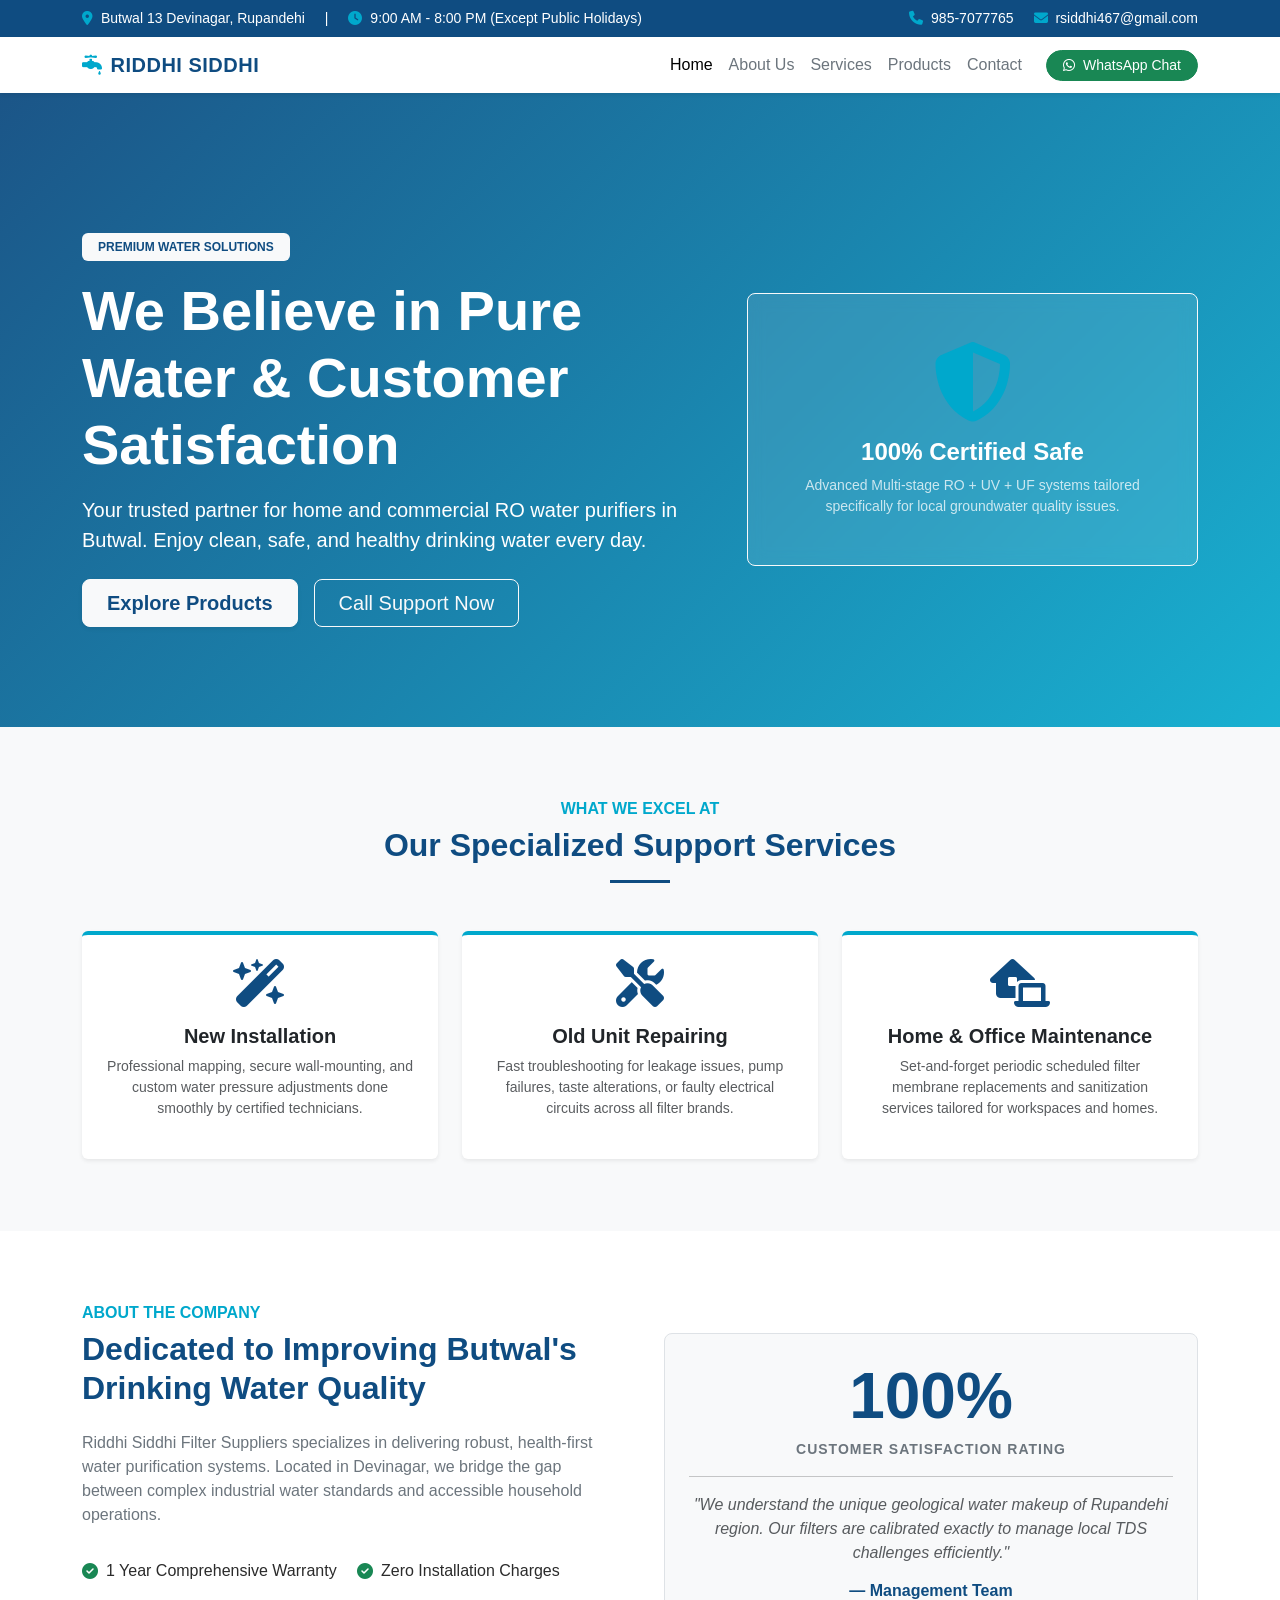
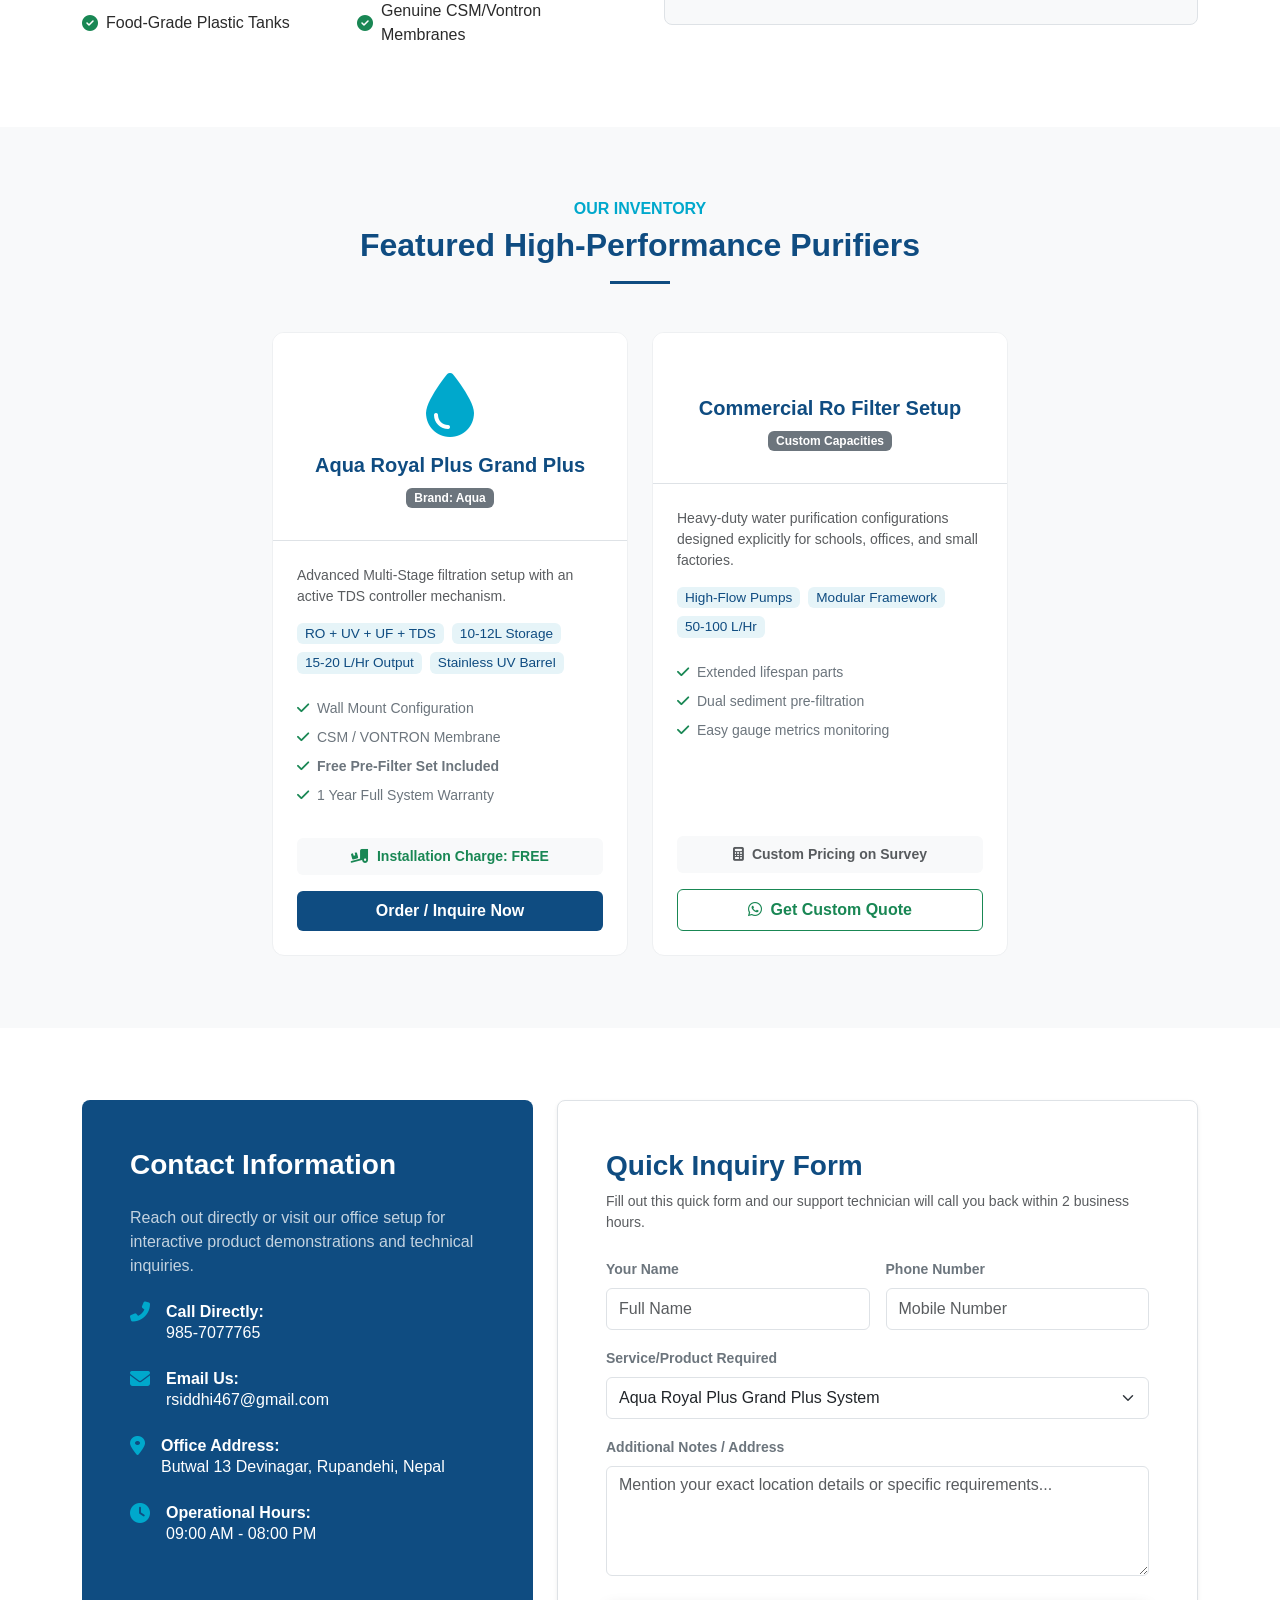
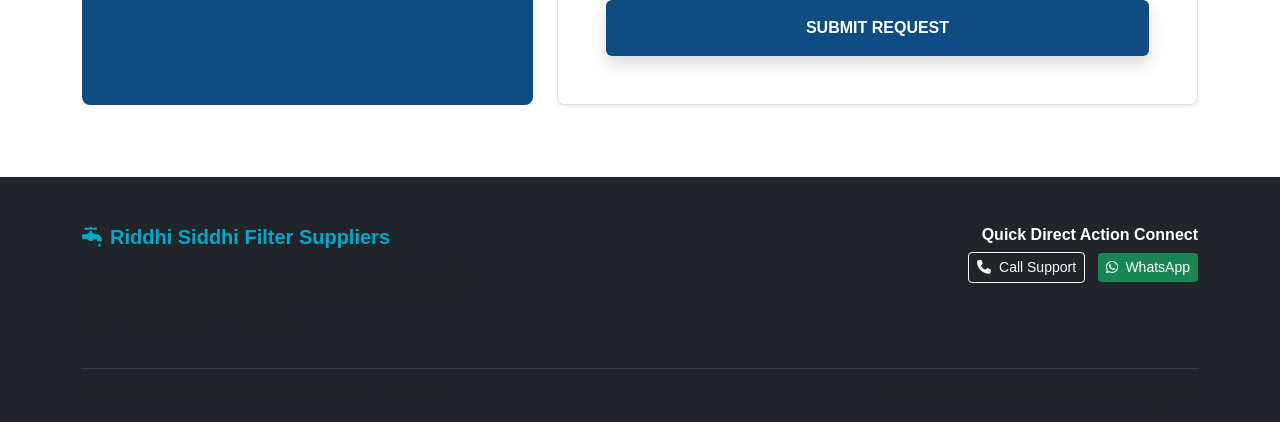
==== commit ad8739ac: "Update index.html" ====
--- a/index.html
+++ b/index.html
@@ -1,70 +1,74 @@
 <!DOCTYPE html>
 <html lang="en">
 <head>
-  <!-- SEO Meta Tags for Riddhi Siddhi Filter Suppliers -->
-<meta name="description" content="Riddhi Siddhi Filter Suppliers in Devinagar, Butwal (Lumbini Province) offers premium home & commercial RO water purifiers, Aqua filters, and professional repair services.">
-<meta name="keywords" content="water filter price in Butwal, water purifier suppliers in Butwal, water filter shop in Devinagar Butwal, water filter repair service in Butwal, RO filter shop near Devinagar, Aqua Royal Plus Grand Plus price Nepal, water filter suppliers Butwal 13, water purifier dealers Lumbini Province, best household water filter in Rupandehi, commercial RO plant suppliers Butwal">
-
-<!-- Local Business Open Graph Meta Tags (For Facebook & WhatsApp sharing) -->
-<meta property="og:title" content="Riddhi Siddhi Filter Suppliers | Best Water Purifier Shop in Butwal">
-<meta property="og:description" content="Authorized Aqua water filter dealer in Devinagar, Butwal. High-quality RO, UV, UF systems, and prompt local installation & repair services.">
-<meta property="og:type" content="business.business">
-<meta property="og:url" content="https://www.riddhisiddhifilter.com.np/">
-<meta property="business:contact_data:street_address" content="Devinagar, Butwal 13">
-<meta property="business:contact_data:locality" content="Butwal">
-<meta property="business:contact_data:region" content="Lumbini Province">
-<meta property="business:contact_data:country_name" content="Nepal">
-
-<!-- Google / Search Engine Structured Data (Schema.org JSON-LD Local Business Info) -->
-<script type="application/ld+json">
-{
-  "@context": "https://schema.org",
-  "@type": "LocalBusiness",
-  "name": "Riddhi Siddhi Filter Suppliers",
-  "image": "https://images.unsplash.com/photo-1584622650111-993a426fbf0a",
-  "@id": "https://www.riddhisiddhifilter.com.np/#localbusiness",
-  "url": "https://www.riddhisiddhifilter.com.np/",
-  "telephone": "+9779857077765",
-  "email": "rsiddhi467@gmail.com",
-  "priceRange": "$$",
-  "address": {
-    "@type": "PostalAddress",
-    "streetAddress": "Butwal 13 Devinagar",
-    "addressLocality": "Butwal",
-    "addressRegion": "Lumbini Province",
-    "postalCode": "32907",
-    "addressCountry": "NP"
-  },
-  "geo": {
-    "@type": "GeoCoordinates",
-    "latitude": "27.6864",
-    "longitude": "83.4514"
-  },
-  "openingHoursSpecification": {
-    "@type": "OpeningHoursSpecification",
-    "dayOfWeek": [
-      "Monday",
-      "Tuesday",
-      "Wednesday",
-      "Thursday",
-      "Friday",
-      "Sunday"
-    ],
-    "opens": "09:00",
-    "closes": "20:00"
-  },
-  "sameAs": [
-    "https://www.facebook.com/riddhisiddhifilter"
-  ]
-}
-</script>
+    <!-- Technical Meta Tags First -->
     <meta charset="UTF-8">
     <meta name="viewport" content="width=device-width, initial-scale=1.0">
     <title>Riddhi Siddhi Filter Suppliers | Water Purifiers in Butwal</title>
+
+    <!-- SEO Meta Tags for Riddhi Siddhi Filter Suppliers -->
+    <meta name="description" content="Riddhi Siddhi Filter Suppliers in Devinagar, Butwal (Lumbini Province) offers premium home & commercial RO water purifiers, Aqua filters, and professional repair services.">
+    <meta name="keywords" content="water filter price in Butwal, water purifier suppliers in Butwal, water filter shop in Devinagar Butwal, water filter repair service in Butwal, RO filter shop near Devinagar, Aqua Royal Plus Grand Plus price Nepal, water filter suppliers Butwal 13, water purifier dealers Lumbini Province, best household water filter in Rupandehi, commercial RO plant suppliers Butwal">
+
+    <!-- Local Business Open Graph Meta Tags (For Facebook & WhatsApp sharing) -->
+    <meta property="og:title" content="Riddhi Siddhi Filter Suppliers | Best Water Purifier Shop in Butwal">
+    <meta property="og:description" content="Authorized Aqua water filter dealer in Devinagar, Butwal. High-quality RO, UV, UF systems, and prompt local installation & repair services.">
+    <meta property="og:type" content="business.business">
+    <meta property="og:url" content="https://www.riddhisiddhifilter.com.np/">
+    <meta property="business:contact_data:street_address" content="Devinagar, Butwal 13">
+    <meta property="business:contact_data:locality" content="Butwal">
+    <meta property="business:contact_data:region" content="Lumbini Province">
+    <meta property="business:contact_data:country_name" content="Nepal">
+
+    <!-- Google / Search Engine Structured Data (Schema.org JSON-LD Local Business Info) -->
+    <script type="application/ld+json">
+    {
+      "@context": "https://schema.org",
+      "@type": "LocalBusiness",
+      "name": "Riddhi Siddhi Filter Suppliers",
+      "image": "https://images.unsplash.com/photo-1584622650111-993a426fbf0a",
+      "@id": "https://www.riddhisiddhifilter.com.np/#localbusiness",
+      "url": "https://www.riddhisiddhifilter.com.np/",
+      "telephone": "+9779857077765",
+      "email": "rsiddhi467@gmail.com",
+      "priceRange": "$$",
+      "address": {
+        "@type": "PostalAddress",
+        "streetAddress": "Butwal 13 Devinagar",
+        "addressLocality": "Butwal",
+        "addressRegion": "Lumbini Province",
+        "postalCode": "32907",
+        "addressCountry": "NP"
+      },
+      "geo": {
+        "@type": "GeoCoordinates",
+        "latitude": "27.6864",
+        "longitude": "83.4514"
+      },
+      "openingHoursSpecification": {
+        "@type": "OpeningHoursSpecification",
+        "dayOfWeek": [
+          "Monday",
+          "Tuesday",
+          "Wednesday",
+          "Thursday",
+          "Friday",
+          "Sunday"
+        ],
+        "opens": "09:00",
+        "closes": "20:00"
+      },
+      "sameAs": [
+        "https://www.facebook.com/riddhisiddhifilter"
+      ]
+    }
+    </script>
+
     <!-- Bootstrap 5 CSS -->
     <link href="https://cdn.jsdelivr.net/npm/bootstrap@5.3.2/dist/css/bootstrap.min.css" rel="stylesheet">
     <!-- Font Awesome Icons -->
     <link rel="stylesheet" href="https://cdnjs.cloudflare.com/ajax/libs/font-awesome/6.4.2/css/all.min.css">
+    
     <!-- Custom Style Overrides -->
     <style>
         :root {
@@ -81,6 +85,11 @@
         .text-primary-blue { color: var(--primary-blue); }
         .text-accent-cyan { color: var(--accent-cyan); }
         
+        /* Layout & Utilities Helpers */
+        .max-width-600 { max-width: 600px; }
+        .tracking-wide { letter-spacing: 1px; }
+        .backdrop-blur { backdrop-filter: blur(8px); -webkit-backdrop-filter: blur(8px); }
+
         /* Navbar tweaks */
         .navbar-brand { font-weight: 700; letter-spacing: 0.5px; }
         .nav-link { font-weight: 500; }
@@ -171,7 +180,7 @@
         <div class="container">
             <div class="row align-items-center">
                 <div class="col-lg-7 mb-5 mb-lg-0">
-                    <span class="badge bg-light text-primary-blue mb-3 px-3 py-2 fw-semibold uppercase">Premium Water Solutions</span>
+                    <span class="badge bg-light text-primary-blue mb-3 px-3 py-2 fw-semibold text-uppercase">Premium Water Solutions</span>
                     <h1 class="display-4 fw-bold mb-3">We Believe in Pure Water &amp; Customer Satisfaction</h1>
                     <p class="lead mb-4 opacity-90">Your trusted partner for home and commercial RO water purifiers in Butwal. Enjoy clean, safe, and healthy drinking water every day.</p>
                     <div class="d-flex flex-column flex-sm-row gap-3">
@@ -180,7 +189,6 @@
                     </div>
                 </div>
                 <div class="col-lg-5 text-center">
-                    <!-- Clean fallback visual graphic to represent technical water flow -->
                     <div class="p-5 bg-white bg-opacity-10 rounded-3 border border-light border-opacity-20 backdrop-blur">
                         <i class="fa-solid fa-shield-halved display-1 text-accent-cyan mb-3"></i>
                         <h4 class="fw-bold">100% Certified Safe</h4>
@@ -244,7 +252,7 @@
                             <i class="fa-solid fa-circle-check text-success me-2"></i> <span>Food-Grade Plastic Tanks</span>
                         </div>
                         <div class="col-sm-6 d-flex align-items-center">
-                            <i class="fa-solid fa-circle-check text-success me-2"></i> <span>Genune CSM/Vontron Membranes</span>
+                            <i class="fa-solid fa-circle-check text-success me-2"></i> <span>Genuine CSM/Vontron Membranes</span>
                         </div>
                     </div>
                 </div>
@@ -303,7 +311,7 @@
                     </div>
                 </div>
 
-                <!-- Product Card 2 (Variations/Packages placeholder derived from their multi-listing) -->
+                <!-- Product Card 2 -->
                 <div class="col-lg-4 col-md-6">
                     <div class="product-card h-100 d-flex flex-column">
                         <div class="p-4 bg-white text-center border-bottom">
@@ -407,7 +415,7 @@
                                     <textarea class="form-control" rows="4" placeholder="Mention your exact location details or specific requirements..."></textarea>
                                 </div>
                                 <div class="col-12 pt-2">
-                                    <button type="submit" class="btn btn-primary bg-primary-blue border-0 w-100 py-3 fw-bold uppercase shadow">Submit Request</button>
+                                    <button type="submit" class="btn btn-primary bg-primary-blue border-0 w-100 py-3 fw-bold text-uppercase shadow">Submit Request</button>
                                 </div>
                             </div>
                         </form>
@@ -417,7 +425,7 @@
         </div>
     </section>
 
-    <!-- Map & Footer Area -->
+    <!-- Footer Area -->
     <footer class="bg-dark text-white pt-5 pb-3">
         <div class="container">
             <div class="row g-4 mb-4">
